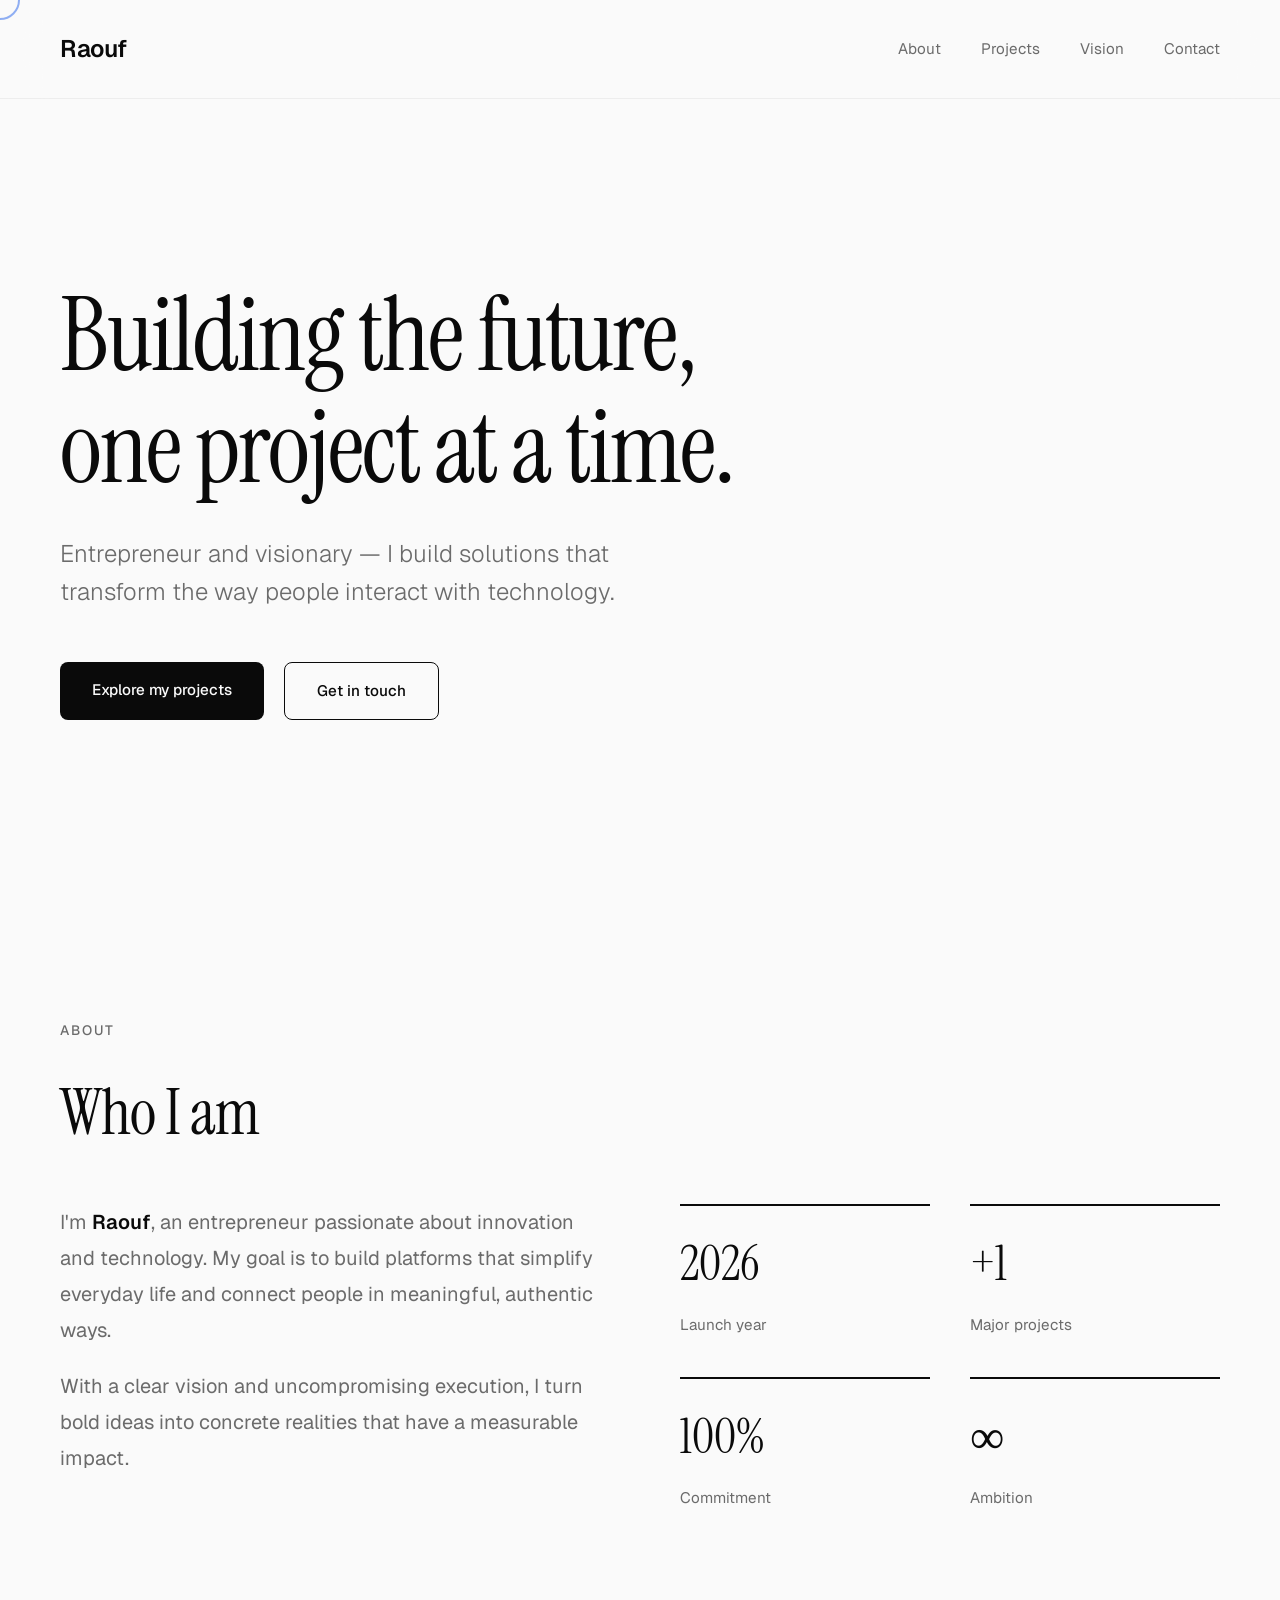
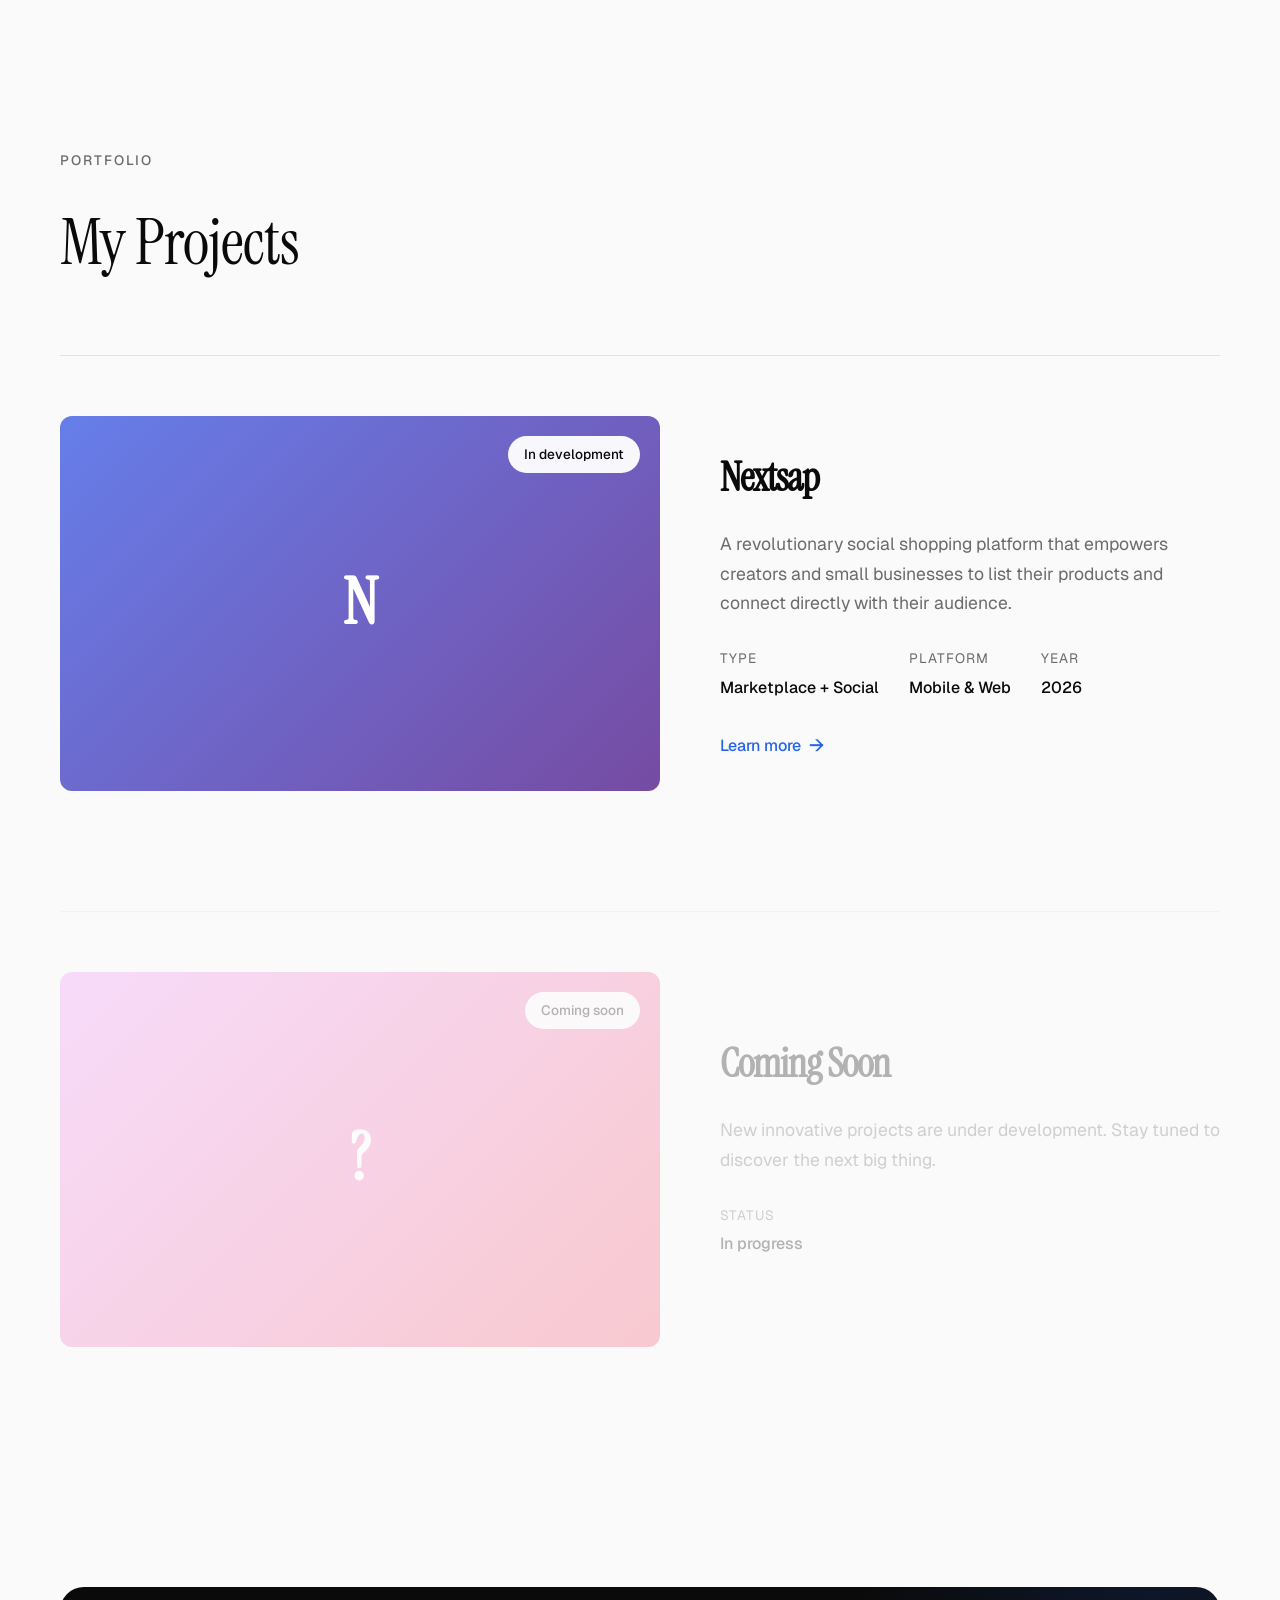
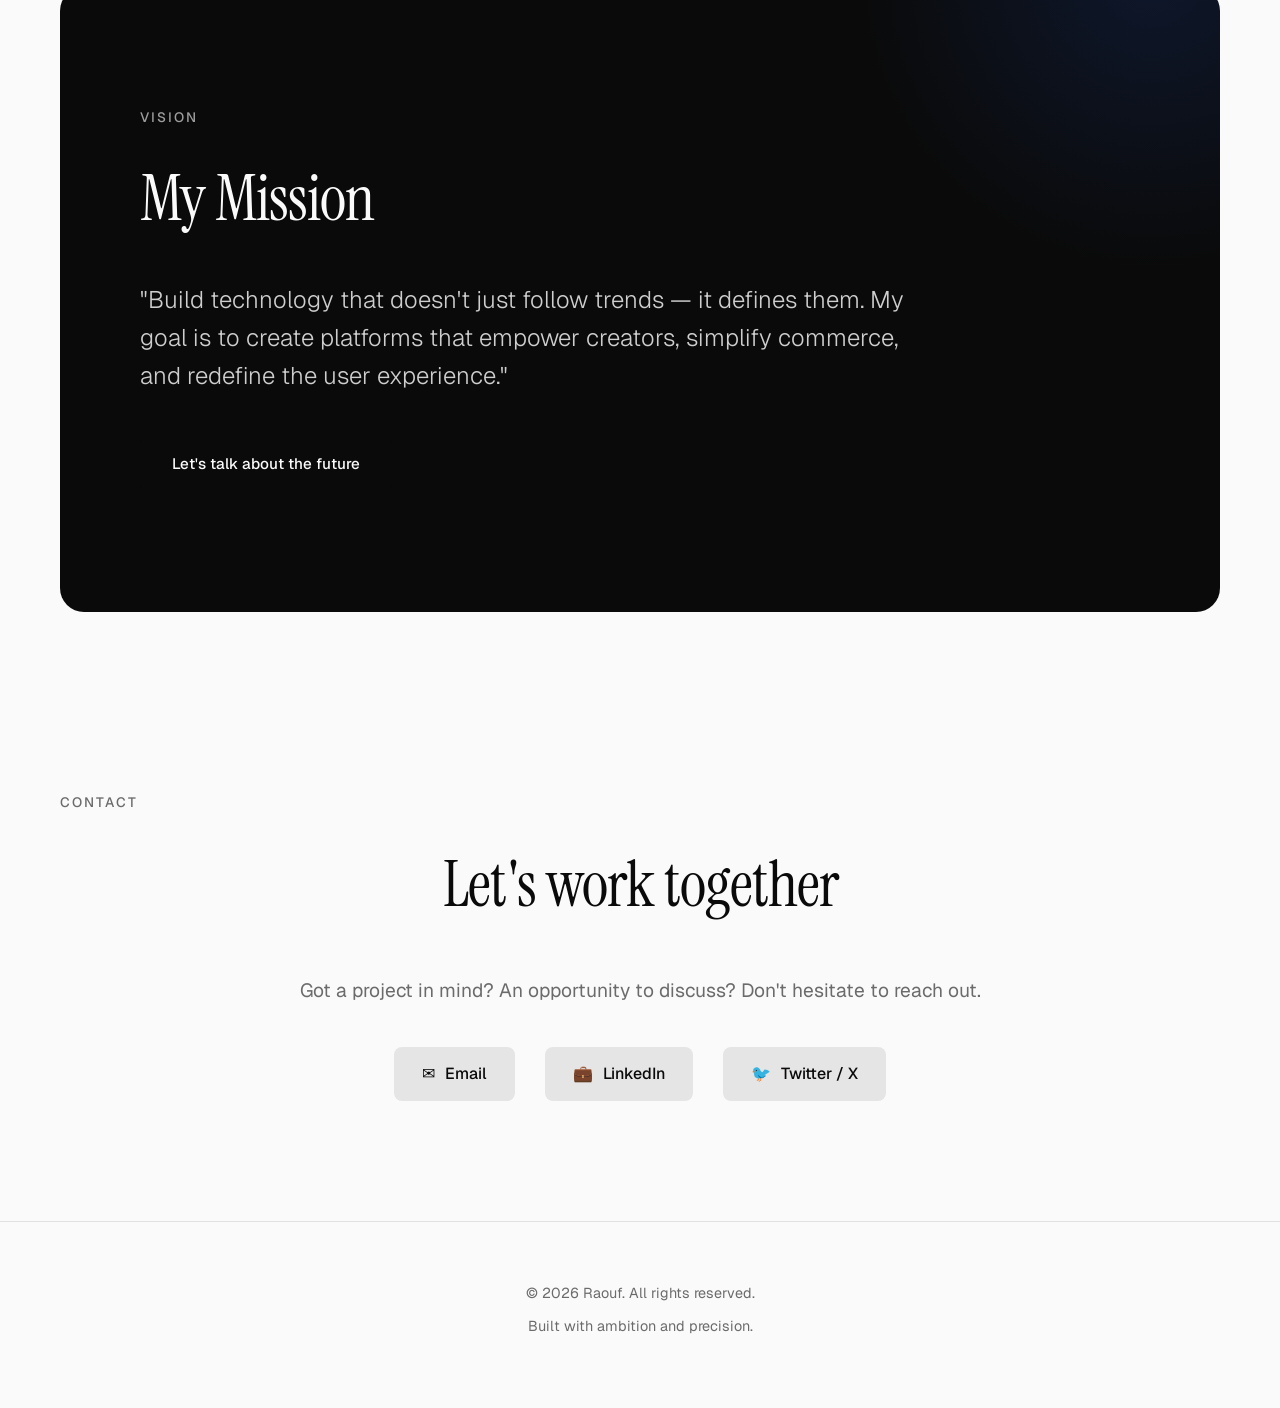
==== index.html @ 1a3a464a "Add files via upload" ====
<!DOCTYPE html>
<html lang="en">
<head>
    <meta charset="UTF-8">
    <meta name="viewport" content="width=device-width, initial-scale=1.0">
    <title>Raouf — Entrepreneur & Visionary</title>
    <link rel="preconnect" href="https://fonts.googleapis.com">
    <link rel="preconnect" href="https://fonts.gstatic.com" crossorigin>
    <link href="https://fonts.googleapis.com/css2?family=Instrument+Serif:ital@0;1&family=Geist:wght@300;400;500;600&display=swap" rel="stylesheet">
    <link rel="stylesheet" href="style.css">
</head>
<body>

    <div class="scroll-progress" id="scrollProgress"></div>

    <!-- Navigation -->
    <nav id="navbar">
        <div class="logo">Raouf</div>
        <ul class="nav-links">
            <li><a href="#about">About</a></li>
            <li><a href="#projects">Projects</a></li>
            <li><a href="#vision">Vision</a></li>
            <li><a href="#contact">Contact</a></li>
        </ul>
    </nav>

    <!-- Hero Section -->
    <section class="hero">
        <div class="hero-content">
            <h1 class="hero-title">Building the future,<br>one project at a time.</h1>
            <p class="hero-subtitle">
                Entrepreneur and visionary — I build solutions that transform
                the way people interact with technology.
            </p>
            <div class="hero-cta">
                <a href="#projects" class="btn btn-primary">Explore my projects</a>
                <a href="#contact" class="btn btn-secondary">Get in touch</a>
            </div>
        </div>
    </section>

    <!-- About Section -->
    <section id="about" class="fade-in">
        <div class="section-label">About</div>
        <h2 class="section-title">Who I am</h2>
        <div class="about-content">
            <div class="about-text">
                <p>
                    I'm <strong>Raouf</strong>, an entrepreneur passionate about innovation and technology.
                    My goal is to build platforms that simplify everyday life
                    and connect people in meaningful, authentic ways.
                </p>
                <p style="margin-top: 20px;">
                    With a clear vision and uncompromising execution, I turn
                    bold ideas into concrete realities that have a measurable impact.
                </p>
            </div>
            <div class="about-stats">
                <div class="stat">
                    <div class="stat-number">2026</div>
                    <div class="stat-label">Launch year</div>
                </div>
                <div class="stat">
                    <div class="stat-number">+1</div>
                    <div class="stat-label">Major projects</div>
                </div>
                <div class="stat">
                    <div class="stat-number">100%</div>
                    <div class="stat-label">Commitment</div>
                </div>
                <div class="stat">
                    <div class="stat-number">∞</div>
                    <div class="stat-label">Ambition</div>
                </div>
            </div>
        </div>
    </section>

    <!-- Projects Section -->
    <section id="projects" class="fade-in">
        <div class="section-label">Portfolio</div>
        <h2 class="section-title">My Projects</h2>
        <div class="projects-grid">

            <!-- Project 1: Nextsap -->
            <div class="project-card">
                <div class="project-image">
                    <div style="width:100%;height:100%;background:linear-gradient(135deg,#667eea 0%,#764ba2 100%);display:flex;align-items:center;justify-content:center;">
                        <div style="font-family:'Instrument Serif',serif;font-size:4rem;color:white;font-weight:600;">N</div>
                    </div>
                    <div class="project-badge">In development</div>
                </div>
                <div class="project-info">
                    <h3>Nextsap</h3>
                    <p>
                        A revolutionary social shopping platform that empowers
                        creators and small businesses to list their products and
                        connect directly with their audience.
                    </p>
                    <div class="project-meta">
                        <div class="meta-item">
                            <div class="meta-label">Type</div>
                            <div class="meta-value">Marketplace + Social</div>
                        </div>
                        <div class="meta-item">
                            <div class="meta-label">Platform</div>
                            <div class="meta-value">Mobile & Web</div>
                        </div>
                        <div class="meta-item">
                            <div class="meta-label">Year</div>
                            <div class="meta-value">2026</div>
                        </div>
                    </div>
                    <a href="#contact" class="project-link">Learn more</a>
                </div>
            </div>

            <!-- Placeholder for future projects -->
            <div class="project-card" style="opacity:0.3;">
                <div class="project-image">
                    <div style="width:100%;height:100%;background:linear-gradient(135deg,#f093fb 0%,#f5576c 100%);display:flex;align-items:center;justify-content:center;">
                        <div style="font-family:'Instrument Serif',serif;font-size:4rem;color:white;font-weight:600;">?</div>
                    </div>
                    <div class="project-badge">Coming soon</div>
                </div>
                <div class="project-info">
                    <h3>Coming Soon</h3>
                    <p>
                        New innovative projects are under development.
                        Stay tuned to discover the next big thing.
                    </p>
                    <div class="project-meta">
                        <div class="meta-item">
                            <div class="meta-label">Status</div>
                            <div class="meta-value">In progress</div>
                        </div>
                    </div>
                </div>
            </div>

        </div>
    </section>

    <!-- Vision Section -->
    <div class="vision fade-in">
        <div class="vision-content">
            <div class="section-label">Vision</div>
            <h2 class="section-title">My Mission</h2>
            <p class="vision-text">
                "Build technology that doesn't just follow trends — it defines them.
                My goal is to create platforms that empower creators, simplify commerce,
                and redefine the user experience."
            </p>
            <a href="#contact" class="btn btn-primary">Let's talk about the future</a>
        </div>
    </div>

    <!-- Contact Section -->
    <section id="contact" class="fade-in">
        <div class="section-label">Contact</div>
        <div class="contact-content">
            <h2 class="section-title">Let's work together</h2>
            <p class="contact-text">
                Got a project in mind? An opportunity to discuss?
                Don't hesitate to reach out.
            </p>
            <div class="contact-links">
                <a href="mailto:raouf@example.com" class="contact-link">
                    <span>✉</span>
                    <span>Email</span>
                </a>
                <a href="https://linkedin.com" class="contact-link" target="_blank">
                    <span>💼</span>
                    <span>LinkedIn</span>
                </a>
                <a href="https://twitter.com" class="contact-link" target="_blank">
                    <span>🐦</span>
                    <span>Twitter / X</span>
                </a>
            </div>
        </div>
    </section>

    <!-- Footer -->
    <footer>
        <p>&copy; 2026 Raouf. All rights reserved.</p>
        <p>Built with ambition and precision.</p>
    </footer>

    <script src="script.js"></script>
</body>
</html>
---- style.css ----
@import url('https://fonts.googleapis.com/css2?family=Instrument+Serif:ital@0;1&family=Geist:wght@300;400;500;600&display=swap');

:root {
    --black: #0a0a0a;
    --dark-gray: #1a1a1a;
    --gray: #6b6b6b;
    --light-gray: #e5e5e5;
    --white: #fafafa;
    --accent: #2563eb;
    --accent-light: rgba(37, 99, 235, 0.1);
}

* {
    margin: 0;
    padding: 0;
    box-sizing: border-box;
}

::selection {
    background: var(--accent);
    color: var(--white);
}

html {
    scroll-behavior: smooth;
}

body {
    font-family: 'Geist', -apple-system, sans-serif;
    background: var(--white);
    color: var(--black);
    line-height: 1.6;
    overflow-x: hidden;
    -webkit-font-smoothing: antialiased;
}

/* ──── Navigation ──── */
nav {
    position: fixed;
    top: 0;
    left: 0;
    right: 0;
    padding: 30px 60px;
    display: flex;
    justify-content: space-between;
    align-items: center;
    z-index: 1000;
    background: rgba(250, 250, 250, 0.8);
    backdrop-filter: blur(20px);
    border-bottom: 1px solid rgba(0, 0, 0, 0.05);
    transition: all 0.4s ease;
}

nav.scrolled {
    padding: 20px 60px;
    background: rgba(250, 250, 250, 0.95);
}

.logo {
    font-size: 1.5rem;
    font-weight: 600;
    color: var(--black);
    letter-spacing: -0.5px;
}

.nav-links {
    display: flex;
    gap: 40px;
    list-style: none;
}

.nav-links a {
    color: var(--gray);
    text-decoration: none;
    font-size: 0.95rem;
    font-weight: 400;
    transition: color 0.3s ease;
    position: relative;
}

.nav-links a::after {
    content: '';
    position: absolute;
    bottom: -4px;
    left: 0;
    width: 0;
    height: 1px;
    background: var(--black);
    transition: width 0.3s ease;
}

.nav-links a:hover {
    color: var(--black);
}

.nav-links a:hover::after {
    width: 100%;
}

/* ──── Hero ──── */
.hero {
    min-height: 100vh;
    display: flex;
    align-items: center;
    padding: 0 60px;
    position: relative;
    overflow: hidden;
}

.hero-content {
    max-width: 1400px;
    margin: 0 auto;
    width: 100%;
    padding-top: 100px;
}

.hero-title {
    font-family: 'Instrument Serif', serif;
    font-size: clamp(3rem, 8vw, 7rem);
    font-weight: 400;
    line-height: 1.1;
    margin-bottom: 30px;
    letter-spacing: -2px;
    opacity: 0;
    animation: fadeInUp 1.2s ease forwards;
}

@keyframes fadeInUp {
    from { opacity: 0; transform: translateY(30px); }
    to   { opacity: 1; transform: translateY(0); }
}

.hero-subtitle {
    font-size: clamp(1.2rem, 2vw, 1.5rem);
    color: var(--gray);
    max-width: 600px;
    margin-bottom: 50px;
    font-weight: 300;
    opacity: 0;
    animation: fadeInUp 1.2s ease 0.2s forwards;
}

.hero-cta {
    display: inline-flex;
    gap: 20px;
    opacity: 0;
    animation: fadeInUp 1.2s ease 0.4s forwards;
}

/* ──── Buttons ──── */
.btn {
    padding: 16px 32px;
    text-decoration: none;
    font-size: 0.95rem;
    font-weight: 500;
    border-radius: 8px;
    transition: all 0.3s ease;
    display: inline-block;
}

.btn-primary {
    background: var(--black);
    color: var(--white);
}

.btn-primary:hover {
    background: var(--dark-gray);
    transform: translateY(-2px);
    box-shadow: 0 10px 30px rgba(0, 0, 0, 0.15);
}

.btn-secondary {
    background: transparent;
    color: var(--black);
    border: 1px solid var(--black);
}

.btn-secondary:hover {
    background: var(--black);
    color: var(--white);
    transform: translateY(-2px);
}

/* ──── Sections ──── */
section {
    padding: 120px 60px;
    max-width: 1400px;
    margin: 0 auto;
}

.section-label {
    font-size: 0.85rem;
    text-transform: uppercase;
    letter-spacing: 2px;
    color: var(--gray);
    margin-bottom: 20px;
    font-weight: 500;
}

.section-title {
    font-family: 'Instrument Serif', serif;
    font-size: clamp(2.5rem, 5vw, 4rem);
    font-weight: 400;
    margin-bottom: 40px;
    letter-spacing: -1px;
}

/* ──── About ──── */
.about-content {
    display: grid;
    grid-template-columns: 1fr 1fr;
    gap: 80px;
    align-items: start;
}

.about-text {
    font-size: 1.25rem;
    line-height: 1.8;
    color: var(--gray);
}

.about-text strong {
    color: var(--black);
    font-weight: 600;
}

.about-stats {
    display: grid;
    grid-template-columns: repeat(2, 1fr);
    gap: 40px;
}

.stat {
    border-top: 2px solid var(--black);
    padding-top: 20px;
}

.stat-number {
    font-family: 'Instrument Serif', serif;
    font-size: 3rem;
    margin-bottom: 10px;
    color: var(--black);
}

.stat-label {
    color: var(--gray);
    font-size: 0.95rem;
}

/* ──── Projects ──── */
.projects-grid {
    display: grid;
    gap: 60px;
    margin-top: 60px;
}

.project-card {
    display: grid;
    grid-template-columns: 1.2fr 1fr;
    gap: 60px;
    padding: 60px 0;
    border-top: 1px solid rgba(0, 0, 0, 0.1);
    align-items: center;
    transition: all 0.4s ease;
}

.project-card:hover {
    transform: translateX(10px);
}

.project-image {
    aspect-ratio: 16/10;
    background: var(--light-gray);
    border-radius: 12px;
    overflow: hidden;
    position: relative;
}

.project-image img {
    width: 100%;
    height: 100%;
    object-fit: cover;
    transition: transform 0.6s ease;
}

.project-card:hover .project-image img {
    transform: scale(1.05);
}

.project-badge {
    position: absolute;
    top: 20px;
    right: 20px;
    background: rgba(255, 255, 255, 0.95);
    backdrop-filter: blur(10px);
    padding: 8px 16px;
    border-radius: 20px;
    font-size: 0.85rem;
    font-weight: 500;
}

.project-info h3 {
    font-family: 'Instrument Serif', serif;
    font-size: 2.5rem;
    margin-bottom: 20px;
    letter-spacing: -1px;
}

.project-info p {
    color: var(--gray);
    font-size: 1.1rem;
    line-height: 1.7;
    margin-bottom: 30px;
}

.project-meta {
    display: flex;
    gap: 30px;
    margin-bottom: 30px;
}

.meta-item {
    display: flex;
    flex-direction: column;
    gap: 5px;
}

.meta-label {
    font-size: 0.85rem;
    color: var(--gray);
    text-transform: uppercase;
    letter-spacing: 1px;
}

.meta-value {
    font-weight: 500;
    color: var(--black);
}

.project-link {
    color: var(--accent);
    text-decoration: none;
    font-weight: 500;
    display: inline-flex;
    align-items: center;
    gap: 8px;
    transition: gap 0.3s ease;
}

.project-link:hover {
    gap: 12px;
}

.project-link::after {
    content: '→';
    font-size: 1.2rem;
}

/* ──── Vision ──── */
.vision {
    background: var(--black);
    color: var(--white);
    border-radius: 24px;
    padding: 120px 80px;
    margin: 60px;
    position: relative;
    overflow: hidden;
}

.vision::before {
    content: '';
    position: absolute;
    top: -50%;
    right: -20%;
    width: 600px;
    height: 600px;
    background: radial-gradient(circle, rgba(37, 99, 235, 0.15) 0%, transparent 70%);
    pointer-events: none;
}

.vision-content {
    max-width: 800px;
    position: relative;
    z-index: 1;
}

.vision h2 {
    color: var(--white);
    margin-bottom: 30px;
}

.vision-text {
    font-size: 1.5rem;
    line-height: 1.6;
    color: rgba(255, 255, 255, 0.8);
    margin-bottom: 40px;
    font-weight: 300;
}

.vision .section-label {
    color: rgba(255, 255, 255, 0.6);
}

/* ──── Contact ──── */
.contact-content {
    text-align: center;
    max-width: 700px;
    margin: 0 auto;
}

.contact-text {
    font-size: 1.2rem;
    color: var(--gray);
    margin-bottom: 40px;
}

.contact-links {
    display: flex;
    justify-content: center;
    gap: 30px;
    flex-wrap: wrap;
}

.contact-link {
    display: flex;
    align-items: center;
    gap: 10px;
    padding: 14px 28px;
    background: var(--light-gray);
    border-radius: 8px;
    text-decoration: none;
    color: var(--black);
    font-weight: 500;
    transition: all 0.3s ease;
}

.contact-link:hover {
    background: var(--black);
    color: var(--white);
    transform: translateY(-2px);
}

/* ──── Footer ──── */
footer {
    padding: 60px;
    border-top: 1px solid rgba(0, 0, 0, 0.1);
    text-align: center;
    color: var(--gray);
    font-size: 0.9rem;
}

footer p {
    margin-bottom: 10px;
}

/* ──── Scroll Progress ──── */
.scroll-progress {
    position: fixed;
    top: 0;
    left: 0;
    height: 3px;
    background: var(--accent);
    z-index: 9999;
    transition: width 0.1s ease;
}

/* ──── Fade-in animation ──── */
.fade-in {
    opacity: 0;
    transform: translateY(30px);
    transition: all 0.8s ease;
}

.fade-in.visible {
    opacity: 1;
    transform: translateY(0);
}

/* ──── Custom cursor (desktop only) ──── */
@media (min-width: 1024px) {
    .cursor-dot {
        width: 8px;
        height: 8px;
        background: var(--accent);
        border-radius: 50%;
        position: fixed;
        pointer-events: none;
        z-index: 9999;
        transition: transform 0.15s ease;
    }

    .cursor-outline {
        width: 40px;
        height: 40px;
        border: 2px solid var(--accent);
        border-radius: 50%;
        position: fixed;
        pointer-events: none;
        z-index: 9998;
        transition: all 0.15s ease;
        opacity: 0.5;
    }
}

/* ──── Responsive ──── */
@media (max-width: 1024px) {
    nav, section {
        padding-left: 40px;
        padding-right: 40px;
    }

    .about-content {
        grid-template-columns: 1fr;
        gap: 60px;
    }

    .project-card {
        grid-template-columns: 1fr;
        gap: 40px;
    }

    .vision {
        margin: 40px 20px;
        padding: 80px 40px;
    }
}

@media (max-width: 768px) {
    nav {
        padding: 20px 30px;
    }

    .nav-links {
        gap: 20px;
    }

    .hero, section {
        padding-left: 30px;
        padding-right: 30px;
    }

    .hero-cta {
        flex-direction: column;
        gap: 15px;
    }

    .btn {
        text-align: center;
    }

    .about-stats {
        grid-template-columns: 1fr;
        gap: 30px;
    }

    .contact-links {
        flex-direction: column;
    }

    .vision {
        padding: 60px 30px;
    }
}
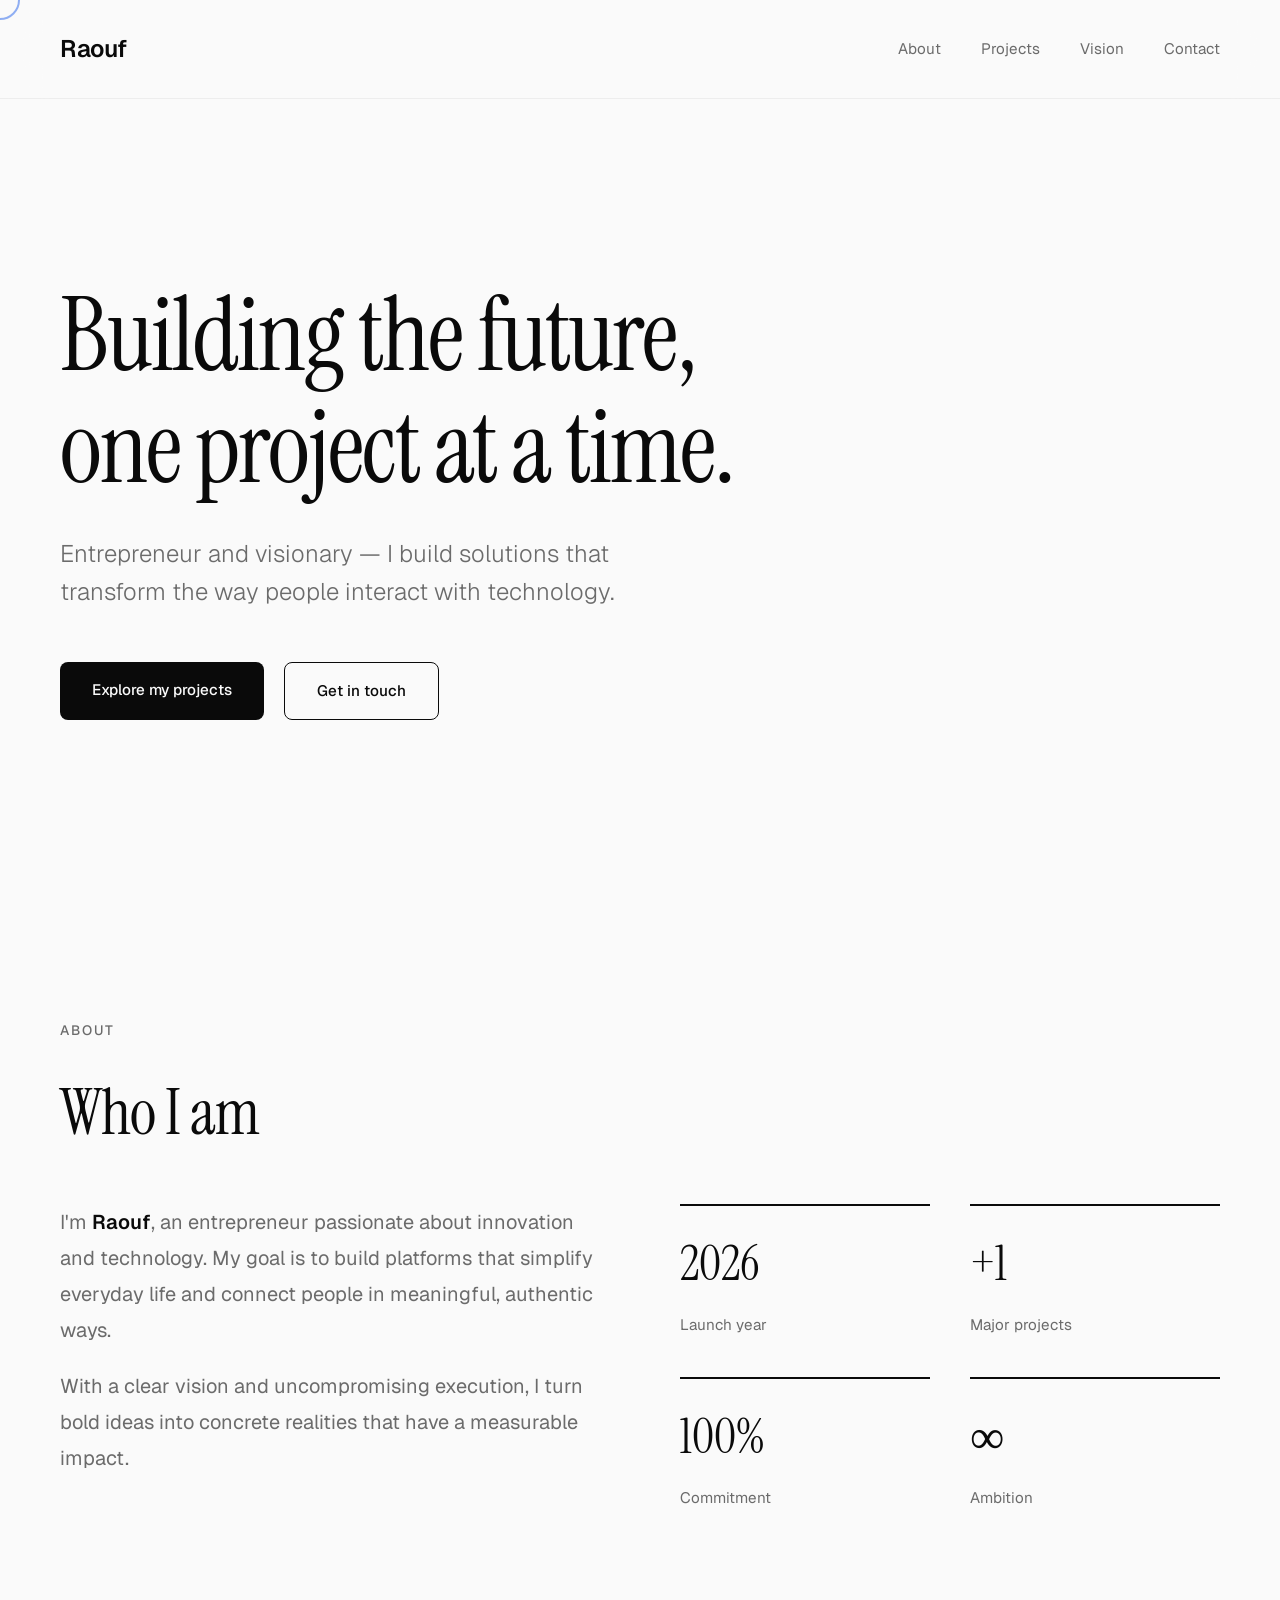
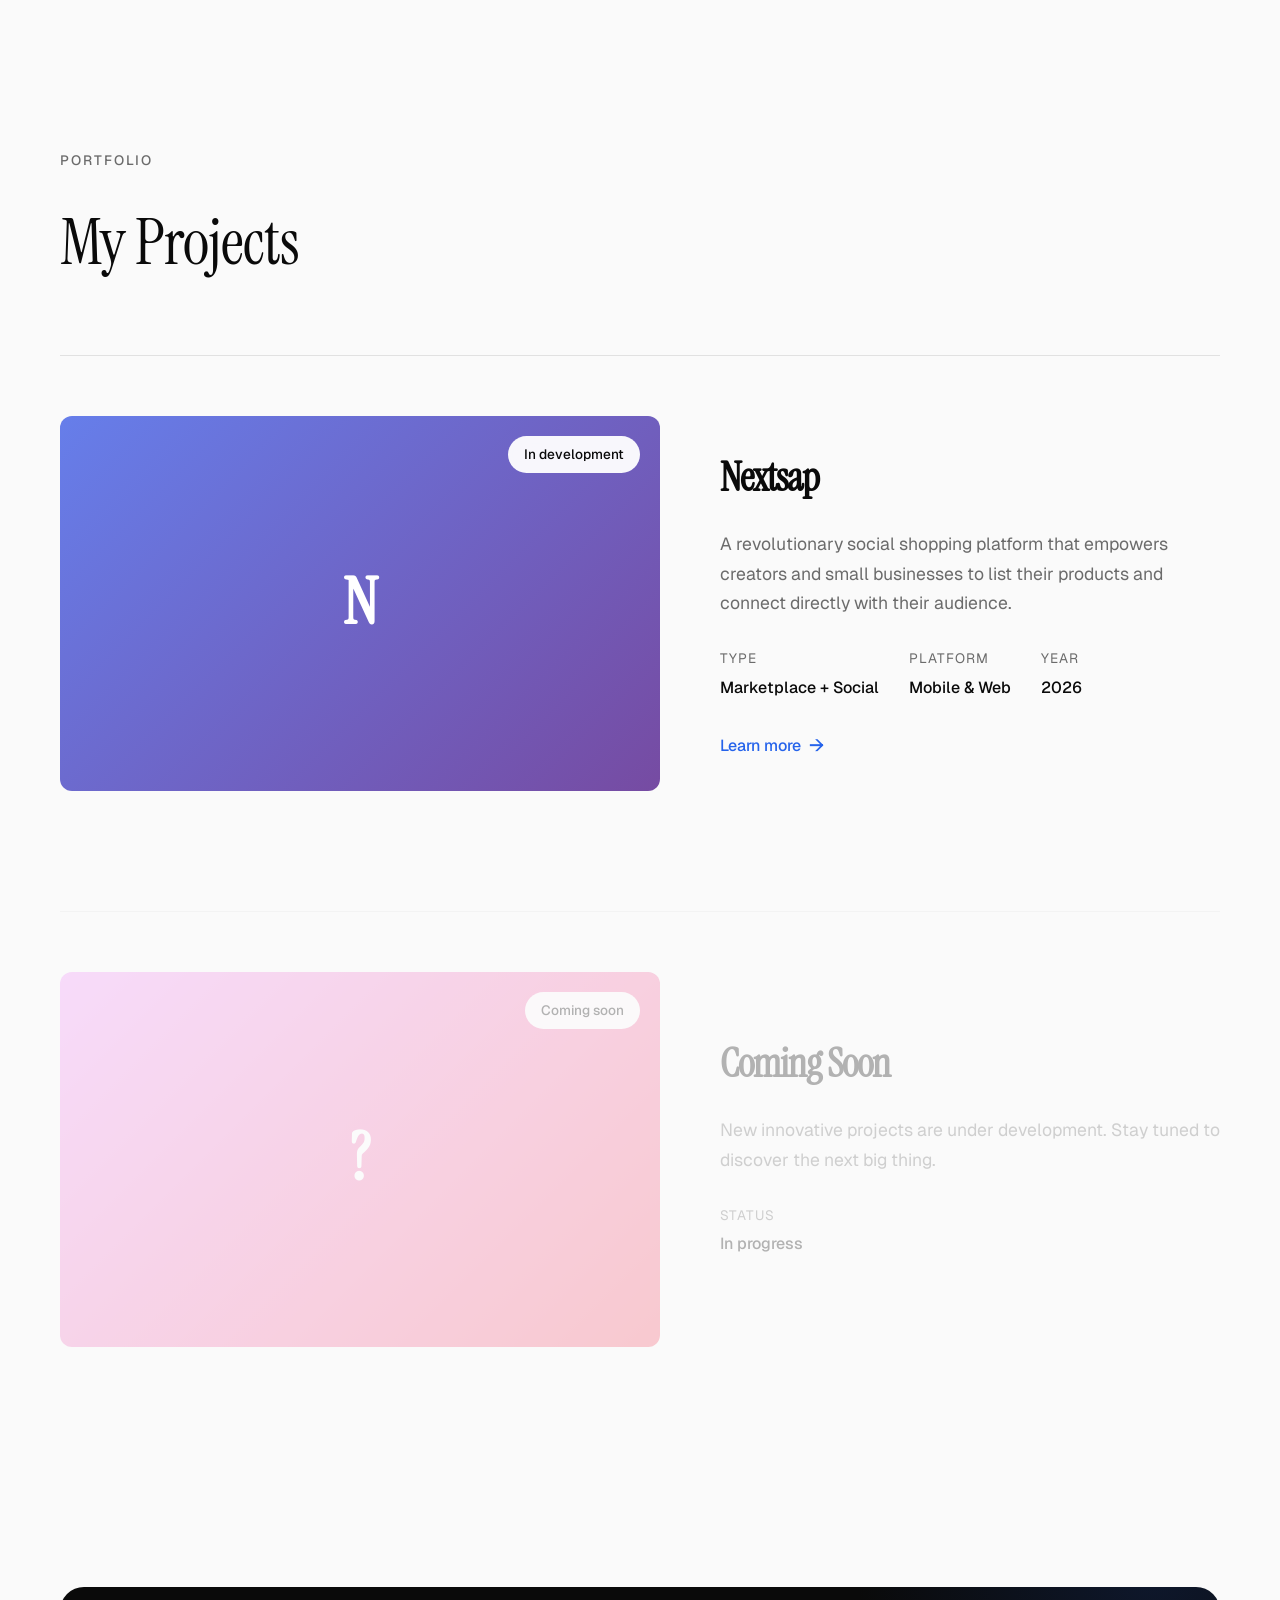
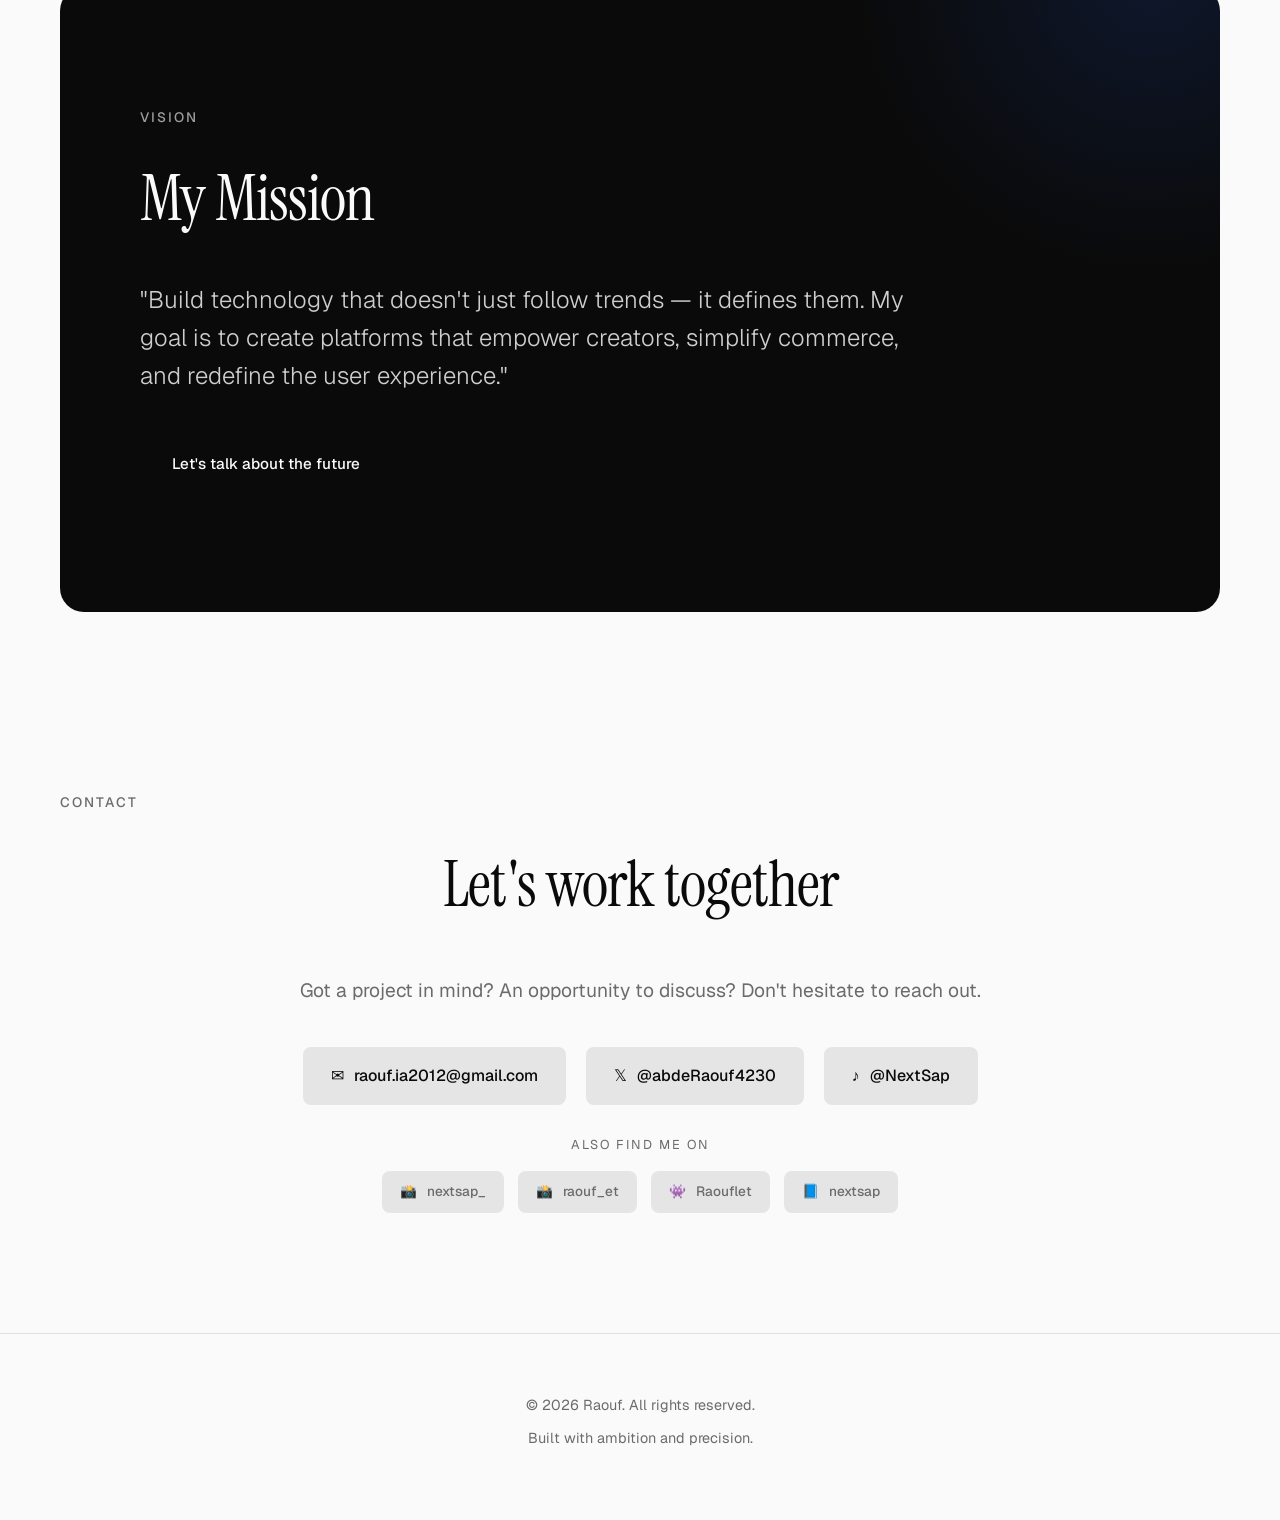
==== commit 07b53de9: "Add files via upload" ====
--- a/index.html
+++ b/index.html
@@ -164,20 +164,44 @@
                 Got a project in mind? An opportunity to discuss?
                 Don't hesitate to reach out.
             </p>
-            <div class="contact-links">
-                <a href="mailto:raouf@example.com" class="contact-link">
+
+            <!-- Primary contacts -->
+            <div class="contact-links contact-primary">
+                <a href="mailto:raouf.ia2012@gmail.com" class="contact-link contact-link--main">
                     <span>✉</span>
-                    <span>Email</span>
-                </a>
-                <a href="https://linkedin.com" class="contact-link" target="_blank">
-                    <span>💼</span>
-                    <span>LinkedIn</span>
-                </a>
-                <a href="https://twitter.com" class="contact-link" target="_blank">
-                    <span>🐦</span>
-                    <span>Twitter / X</span>
-                </a>
-            </div>
+                    <span>raouf.ia2012@gmail.com</span>
+                </a>
+                <a href="https://x.com/abdeRaouf4230" class="contact-link contact-link--main" target="_blank">
+                    <span>𝕏</span>
+                    <span>@abdeRaouf4230</span>
+                </a>
+                <a href="https://www.tiktok.com/@nextsap" class="contact-link contact-link--main" target="_blank">
+                    <span>♪</span>
+                    <span>@NextSap</span>
+                </a>
+            </div>
+
+            <!-- Secondary contacts -->
+            <div class="contact-secondary-label">Also find me on</div>
+            <div class="contact-links contact-secondary">
+                <a href="https://www.instagram.com/nextsap_" class="contact-link contact-link--small" target="_blank">
+                    <span>📸</span>
+                    <span>nextsap_</span>
+                </a>
+                <a href="https://www.instagram.com/raouf_et" class="contact-link contact-link--small" target="_blank">
+                    <span>📸</span>
+                    <span>raouf_et</span>
+                </a>
+                <a href="https://www.reddit.com/user/Raouflet" class="contact-link contact-link--small" target="_blank">
+                    <span>👾</span>
+                    <span>Raouflet</span>
+                </a>
+                <a href="https://www.facebook.com/nextsap" class="contact-link contact-link--small" target="_blank">
+                    <span>📘</span>
+                    <span>nextsap</span>
+                </a>
+            </div>
+
         </div>
     </section>
 
--- a/style.css
+++ b/style.css
@@ -404,7 +404,7 @@
 /* ──── Contact ──── */
 .contact-content {
     text-align: center;
-    max-width: 700px;
+    max-width: 800px;
     margin: 0 auto;
 }
 
@@ -417,21 +417,47 @@
 .contact-links {
     display: flex;
     justify-content: center;
-    gap: 30px;
+    gap: 20px;
     flex-wrap: wrap;
+}
+
+.contact-primary {
+    margin-bottom: 30px;
+}
+
+.contact-secondary-label {
+    font-size: 0.8rem;
+    text-transform: uppercase;
+    letter-spacing: 2px;
+    color: var(--gray);
+    margin-bottom: 16px;
+}
+
+.contact-secondary {
+    gap: 14px;
 }
 
 .contact-link {
     display: flex;
     align-items: center;
     gap: 10px;
-    padding: 14px 28px;
     background: var(--light-gray);
     border-radius: 8px;
     text-decoration: none;
     color: var(--black);
     font-weight: 500;
     transition: all 0.3s ease;
+}
+
+.contact-link--main {
+    padding: 16px 28px;
+    font-size: 1rem;
+}
+
+.contact-link--small {
+    padding: 10px 18px;
+    font-size: 0.85rem;
+    color: var(--gray);
 }
 
 .contact-link:hover {
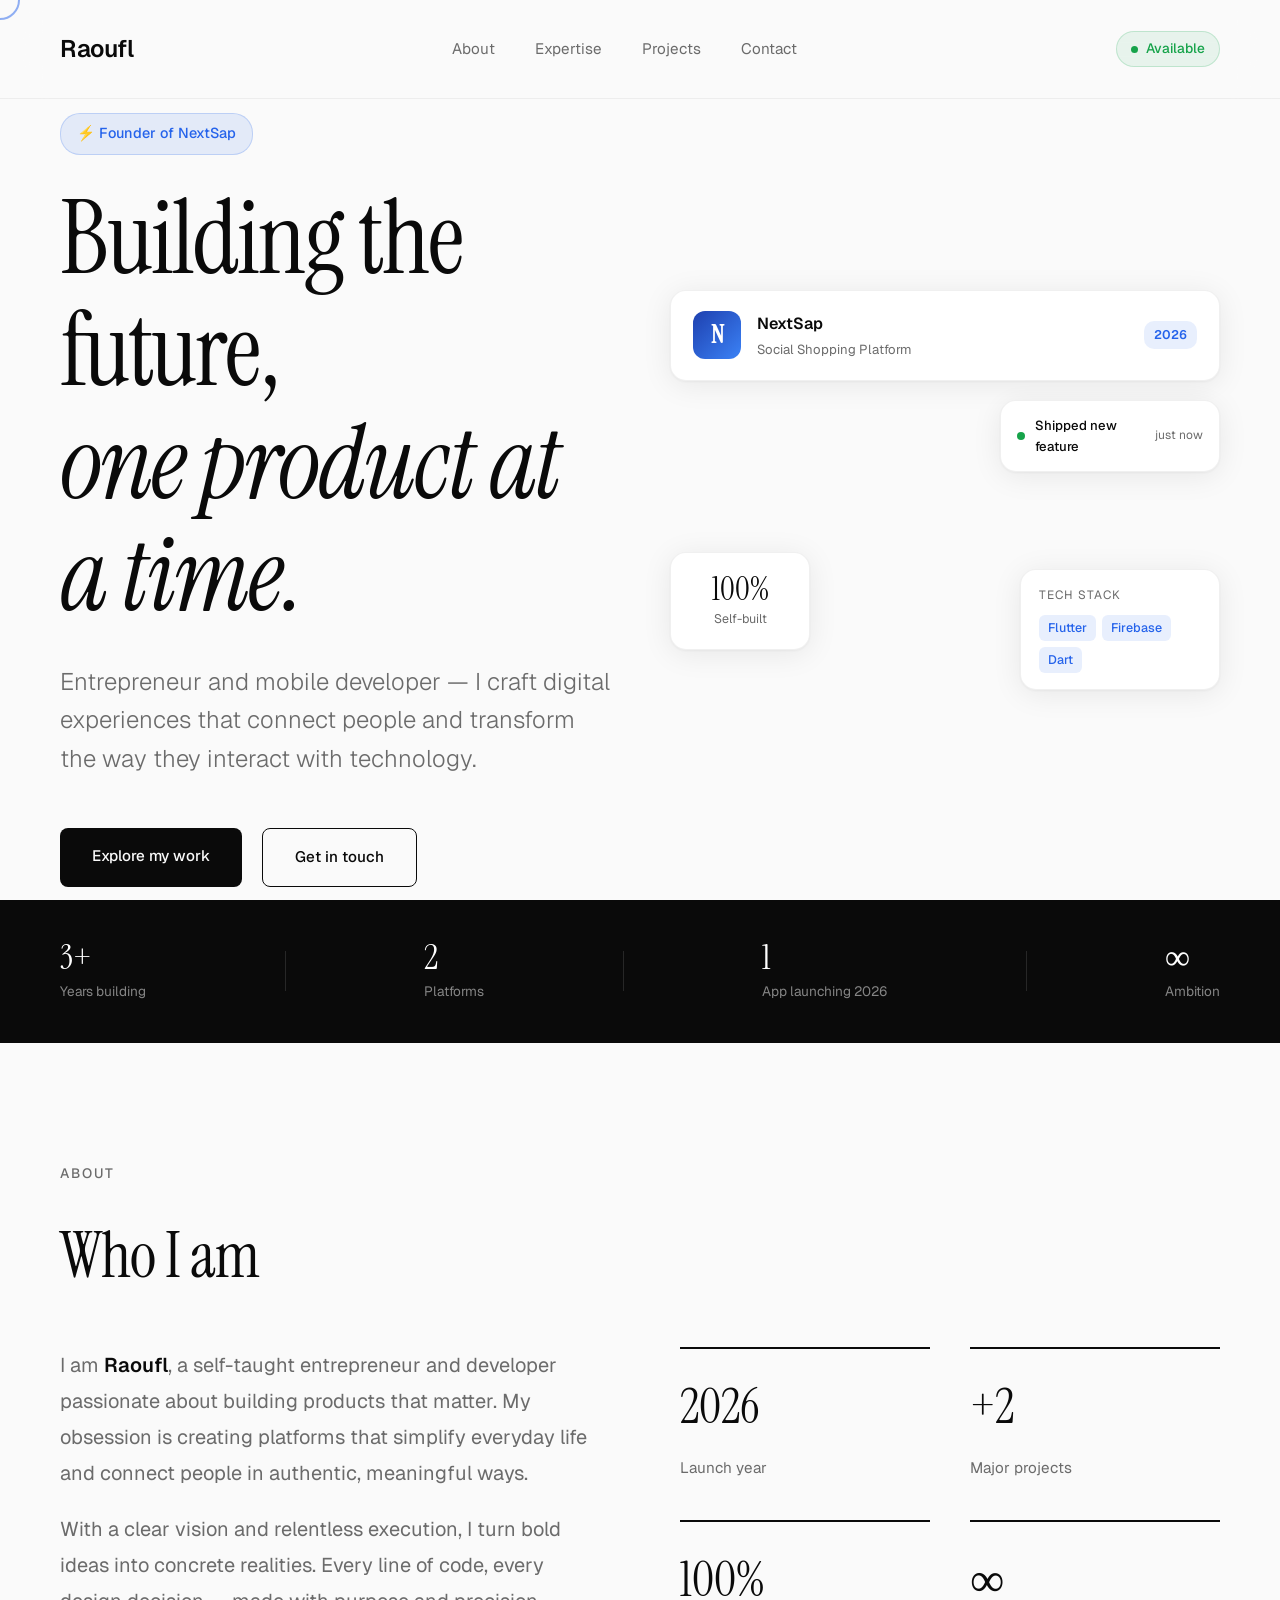
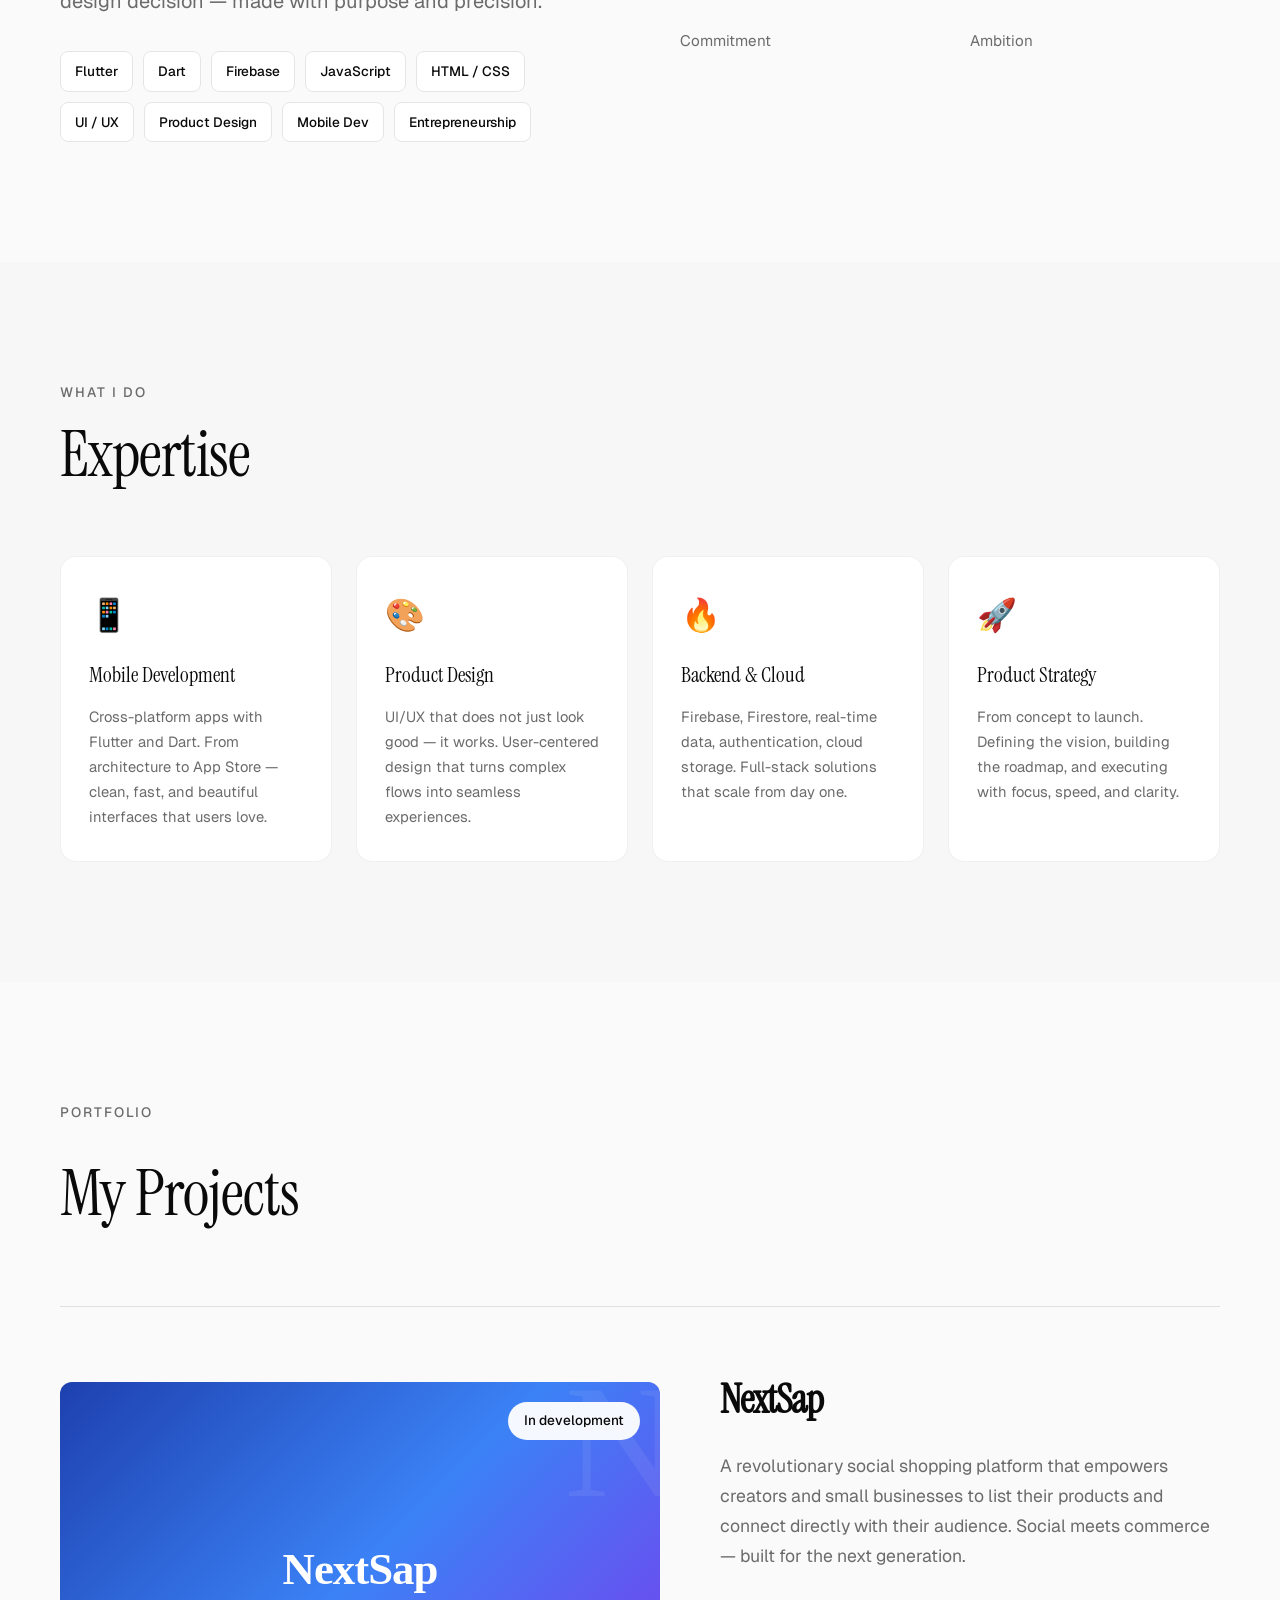
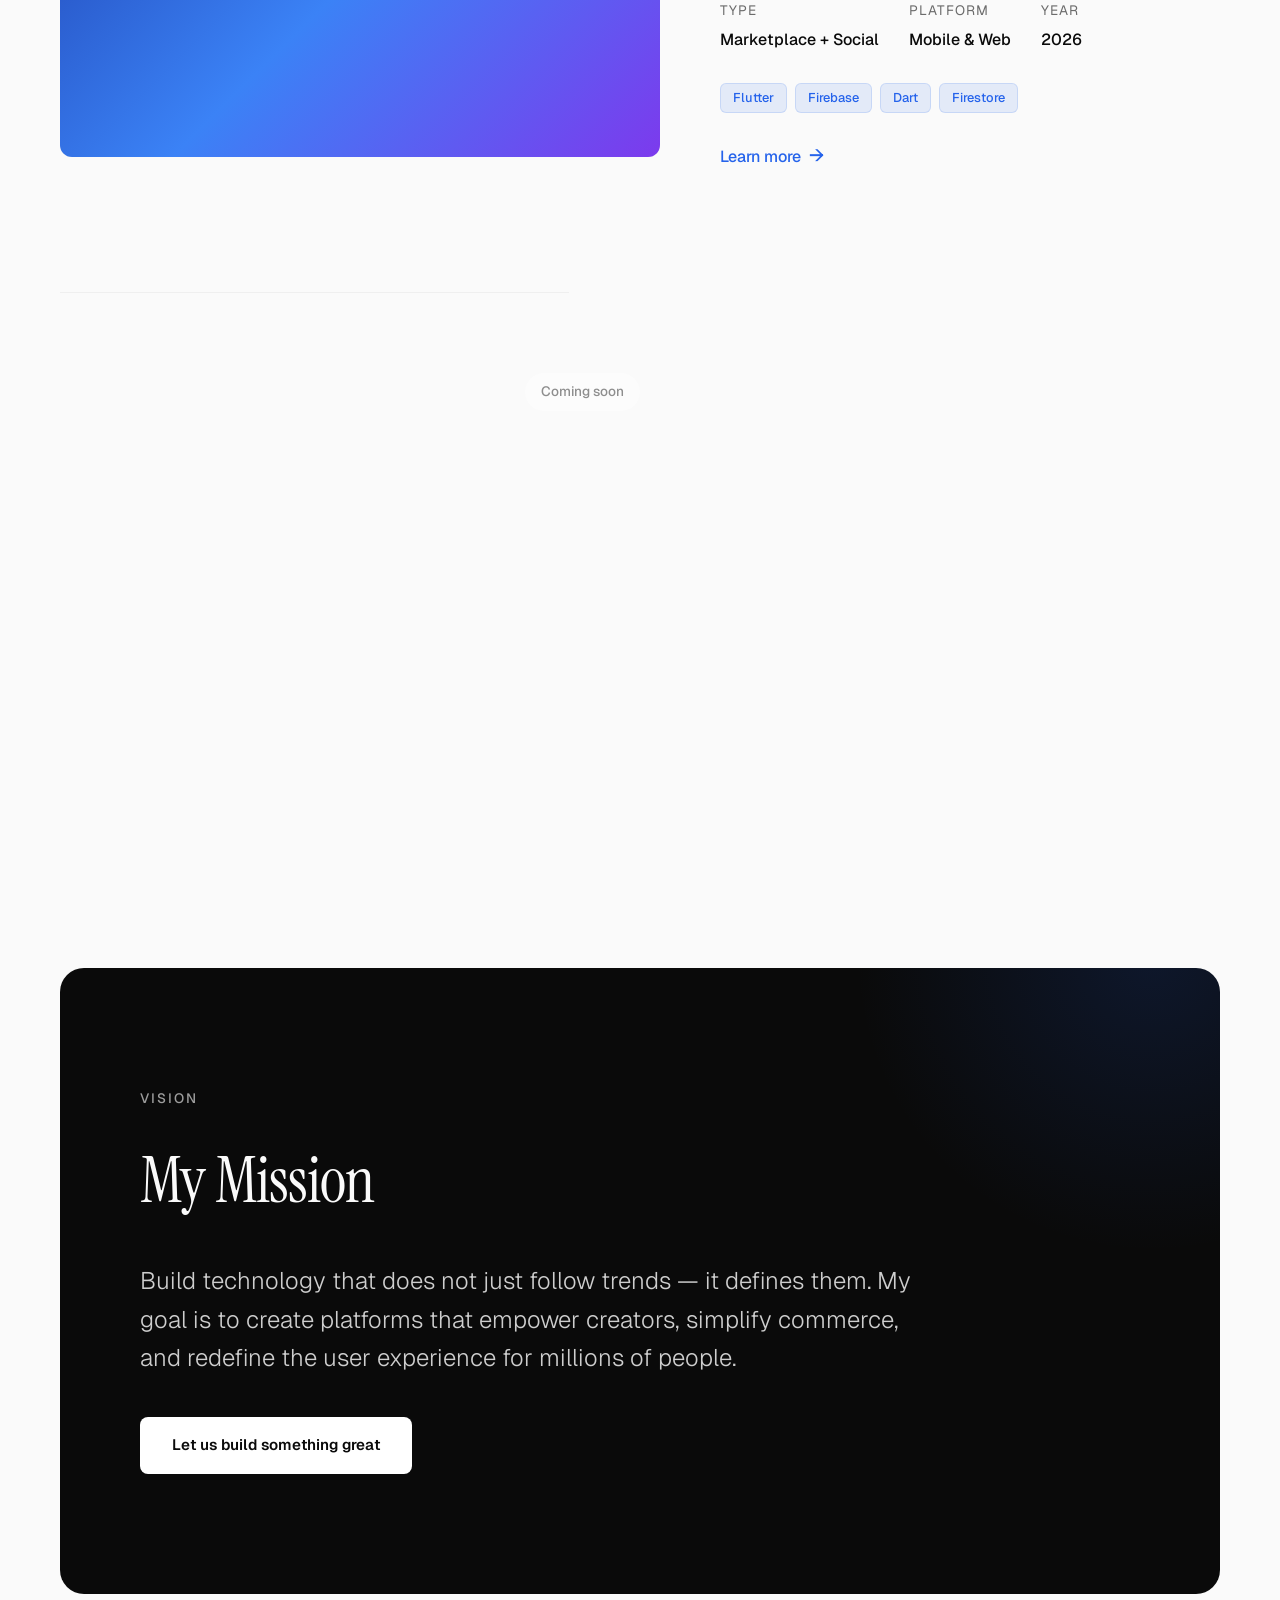
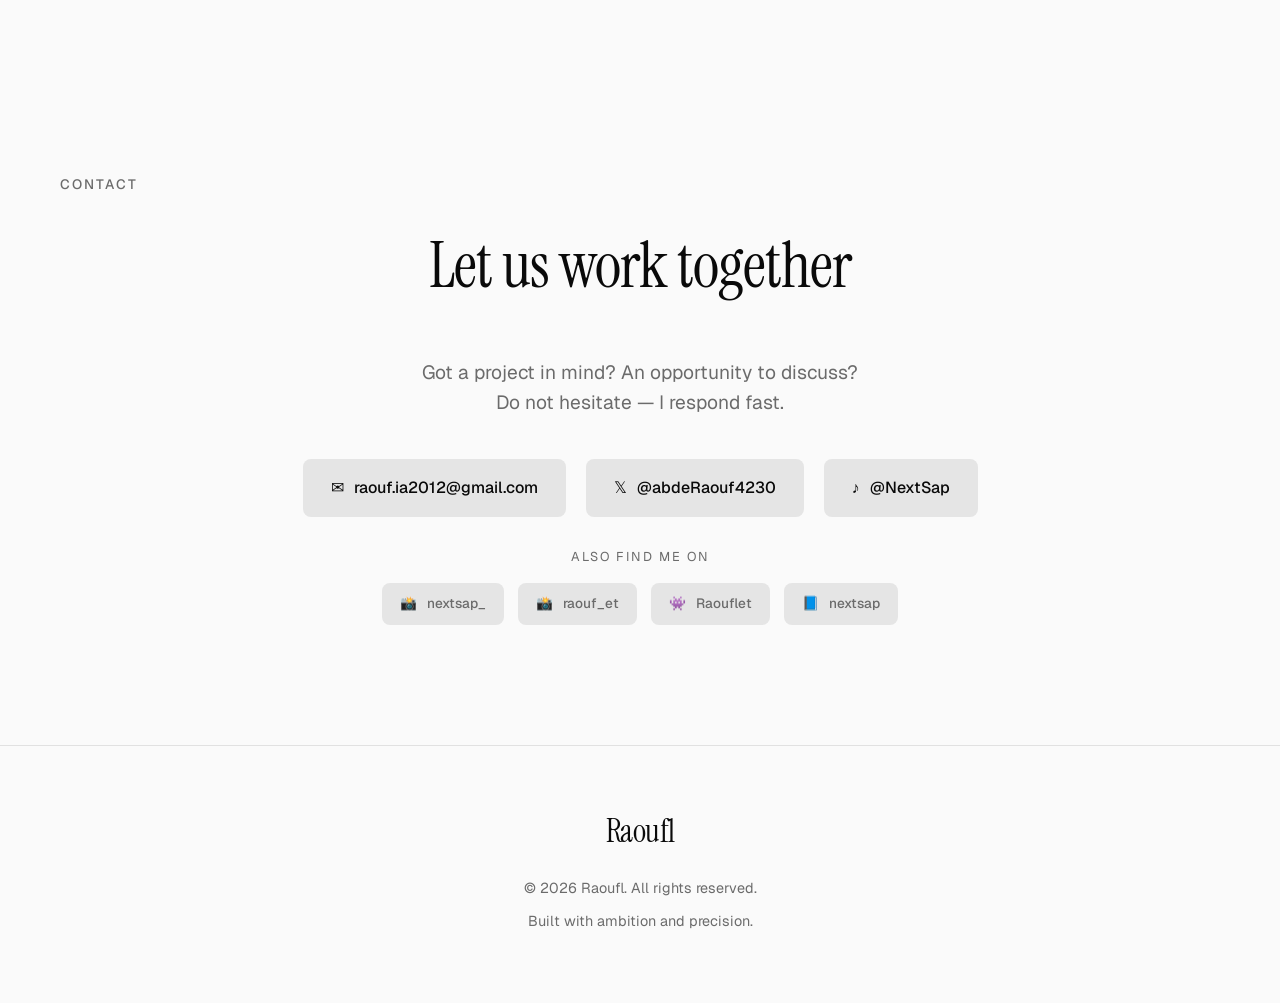
==== commit 23511a5c: "Add files via upload" ====
--- a/index.html
+++ b/index.html
@@ -1,216 +1,305 @@
-<!DOCTYPE html>
-<html lang="en">
-<head>
-    <meta charset="UTF-8">
-    <meta name="viewport" content="width=device-width, initial-scale=1.0">
-    <title>Raouf — Entrepreneur & Visionary</title>
-    <link rel="preconnect" href="https://fonts.googleapis.com">
-    <link rel="preconnect" href="https://fonts.gstatic.com" crossorigin>
-    <link href="https://fonts.googleapis.com/css2?family=Instrument+Serif:ital@0;1&family=Geist:wght@300;400;500;600&display=swap" rel="stylesheet">
-    <link rel="stylesheet" href="style.css">
-</head>
-<body>
-
-    <div class="scroll-progress" id="scrollProgress"></div>
-
-    <!-- Navigation -->
-    <nav id="navbar">
-        <div class="logo">Raouf</div>
-        <ul class="nav-links">
-            <li><a href="#about">About</a></li>
-            <li><a href="#projects">Projects</a></li>
-            <li><a href="#vision">Vision</a></li>
-            <li><a href="#contact">Contact</a></li>
-        </ul>
-    </nav>
-
-    <!-- Hero Section -->
-    <section class="hero">
-        <div class="hero-content">
-            <h1 class="hero-title">Building the future,<br>one project at a time.</h1>
-            <p class="hero-subtitle">
-                Entrepreneur and visionary — I build solutions that transform
-                the way people interact with technology.
-            </p>
-            <div class="hero-cta">
-                <a href="#projects" class="btn btn-primary">Explore my projects</a>
-                <a href="#contact" class="btn btn-secondary">Get in touch</a>
-            </div>
-        </div>
-    </section>
-
-    <!-- About Section -->
-    <section id="about" class="fade-in">
-        <div class="section-label">About</div>
-        <h2 class="section-title">Who I am</h2>
-        <div class="about-content">
-            <div class="about-text">
-                <p>
-                    I'm <strong>Raouf</strong>, an entrepreneur passionate about innovation and technology.
-                    My goal is to build platforms that simplify everyday life
-                    and connect people in meaningful, authentic ways.
-                </p>
-                <p style="margin-top: 20px;">
-                    With a clear vision and uncompromising execution, I turn
-                    bold ideas into concrete realities that have a measurable impact.
-                </p>
-            </div>
-            <div class="about-stats">
-                <div class="stat">
-                    <div class="stat-number">2026</div>
-                    <div class="stat-label">Launch year</div>
-                </div>
-                <div class="stat">
-                    <div class="stat-number">+1</div>
-                    <div class="stat-label">Major projects</div>
-                </div>
-                <div class="stat">
-                    <div class="stat-number">100%</div>
-                    <div class="stat-label">Commitment</div>
-                </div>
-                <div class="stat">
-                    <div class="stat-number">∞</div>
-                    <div class="stat-label">Ambition</div>
-                </div>
-            </div>
-        </div>
-    </section>
-
-    <!-- Projects Section -->
-    <section id="projects" class="fade-in">
-        <div class="section-label">Portfolio</div>
-        <h2 class="section-title">My Projects</h2>
-        <div class="projects-grid">
-
-            <!-- Project 1: Nextsap -->
-            <div class="project-card">
-                <div class="project-image">
-                    <div style="width:100%;height:100%;background:linear-gradient(135deg,#667eea 0%,#764ba2 100%);display:flex;align-items:center;justify-content:center;">
-                        <div style="font-family:'Instrument Serif',serif;font-size:4rem;color:white;font-weight:600;">N</div>
-                    </div>
-                    <div class="project-badge">In development</div>
-                </div>
-                <div class="project-info">
-                    <h3>Nextsap</h3>
-                    <p>
-                        A revolutionary social shopping platform that empowers
-                        creators and small businesses to list their products and
-                        connect directly with their audience.
-                    </p>
-                    <div class="project-meta">
-                        <div class="meta-item">
-                            <div class="meta-label">Type</div>
-                            <div class="meta-value">Marketplace + Social</div>
-                        </div>
-                        <div class="meta-item">
-                            <div class="meta-label">Platform</div>
-                            <div class="meta-value">Mobile & Web</div>
-                        </div>
-                        <div class="meta-item">
-                            <div class="meta-label">Year</div>
-                            <div class="meta-value">2026</div>
-                        </div>
-                    </div>
-                    <a href="#contact" class="project-link">Learn more</a>
-                </div>
-            </div>
-
-            <!-- Placeholder for future projects -->
-            <div class="project-card" style="opacity:0.3;">
-                <div class="project-image">
-                    <div style="width:100%;height:100%;background:linear-gradient(135deg,#f093fb 0%,#f5576c 100%);display:flex;align-items:center;justify-content:center;">
-                        <div style="font-family:'Instrument Serif',serif;font-size:4rem;color:white;font-weight:600;">?</div>
-                    </div>
-                    <div class="project-badge">Coming soon</div>
-                </div>
-                <div class="project-info">
-                    <h3>Coming Soon</h3>
-                    <p>
-                        New innovative projects are under development.
-                        Stay tuned to discover the next big thing.
-                    </p>
-                    <div class="project-meta">
-                        <div class="meta-item">
-                            <div class="meta-label">Status</div>
-                            <div class="meta-value">In progress</div>
-                        </div>
-                    </div>
-                </div>
-            </div>
-
-        </div>
-    </section>
-
-    <!-- Vision Section -->
-    <div class="vision fade-in">
-        <div class="vision-content">
-            <div class="section-label">Vision</div>
-            <h2 class="section-title">My Mission</h2>
-            <p class="vision-text">
-                "Build technology that doesn't just follow trends — it defines them.
-                My goal is to create platforms that empower creators, simplify commerce,
-                and redefine the user experience."
-            </p>
-            <a href="#contact" class="btn btn-primary">Let's talk about the future</a>
-        </div>
-    </div>
-
-    <!-- Contact Section -->
-    <section id="contact" class="fade-in">
-        <div class="section-label">Contact</div>
-        <div class="contact-content">
-            <h2 class="section-title">Let's work together</h2>
-            <p class="contact-text">
-                Got a project in mind? An opportunity to discuss?
-                Don't hesitate to reach out.
-            </p>
-
-            <!-- Primary contacts -->
-            <div class="contact-links contact-primary">
-                <a href="mailto:raouf.ia2012@gmail.com" class="contact-link contact-link--main">
-                    <span>✉</span>
-                    <span>raouf.ia2012@gmail.com</span>
-                </a>
-                <a href="https://x.com/abdeRaouf4230" class="contact-link contact-link--main" target="_blank">
-                    <span>𝕏</span>
-                    <span>@abdeRaouf4230</span>
-                </a>
-                <a href="https://www.tiktok.com/@nextsap" class="contact-link contact-link--main" target="_blank">
-                    <span>♪</span>
-                    <span>@NextSap</span>
-                </a>
-            </div>
-
-            <!-- Secondary contacts -->
-            <div class="contact-secondary-label">Also find me on</div>
-            <div class="contact-links contact-secondary">
-                <a href="https://www.instagram.com/nextsap_" class="contact-link contact-link--small" target="_blank">
-                    <span>📸</span>
-                    <span>nextsap_</span>
-                </a>
-                <a href="https://www.instagram.com/raouf_et" class="contact-link contact-link--small" target="_blank">
-                    <span>📸</span>
-                    <span>raouf_et</span>
-                </a>
-                <a href="https://www.reddit.com/user/Raouflet" class="contact-link contact-link--small" target="_blank">
-                    <span>👾</span>
-                    <span>Raouflet</span>
-                </a>
-                <a href="https://www.facebook.com/nextsap" class="contact-link contact-link--small" target="_blank">
-                    <span>📘</span>
-                    <span>nextsap</span>
-                </a>
-            </div>
-
-        </div>
-    </section>
-
-    <!-- Footer -->
-    <footer>
-        <p>&copy; 2026 Raouf. All rights reserved.</p>
-        <p>Built with ambition and precision.</p>
-    </footer>
-
-    <script src="script.js"></script>
-</body>
-</html>+<!DOCTYPE html>
+<html lang="en">
+<head>
+    <meta charset="UTF-8">
+    <meta name="viewport" content="width=device-width, initial-scale=1.0">
+    <title>Raoufl — Builder &amp; Entrepreneur</title>
+    <link rel="preconnect" href="https://fonts.googleapis.com">
+    <link rel="preconnect" href="https://fonts.gstatic.com" crossorigin>
+    <link href="https://fonts.googleapis.com/css2?family=Instrument+Serif:ital@0;1&family=Geist:wght@300;400;500;600;700&display=swap" rel="stylesheet">
+    <link rel="stylesheet" href="style.css">
+</head>
+<body>
+
+    <div class="scroll-progress" id="scrollProgress"></div>
+
+    <!-- Navigation -->
+    <nav id="navbar">
+        <div class="logo">Raoufl</div>
+        <ul class="nav-links">
+            <li><a href="#about">About</a></li>
+            <li><a href="#expertise">Expertise</a></li>
+            <li><a href="#projects">Projects</a></li>
+            <li><a href="#contact">Contact</a></li>
+        </ul>
+        <div class="nav-available">
+            <span class="available-dot"></span>
+            Available
+        </div>
+    </nav>
+
+    <!-- Hero -->
+    <section class="hero">
+        <div class="hero-content">
+            <div class="hero-tag">&#9889; Founder of NextSap</div>
+            <h1 class="hero-title">Building the future,<br><em>one product at a time.</em></h1>
+            <p class="hero-subtitle">
+                Entrepreneur and mobile developer &mdash; I craft digital experiences
+                that connect people and transform the way they interact with technology.
+            </p>
+            <div class="hero-cta">
+                <a href="#projects" class="btn btn-primary">Explore my work</a>
+                <a href="#contact" class="btn btn-secondary">Get in touch</a>
+            </div>
+        </div>
+        <div class="hero-visual">
+            <div class="hero-card hero-card--main">
+                <div class="hcard-icon">N</div>
+                <div class="hcard-body">
+                    <div class="hcard-title">NextSap</div>
+                    <div class="hcard-sub">Social Shopping Platform</div>
+                </div>
+                <div class="hcard-badge">2026</div>
+            </div>
+            <div class="hero-card hero-card--stat">
+                <div class="hstat-number">100%</div>
+                <div class="hstat-label">Self-built</div>
+            </div>
+            <div class="hero-card hero-card--tech">
+                <div class="htech-label">Tech Stack</div>
+                <div class="htech-tags">
+                    <span>Flutter</span><span>Firebase</span><span>Dart</span>
+                </div>
+            </div>
+            <div class="hero-card hero-card--commit">
+                <div class="commit-dot"></div>
+                <div class="commit-text">Shipped new feature</div>
+                <div class="commit-time">just now</div>
+            </div>
+        </div>
+    </section>
+
+    <!-- Stats Bar -->
+    <div class="stats-bar fade-in">
+        <div class="stats-bar-inner">
+            <div class="stat-bar-item">
+                <span class="stat-bar-number">3+</span>
+                <span class="stat-bar-label">Years building</span>
+            </div>
+            <div class="stat-bar-divider"></div>
+            <div class="stat-bar-item">
+                <span class="stat-bar-number">2</span>
+                <span class="stat-bar-label">Platforms</span>
+            </div>
+            <div class="stat-bar-divider"></div>
+            <div class="stat-bar-item">
+                <span class="stat-bar-number">1</span>
+                <span class="stat-bar-label">App launching 2026</span>
+            </div>
+            <div class="stat-bar-divider"></div>
+            <div class="stat-bar-item">
+                <span class="stat-bar-number">&#8734;</span>
+                <span class="stat-bar-label">Ambition</span>
+            </div>
+        </div>
+    </div>
+
+    <!-- About -->
+    <section id="about" class="fade-in">
+        <div class="section-label">About</div>
+        <h2 class="section-title">Who I am</h2>
+        <div class="about-content">
+            <div class="about-text">
+                <p>
+                    I am <strong>Raoufl</strong>, a self-taught entrepreneur and developer
+                    passionate about building products that matter. My obsession is creating
+                    platforms that simplify everyday life and connect people in authentic,
+                    meaningful ways.
+                </p>
+                <p style="margin-top: 20px;">
+                    With a clear vision and relentless execution, I turn bold ideas
+                    into concrete realities. Every line of code, every design decision &mdash;
+                    made with purpose and precision.
+                </p>
+                <div class="skills-list">
+                    <span class="skill-tag">Flutter</span>
+                    <span class="skill-tag">Dart</span>
+                    <span class="skill-tag">Firebase</span>
+                    <span class="skill-tag">JavaScript</span>
+                    <span class="skill-tag">HTML / CSS</span>
+                    <span class="skill-tag">UI / UX</span>
+                    <span class="skill-tag">Product Design</span>
+                    <span class="skill-tag">Mobile Dev</span>
+                    <span class="skill-tag">Entrepreneurship</span>
+                </div>
+            </div>
+            <div class="about-stats">
+                <div class="stat">
+                    <div class="stat-number">2026</div>
+                    <div class="stat-label">Launch year</div>
+                </div>
+                <div class="stat">
+                    <div class="stat-number">+2</div>
+                    <div class="stat-label">Major projects</div>
+                </div>
+                <div class="stat">
+                    <div class="stat-number">100%</div>
+                    <div class="stat-label">Commitment</div>
+                </div>
+                <div class="stat">
+                    <div class="stat-number">&#8734;</div>
+                    <div class="stat-label">Ambition</div>
+                </div>
+            </div>
+        </div>
+    </section>
+
+    <!-- Expertise -->
+    <section id="expertise" class="fade-in expertise-section">
+        <div class="section-label">What I do</div>
+        <h2 class="section-title">Expertise</h2>
+        <div class="expertise-grid">
+            <div class="expertise-card">
+                <div class="expertise-icon">&#128241;</div>
+                <h3>Mobile Development</h3>
+                <p>Cross-platform apps with Flutter and Dart. From architecture to App Store &mdash; clean, fast, and beautiful interfaces that users love.</p>
+            </div>
+            <div class="expertise-card">
+                <div class="expertise-icon">&#127912;</div>
+                <h3>Product Design</h3>
+                <p>UI/UX that does not just look good &mdash; it works. User-centered design that turns complex flows into seamless experiences.</p>
+            </div>
+            <div class="expertise-card">
+                <div class="expertise-icon">&#128293;</div>
+                <h3>Backend &amp; Cloud</h3>
+                <p>Firebase, Firestore, real-time data, authentication, cloud storage. Full-stack solutions that scale from day one.</p>
+            </div>
+            <div class="expertise-card">
+                <div class="expertise-icon">&#128640;</div>
+                <h3>Product Strategy</h3>
+                <p>From concept to launch. Defining the vision, building the roadmap, and executing with focus, speed, and clarity.</p>
+            </div>
+        </div>
+    </section>
+
+    <!-- Projects -->
+    <section id="projects" class="fade-in">
+        <div class="section-label">Portfolio</div>
+        <h2 class="section-title">My Projects</h2>
+        <div class="projects-grid">
+
+            <div class="project-card">
+                <div class="project-image">
+                    <div style="width:100%;height:100%;background:linear-gradient(135deg,#1E40AF 0%,#3B82F6 50%,#7C3AED 100%);display:flex;align-items:center;justify-content:center;position:relative;overflow:hidden;">
+                        <div style="font-family:serif;font-size:10rem;color:rgba(255,255,255,0.07);position:absolute;top:-20px;right:-20px;line-height:1;">N</div>
+                        <div style="font-family:serif;font-size:2.8rem;color:white;font-weight:600;position:relative;z-index:1;letter-spacing:-1px;">NextSap</div>
+                    </div>
+                    <div class="project-badge">In development</div>
+                </div>
+                <div class="project-info">
+                    <h3>NextSap</h3>
+                    <p>
+                        A revolutionary social shopping platform that empowers creators
+                        and small businesses to list their products and connect directly
+                        with their audience. Social meets commerce &mdash; built for the next generation.
+                    </p>
+                    <div class="project-meta">
+                        <div class="meta-item">
+                            <div class="meta-label">Type</div>
+                            <div class="meta-value">Marketplace + Social</div>
+                        </div>
+                        <div class="meta-item">
+                            <div class="meta-label">Platform</div>
+                            <div class="meta-value">Mobile &amp; Web</div>
+                        </div>
+                        <div class="meta-item">
+                            <div class="meta-label">Year</div>
+                            <div class="meta-value">2026</div>
+                        </div>
+                    </div>
+                    <div class="project-tech-tags">
+                        <span>Flutter</span><span>Firebase</span><span>Dart</span><span>Firestore</span>
+                    </div>
+                    <a href="#contact" class="project-link">Learn more</a>
+                </div>
+            </div>
+
+            <div class="project-card project-card--upcoming">
+                <div class="project-image">
+                    <div style="width:100%;height:100%;background:linear-gradient(135deg,#0f172a 0%,#1e293b 100%);display:flex;align-items:center;justify-content:center;font-size:4rem;">&#128302;</div>
+                    <div class="project-badge">Coming soon</div>
+                </div>
+                <div class="project-info">
+                    <h3>Next Project</h3>
+                    <p>
+                        Something bold is in the works. New ideas, new technologies,
+                        new impact. Stay tuned &mdash; the best is yet to come.
+                    </p>
+                    <div class="project-meta">
+                        <div class="meta-item">
+                            <div class="meta-label">Status</div>
+                            <div class="meta-value">Ideation phase</div>
+                        </div>
+                        <div class="meta-item">
+                            <div class="meta-label">ETA</div>
+                            <div class="meta-value">TBA</div>
+                        </div>
+                    </div>
+                </div>
+            </div>
+
+        </div>
+    </section>
+
+    <!-- Vision -->
+    <div class="vision fade-in">
+        <div class="vision-content">
+            <div class="section-label">Vision</div>
+            <h2 class="section-title">My Mission</h2>
+            <p class="vision-text">
+                Build technology that does not just follow trends &mdash; it defines them.
+                My goal is to create platforms that empower creators, simplify commerce,
+                and redefine the user experience for millions of people.
+            </p>
+            <a href="#contact" class="btn btn-white">Let us build something great</a>
+        </div>
+    </div>
+
+    <!-- Contact -->
+    <section id="contact" class="fade-in">
+        <div class="section-label">Contact</div>
+        <div class="contact-content">
+            <h2 class="section-title">Let us work together</h2>
+            <p class="contact-text">
+                Got a project in mind? An opportunity to discuss?<br>
+                Do not hesitate &mdash; I respond fast.
+            </p>
+            <div class="contact-links contact-primary">
+                <a href="mailto:raouf.ia2012@gmail.com" class="contact-link contact-link--main">
+                    <span>&#9993;</span><span>raouf.ia2012@gmail.com</span>
+                </a>
+                <a href="https://x.com/abdeRaouf4230" class="contact-link contact-link--main" target="_blank">
+                    <span>&#120143;</span><span>@abdeRaouf4230</span>
+                </a>
+                <a href="https://www.tiktok.com/@nextsap" class="contact-link contact-link--main" target="_blank">
+                    <span>&#9834;</span><span>@NextSap</span>
+                </a>
+            </div>
+            <div class="contact-secondary-label">Also find me on</div>
+            <div class="contact-links contact-secondary">
+                <a href="https://www.instagram.com/nextsap_" class="contact-link contact-link--small" target="_blank">
+                    <span>&#128248;</span><span>nextsap_</span>
+                </a>
+                <a href="https://www.instagram.com/raouf_et" class="contact-link contact-link--small" target="_blank">
+                    <span>&#128248;</span><span>raouf_et</span>
+                </a>
+                <a href="https://www.reddit.com/user/Raouflet" class="contact-link contact-link--small" target="_blank">
+                    <span>&#128126;</span><span>Raouflet</span>
+                </a>
+                <a href="https://www.facebook.com/nextsap" class="contact-link contact-link--small" target="_blank">
+                    <span>&#128216;</span><span>nextsap</span>
+                </a>
+            </div>
+        </div>
+    </section>
+
+    <!-- Footer -->
+    <footer>
+        <div class="footer-logo">Raoufl</div>
+        <p>&copy; 2026 Raoufl. All rights reserved.</p>
+        <p>Built with ambition and precision.</p>
+    </footer>
+
+    <script src="script.js"></script>
+</body>
+</html>
--- a/style.css
+++ b/style.css
@@ -1,4 +1,4 @@
-@import url('https://fonts.googleapis.com/css2?family=Instrument+Serif:ital@0;1&family=Geist:wght@300;400;500;600&display=swap');
+@import url('https://fonts.googleapis.com/css2?family=Instrument+Serif:ital@0;1&family=Geist:wght@300;400;500;600;700&display=swap');
 
 :root {
     --black: #0a0a0a;
@@ -8,6 +8,33 @@
     --white: #fafafa;
     --accent: #2563eb;
     --accent-light: rgba(37, 99, 235, 0.1);
+}
+
+/* ──── Nav Available badge ──── */
+.nav-available {
+    display: flex;
+    align-items: center;
+    gap: 8px;
+    font-size: 0.85rem;
+    font-weight: 500;
+    color: #16a34a;
+    background: rgba(22, 163, 74, 0.08);
+    border: 1px solid rgba(22, 163, 74, 0.2);
+    padding: 6px 14px;
+    border-radius: 20px;
+}
+
+.available-dot {
+    width: 7px;
+    height: 7px;
+    border-radius: 50%;
+    background: #16a34a;
+    animation: pulse-green 2s infinite;
+}
+
+@keyframes pulse-green {
+    0%, 100% { box-shadow: 0 0 0 0 rgba(22, 163, 74, 0.4); }
+    50% { box-shadow: 0 0 0 5px rgba(22, 163, 74, 0); }
 }
 
 * {
@@ -97,21 +124,40 @@
     width: 100%;
 }
 
+/* ──── Hero Tag ──── */
+.hero-tag {
+    display: inline-flex;
+    align-items: center;
+    gap: 8px;
+    font-size: 0.9rem;
+    font-weight: 500;
+    color: var(--accent);
+    background: var(--accent-light);
+    border: 1px solid rgba(37, 99, 235, 0.2);
+    padding: 8px 16px;
+    border-radius: 20px;
+    margin-bottom: 28px;
+    opacity: 0;
+    animation: fadeInUp 1s ease 0.1s forwards;
+}
+
 /* ──── Hero ──── */
 .hero {
     min-height: 100vh;
-    display: flex;
+    display: grid;
+    grid-template-columns: 1fr 1fr;
+    gap: 60px;
     align-items: center;
     padding: 0 60px;
-    position: relative;
-    overflow: hidden;
-}
-
-.hero-content {
+    padding-top: 100px;
     max-width: 1400px;
     margin: 0 auto;
+    position: relative;
+    overflow: visible;
+}
+
+.hero-content {
     width: 100%;
-    padding-top: 100px;
 }
 
 .hero-title {
@@ -179,6 +225,349 @@
     background: var(--black);
     color: var(--white);
     transform: translateY(-2px);
+}
+
+/* ──── Hero Visual (floating cards) ──── */
+.hero-visual {
+    position: relative;
+    height: 420px;
+    opacity: 0;
+    animation: fadeInUp 1.2s ease 0.5s forwards;
+}
+
+.hero-card {
+    position: absolute;
+    background: white;
+    border-radius: 16px;
+    box-shadow: 0 4px 30px rgba(0,0,0,0.08), 0 1px 3px rgba(0,0,0,0.05);
+    border: 1px solid rgba(0,0,0,0.06);
+}
+
+.hero-card--main {
+    top: 0;
+    left: 0;
+    right: 0;
+    padding: 20px 22px;
+    display: flex;
+    align-items: center;
+    gap: 16px;
+}
+
+.hcard-icon {
+    width: 48px;
+    height: 48px;
+    border-radius: 12px;
+    background: linear-gradient(135deg, #1E40AF, #3B82F6);
+    color: white;
+    font-family: 'Instrument Serif', serif;
+    font-size: 1.5rem;
+    display: flex;
+    align-items: center;
+    justify-content: center;
+    font-weight: 600;
+    flex-shrink: 0;
+}
+
+.hcard-body { flex: 1; }
+
+.hcard-title {
+    font-weight: 600;
+    font-size: 1rem;
+    color: var(--black);
+}
+
+.hcard-sub {
+    font-size: 0.82rem;
+    color: var(--gray);
+    margin-top: 2px;
+}
+
+.hcard-badge {
+    font-size: 0.78rem;
+    font-weight: 600;
+    color: var(--accent);
+    background: var(--accent-light);
+    padding: 4px 10px;
+    border-radius: 10px;
+}
+
+.hero-card--stat {
+    bottom: 60px;
+    left: 0;
+    width: 140px;
+    padding: 20px;
+    text-align: center;
+    animation: float 4s ease-in-out infinite;
+}
+
+@keyframes float {
+    0%, 100% { transform: translateY(0); }
+    50% { transform: translateY(-8px); }
+}
+
+.hstat-number {
+    font-family: 'Instrument Serif', serif;
+    font-size: 2rem;
+    color: var(--black);
+    line-height: 1;
+    margin-bottom: 4px;
+}
+
+.hstat-label {
+    font-size: 0.78rem;
+    color: var(--gray);
+}
+
+.hero-card--tech {
+    bottom: 20px;
+    right: 0;
+    width: 200px;
+    padding: 16px 18px;
+    animation: float 4s ease-in-out 1s infinite;
+}
+
+.htech-label {
+    font-size: 0.75rem;
+    text-transform: uppercase;
+    letter-spacing: 1px;
+    color: var(--gray);
+    margin-bottom: 10px;
+}
+
+.htech-tags {
+    display: flex;
+    flex-wrap: wrap;
+    gap: 6px;
+}
+
+.htech-tags span {
+    font-size: 0.78rem;
+    font-weight: 500;
+    color: var(--accent);
+    background: var(--accent-light);
+    padding: 3px 9px;
+    border-radius: 6px;
+}
+
+.hero-card--commit {
+    top: 110px;
+    right: 0;
+    width: 220px;
+    padding: 14px 16px;
+    display: flex;
+    align-items: center;
+    gap: 10px;
+    animation: float 4s ease-in-out 2s infinite;
+}
+
+.commit-dot {
+    width: 8px;
+    height: 8px;
+    border-radius: 50%;
+    background: #16a34a;
+    flex-shrink: 0;
+    animation: pulse-green 2s infinite;
+}
+
+.commit-text {
+    font-size: 0.82rem;
+    font-weight: 500;
+    color: var(--black);
+    flex: 1;
+}
+
+.commit-time {
+    font-size: 0.75rem;
+    color: var(--gray);
+}
+
+/* ──── Stats Bar ──── */
+.stats-bar {
+    background: var(--black);
+    padding: 40px 60px;
+}
+
+.stats-bar-inner {
+    max-width: 1400px;
+    margin: 0 auto;
+    display: flex;
+    align-items: center;
+    justify-content: space-between;
+    flex-wrap: wrap;
+    gap: 30px;
+}
+
+.stat-bar-item {
+    display: flex;
+    flex-direction: column;
+    gap: 6px;
+}
+
+.stat-bar-number {
+    font-family: 'Instrument Serif', serif;
+    font-size: 2.2rem;
+    color: white;
+    line-height: 1;
+}
+
+.stat-bar-label {
+    font-size: 0.85rem;
+    color: rgba(255,255,255,0.5);
+    font-weight: 400;
+}
+
+.stat-bar-divider {
+    width: 1px;
+    height: 40px;
+    background: rgba(255,255,255,0.12);
+}
+
+/* ──── Skills ──── */
+.skills-list {
+    display: flex;
+    flex-wrap: wrap;
+    gap: 10px;
+    margin-top: 32px;
+}
+
+.skill-tag {
+    font-size: 0.85rem;
+    font-weight: 500;
+    color: var(--black);
+    background: white;
+    border: 1px solid var(--light-gray);
+    padding: 7px 14px;
+    border-radius: 8px;
+    transition: all 0.2s ease;
+}
+
+.skill-tag:hover {
+    background: var(--black);
+    color: white;
+    border-color: var(--black);
+}
+
+/* ──── Expertise ──── */
+.expertise-section {
+    background: #f7f7f7;
+    max-width: 100% !important;
+    padding-left: 0 !important;
+    padding-right: 0 !important;
+}
+
+.expertise-section > * {
+    max-width: 1400px;
+    margin-left: auto;
+    margin-right: auto;
+    padding-left: 60px;
+    padding-right: 60px;
+}
+
+.expertise-section .section-label,
+.expertise-section .section-title {
+    padding-left: 60px;
+    padding-right: 60px;
+    max-width: 1400px;
+    margin: 0 auto;
+}
+
+.expertise-section {
+    padding: 120px 0;
+}
+
+.expertise-grid {
+    max-width: 1400px;
+    margin: 0 auto;
+    padding: 0 60px;
+    display: grid;
+    grid-template-columns: repeat(4, 1fr);
+    gap: 24px;
+    margin-top: 50px;
+}
+
+.expertise-card {
+    background: white;
+    border-radius: 16px;
+    padding: 32px 28px;
+    border: 1px solid rgba(0,0,0,0.06);
+    transition: all 0.3s ease;
+}
+
+.expertise-card:hover {
+    transform: translateY(-6px);
+    box-shadow: 0 20px 50px rgba(0,0,0,0.08);
+    border-color: rgba(37, 99, 235, 0.2);
+}
+
+.expertise-icon {
+    font-size: 2rem;
+    margin-bottom: 18px;
+}
+
+.expertise-card h3 {
+    font-family: 'Instrument Serif', serif;
+    font-size: 1.3rem;
+    font-weight: 400;
+    margin-bottom: 12px;
+    color: var(--black);
+}
+
+.expertise-card p {
+    font-size: 0.92rem;
+    color: var(--gray);
+    line-height: 1.7;
+}
+
+/* ──── Project Tech Tags ──── */
+.project-tech-tags {
+    display: flex;
+    flex-wrap: wrap;
+    gap: 8px;
+    margin-bottom: 28px;
+}
+
+.project-tech-tags span {
+    font-size: 0.8rem;
+    font-weight: 500;
+    color: var(--accent);
+    background: var(--accent-light);
+    border: 1px solid rgba(37, 99, 235, 0.15);
+    padding: 4px 12px;
+    border-radius: 6px;
+}
+
+/* ──── Upcoming project card ──── */
+.project-card--upcoming {
+    opacity: 0.45;
+    pointer-events: none;
+}
+
+/* ──── Vision button white ──── */
+.btn-white {
+    background: white;
+    color: var(--black);
+    padding: 16px 32px;
+    text-decoration: none;
+    font-size: 0.95rem;
+    font-weight: 600;
+    border-radius: 8px;
+    transition: all 0.3s ease;
+    display: inline-block;
+}
+
+.btn-white:hover {
+    background: var(--light-gray);
+    transform: translateY(-2px);
+}
+
+/* ──── Footer Logo ──── */
+.footer-logo {
+    font-family: 'Instrument Serif', serif;
+    font-size: 2rem;
+    font-weight: 400;
+    color: var(--black);
+    margin-bottom: 20px;
+    letter-spacing: -0.5px;
 }
 
 /* ──── Sections ──── */
@@ -529,12 +918,28 @@
 }
 
 /* ──── Responsive ──── */
+@media (max-width: 1200px) {
+    .expertise-grid {
+        grid-template-columns: repeat(2, 1fr);
+    }
+}
+
 @media (max-width: 1024px) {
     nav, section {
         padding-left: 40px;
         padding-right: 40px;
     }
 
+    .hero {
+        grid-template-columns: 1fr;
+        padding-left: 40px;
+        padding-right: 40px;
+    }
+
+    .hero-visual {
+        display: none;
+    }
+
     .about-content {
         grid-template-columns: 1fr;
         gap: 60px;
@@ -549,41 +954,92 @@
         margin: 40px 20px;
         padding: 80px 40px;
     }
+
+    .stats-bar {
+        padding: 40px;
+    }
+
+    .expertise-grid {
+        padding: 0 40px;
+        grid-template-columns: repeat(2, 1fr);
+    }
+
+    .expertise-section .section-label,
+    .expertise-section .section-title {
+        padding-left: 40px;
+        padding-right: 40px;
+    }
 }
 
 @media (max-width: 768px) {
     nav {
-        padding: 20px 30px;
+        padding: 16px 20px;
     }
 
     .nav-links {
-        gap: 20px;
-    }
-
-    .hero, section {
-        padding-left: 30px;
-        padding-right: 30px;
+        display: none;
+    }
+
+    .hero {
+        grid-template-columns: 1fr;
+        padding: 0 24px;
+        padding-top: 100px;
+        min-height: auto;
+        padding-bottom: 60px;
     }
 
     .hero-cta {
         flex-direction: column;
-        gap: 15px;
+        gap: 12px;
     }
 
     .btn {
         text-align: center;
     }
 
+    .stats-bar {
+        padding: 30px 24px;
+    }
+
+    .stats-bar-inner {
+        flex-direction: column;
+        align-items: flex-start;
+        gap: 20px;
+    }
+
+    .stat-bar-divider {
+        width: 40px;
+        height: 1px;
+    }
+
     .about-stats {
-        grid-template-columns: 1fr;
+        grid-template-columns: 1fr 1fr;
         gap: 30px;
     }
 
     .contact-links {
         flex-direction: column;
+        align-items: center;
     }
 
     .vision {
-        padding: 60px 30px;
+        padding: 60px 24px;
+        margin: 30px 16px;
+    }
+
+    .expertise-grid {
+        grid-template-columns: 1fr;
+        padding: 0 24px;
+    }
+
+    .expertise-section .section-label,
+    .expertise-section .section-title {
+        padding-left: 24px;
+        padding-right: 24px;
+    }
+
+    section {
+        padding-left: 24px;
+        padding-right: 24px;
     }
 }
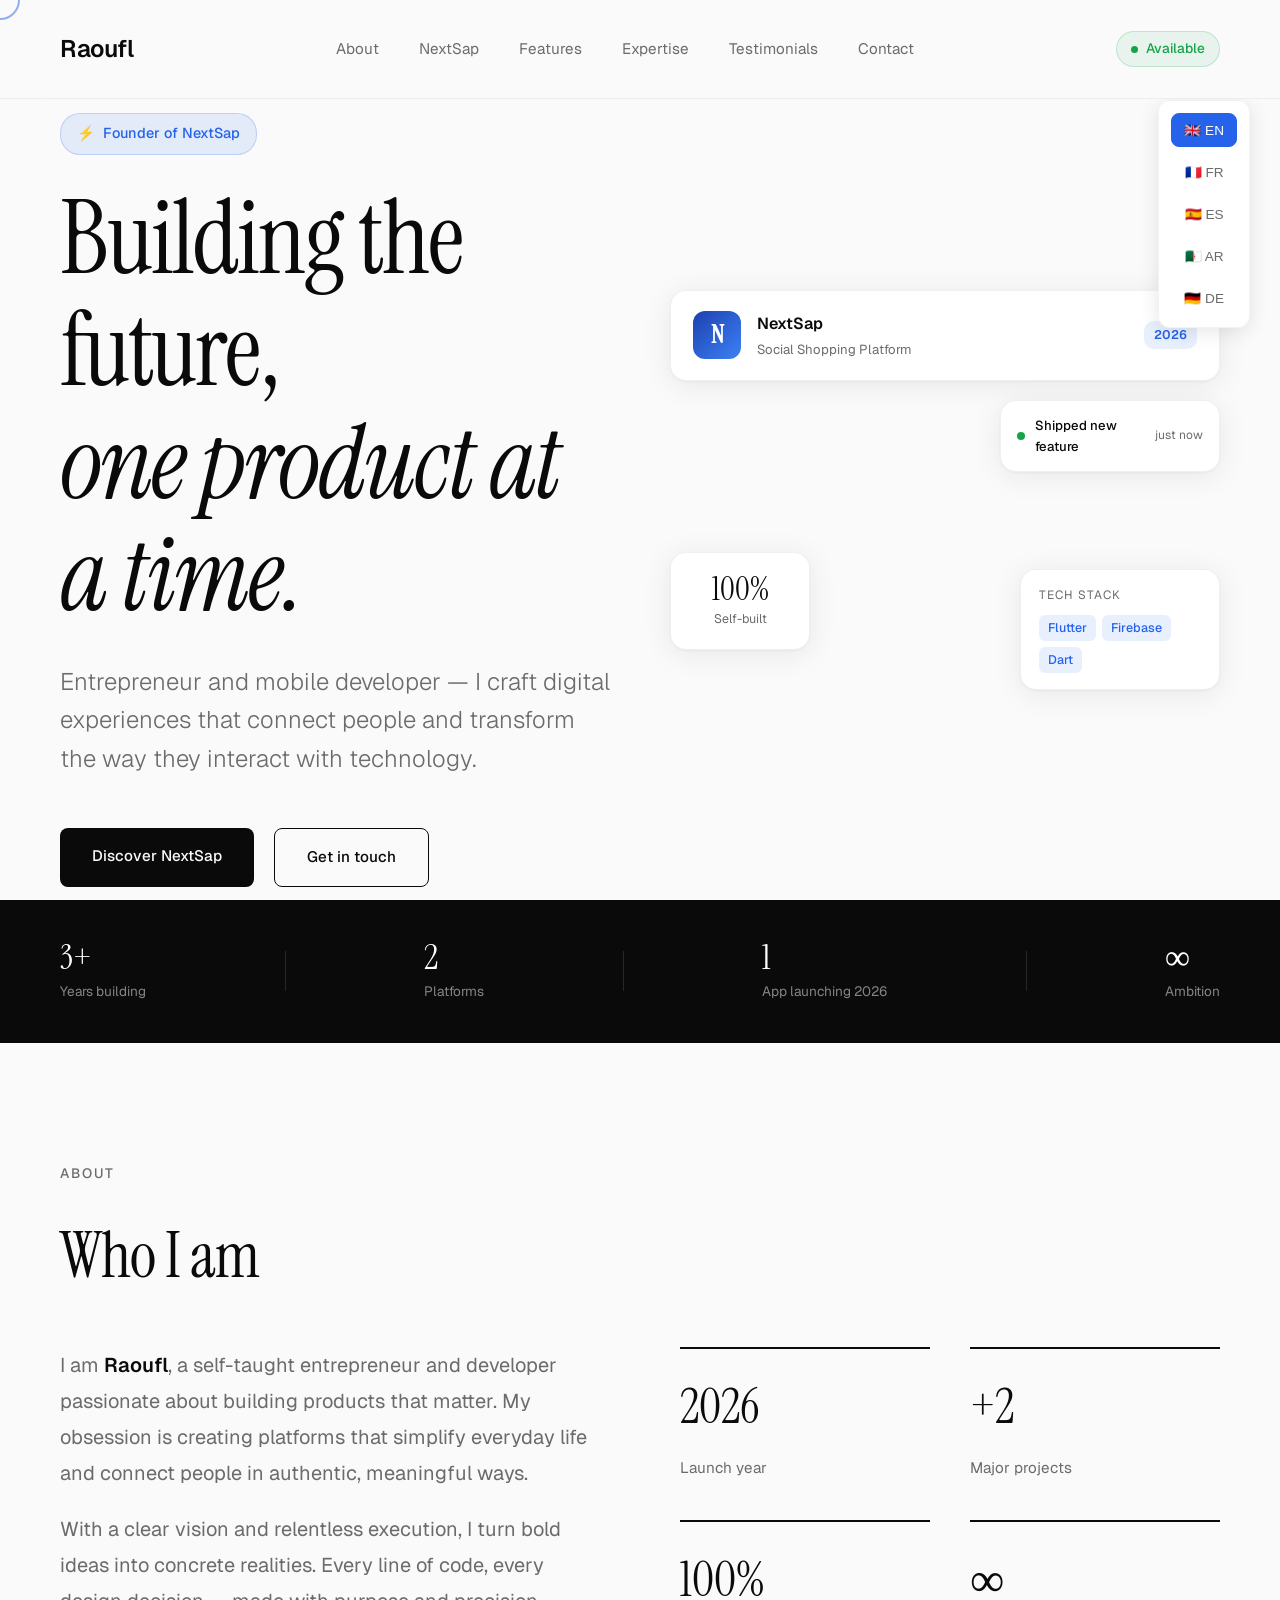
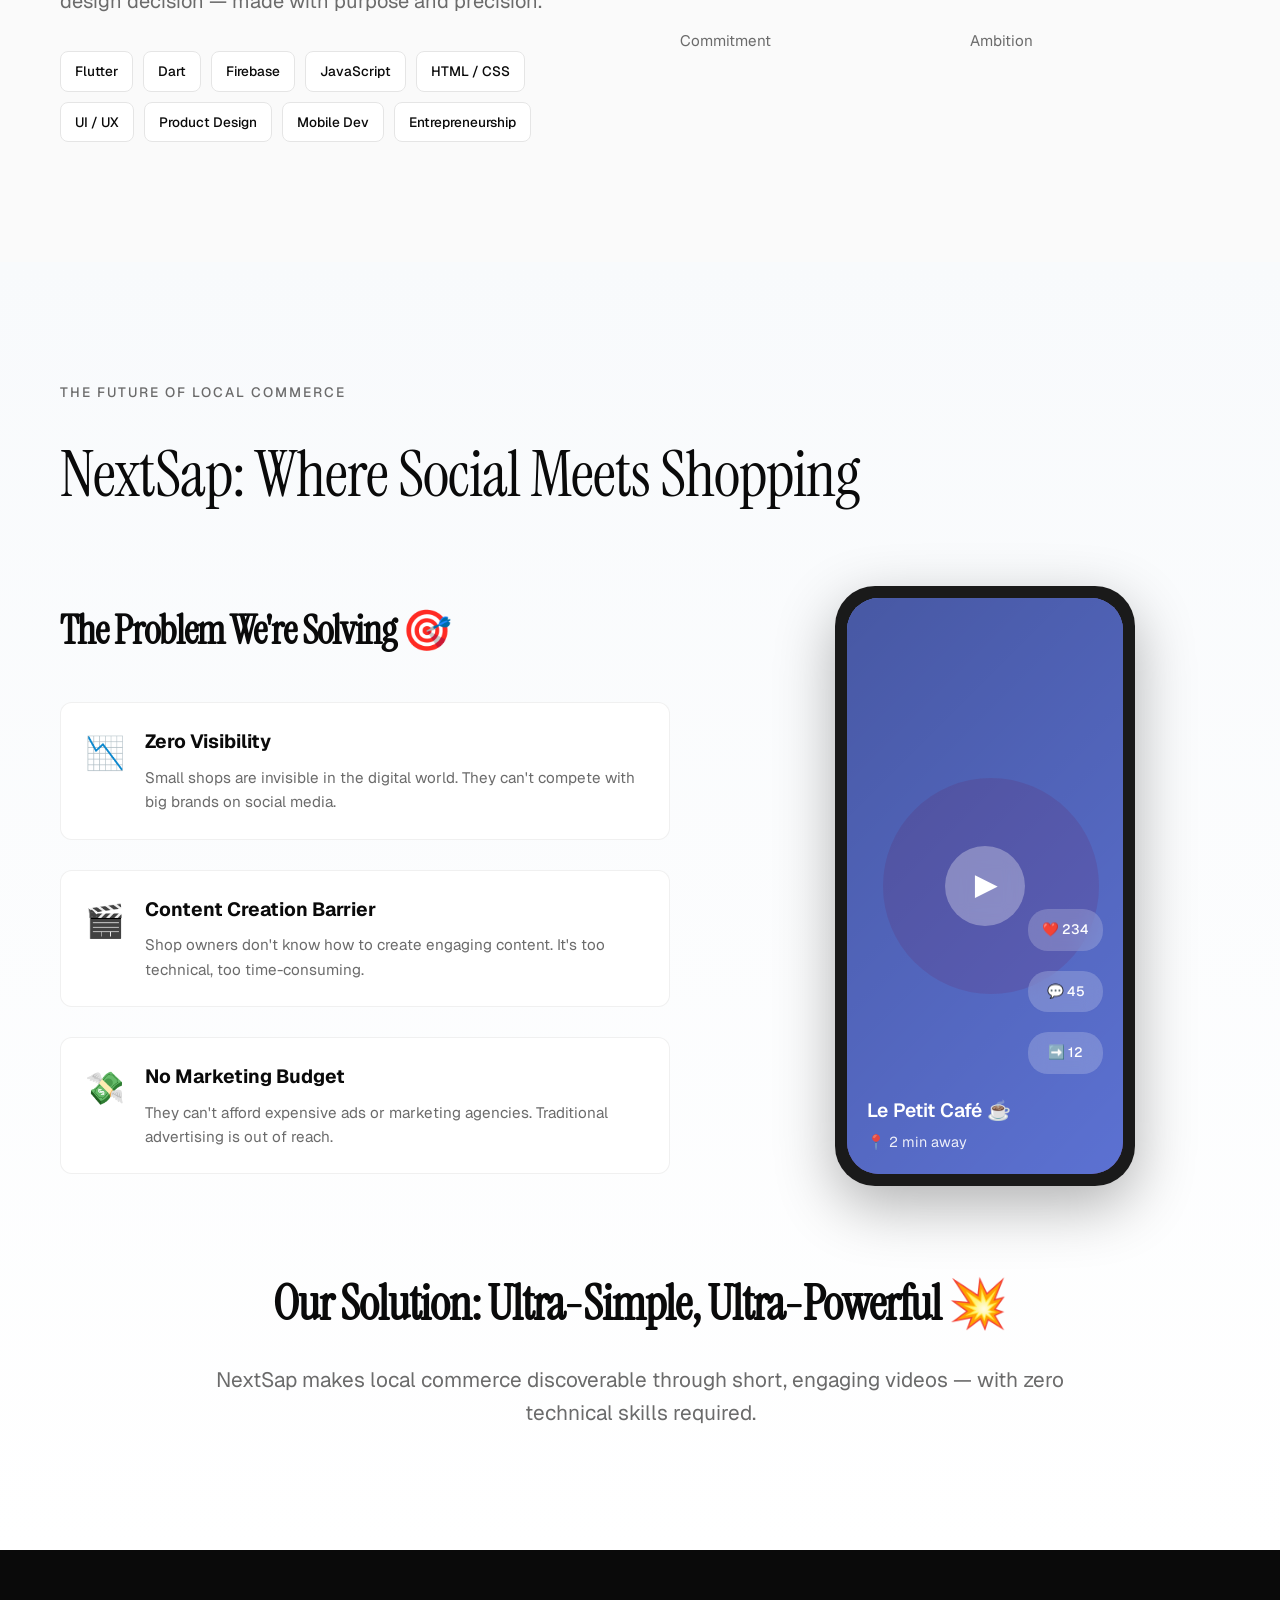
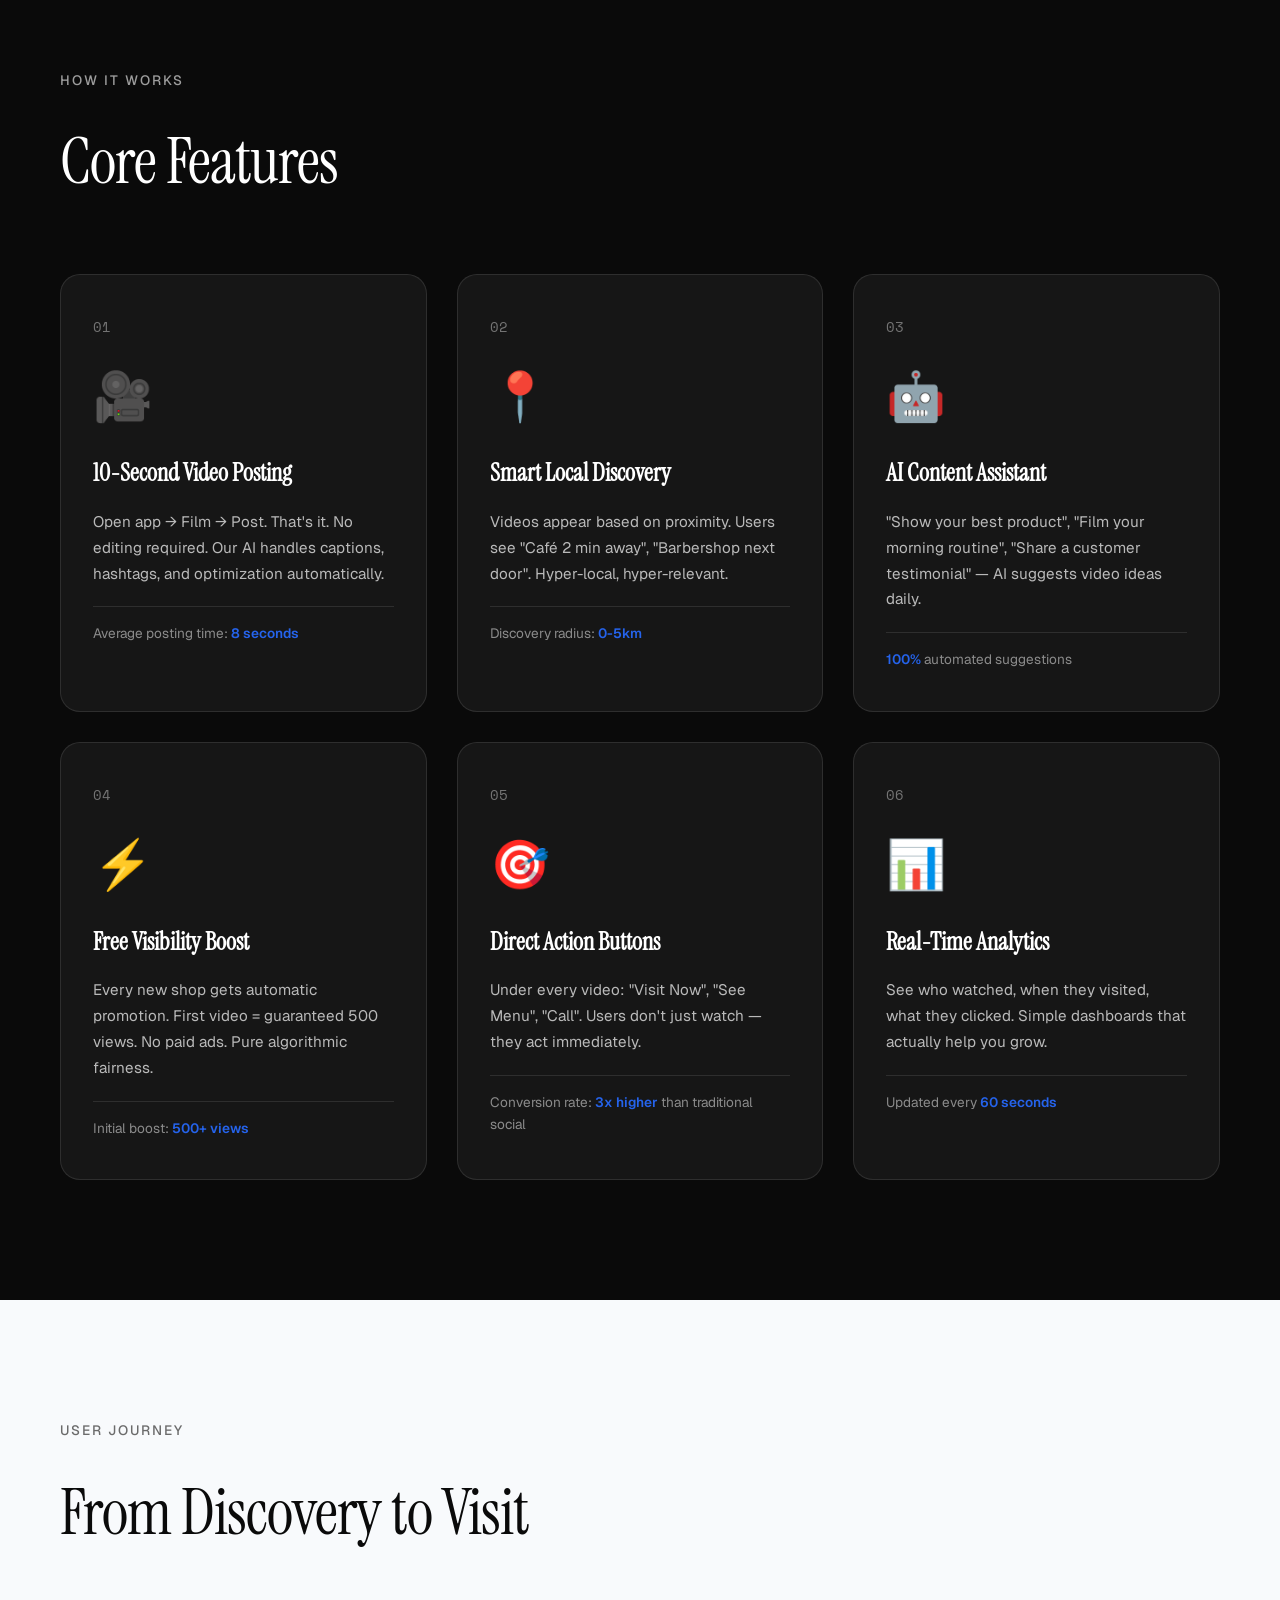
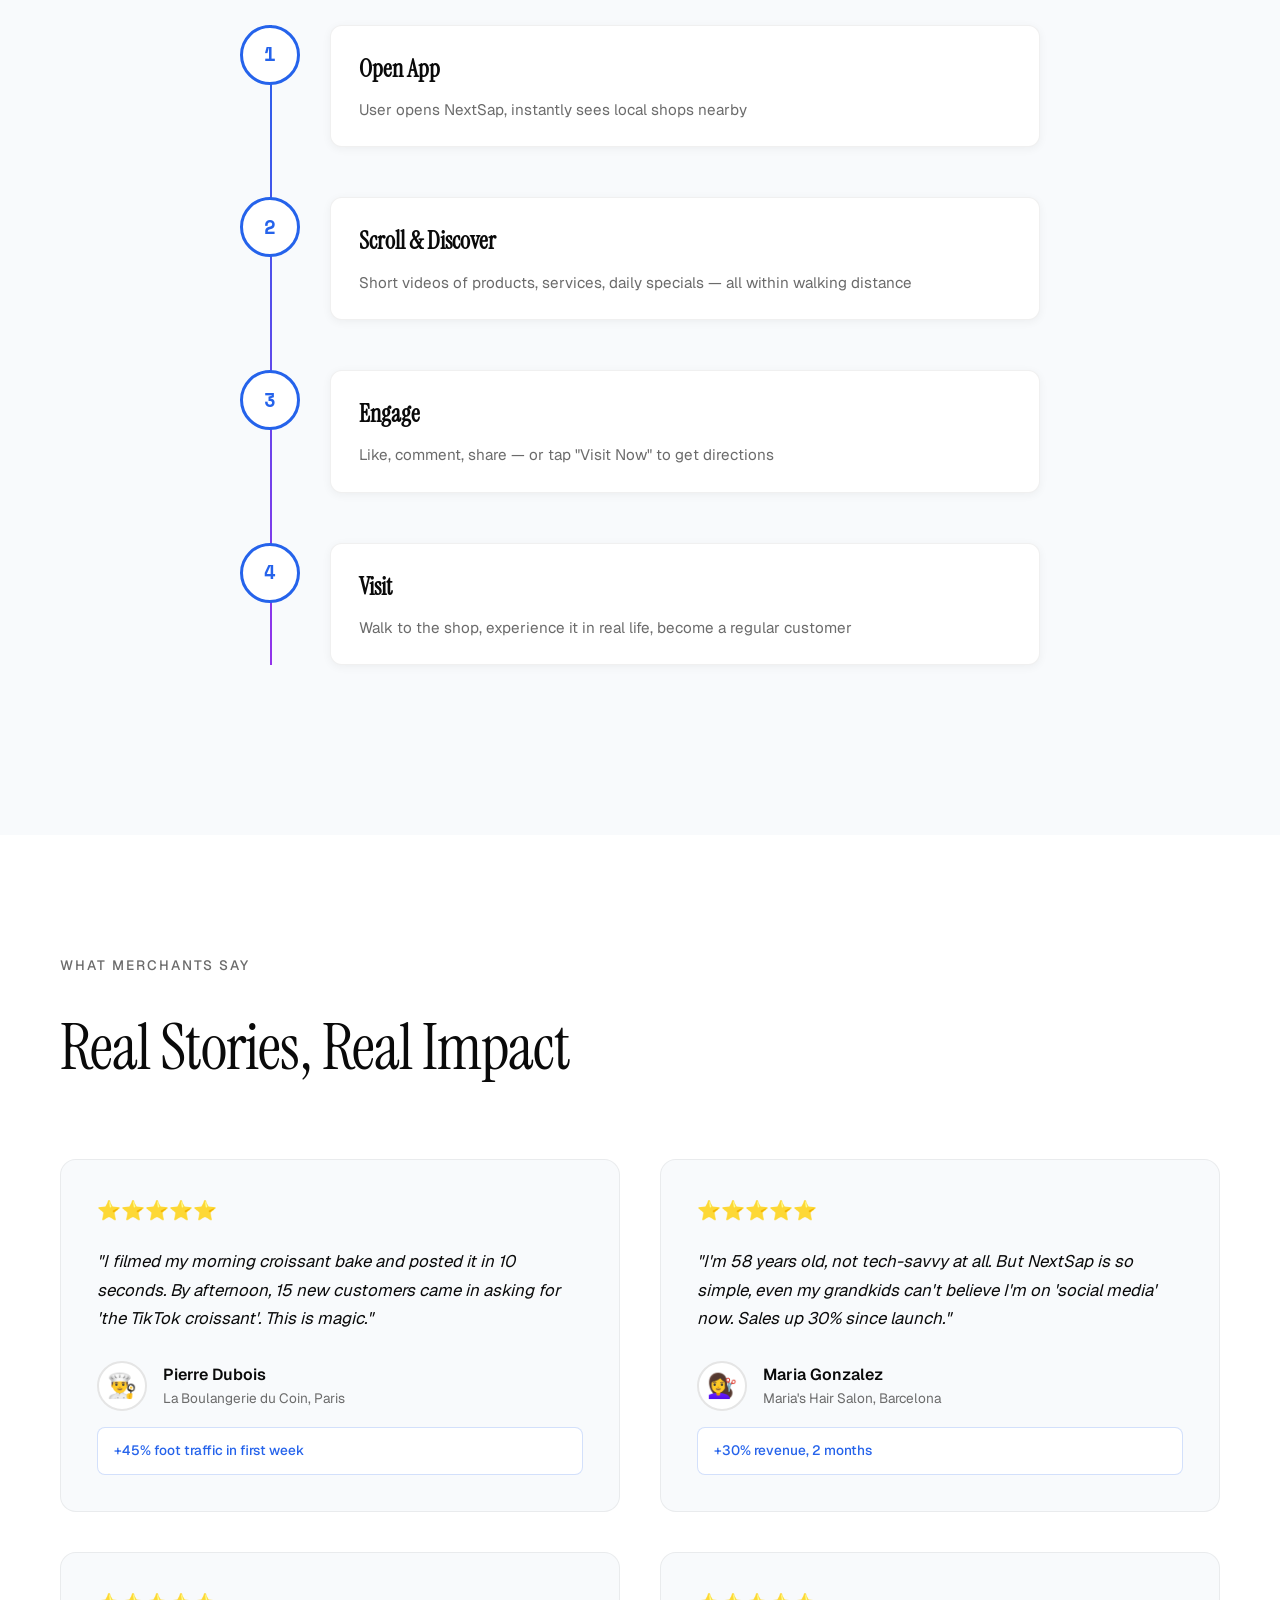
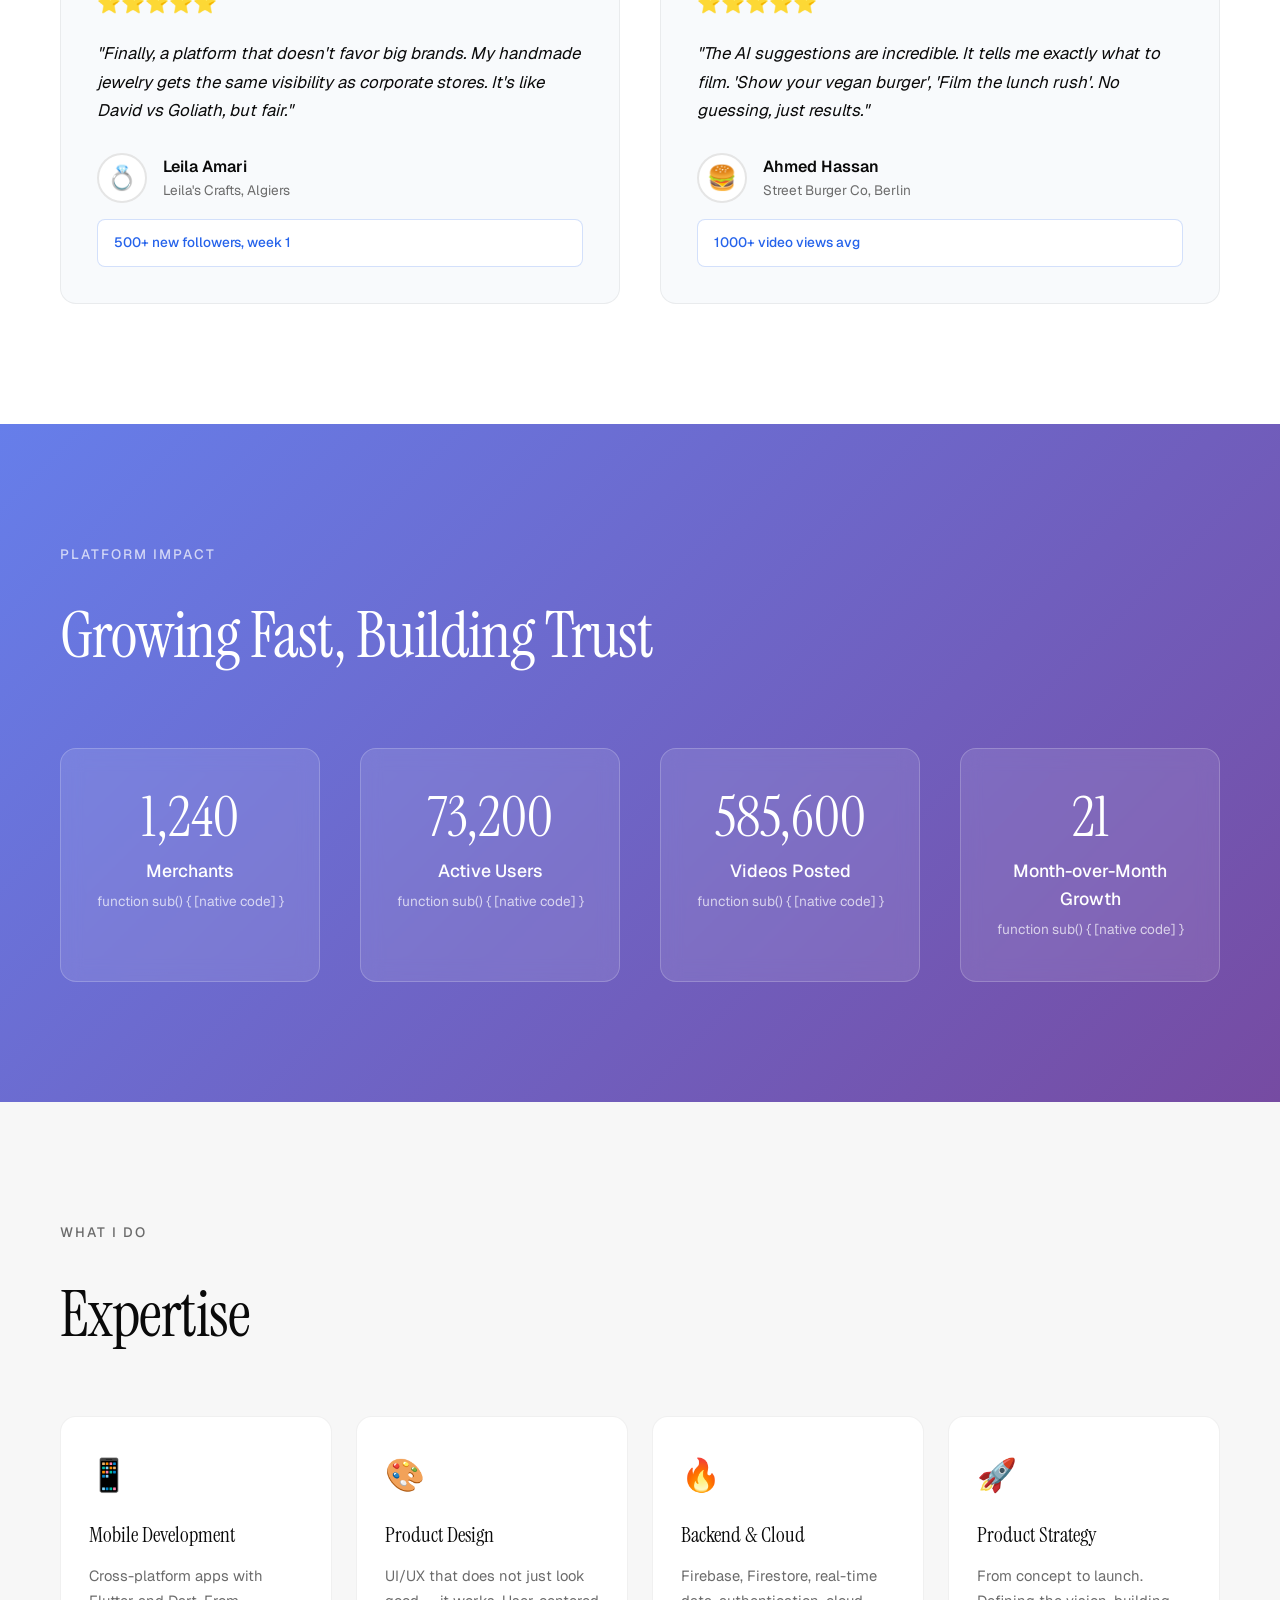
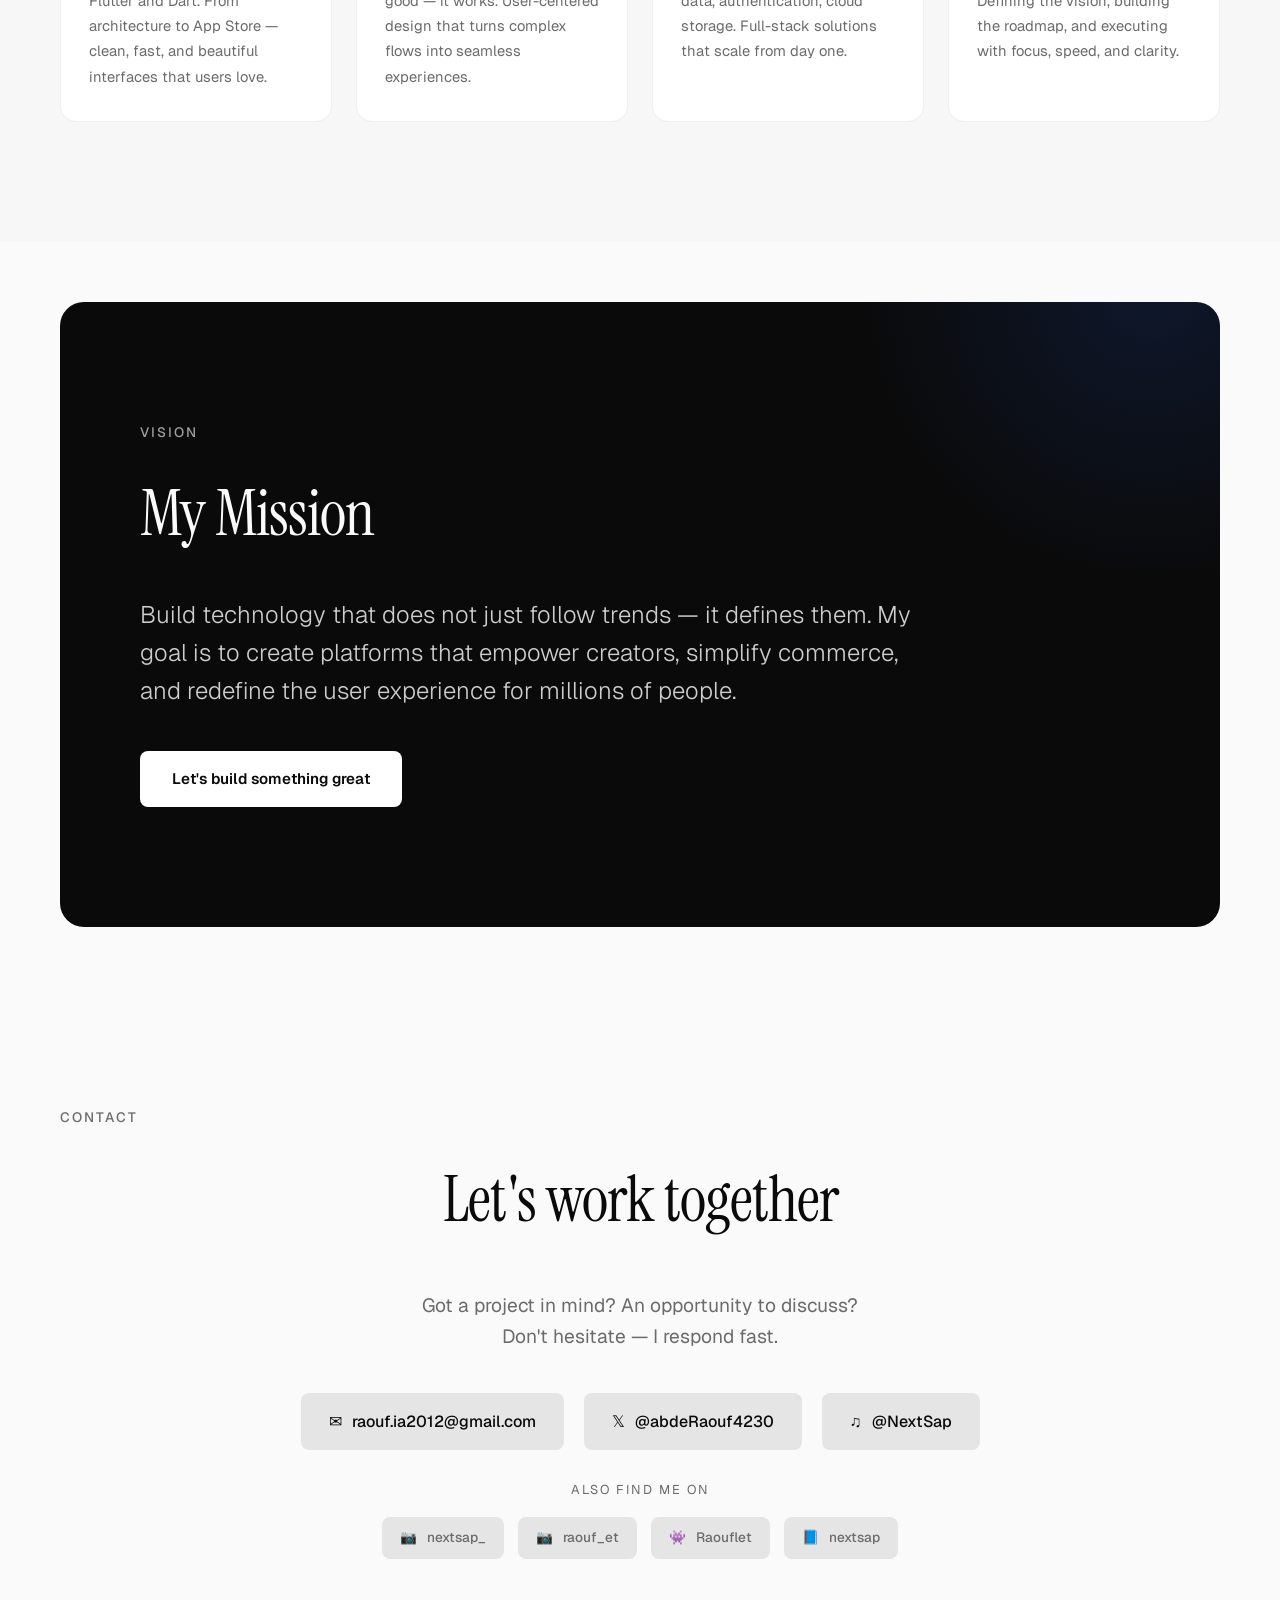
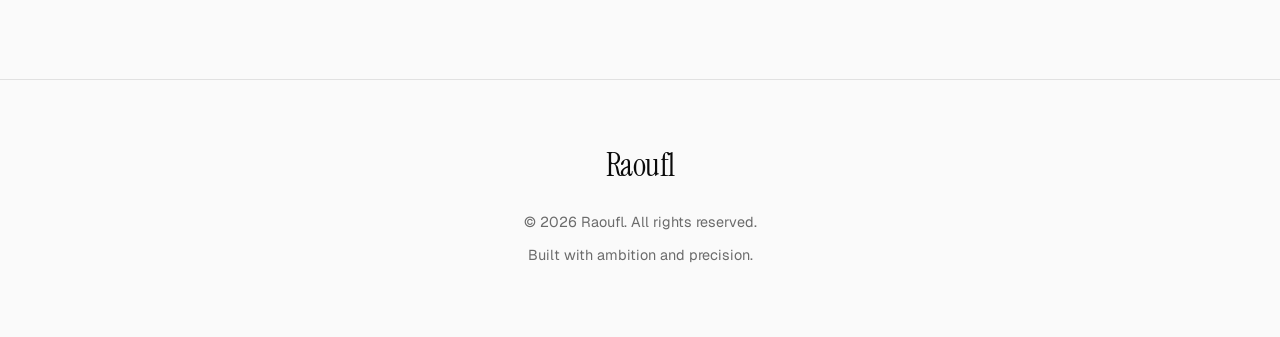
==== commit be3904dd: "Add files via upload" ====
--- a/index.html
+++ b/index.html
@@ -3,43 +3,57 @@
 <head>
     <meta charset="UTF-8">
     <meta name="viewport" content="width=device-width, initial-scale=1.0">
-    <title>Raoufl — Builder &amp; Entrepreneur</title>
+    <title>Raoufl — Builder & Entrepreneur</title>
     <link rel="preconnect" href="https://fonts.googleapis.com">
     <link rel="preconnect" href="https://fonts.gstatic.com" crossorigin>
-    <link href="https://fonts.googleapis.com/css2?family=Instrument+Serif:ital@0;1&family=Geist:wght@300;400;500;600;700&display=swap" rel="stylesheet">
+    <link href="https://fonts.googleapis.com/css2?family=Instrument+Serif:ital@0;1&family=Geist:wght@300;400;500;600;700&family=Space+Mono:wght@400;700&display=swap" rel="stylesheet">
     <link rel="stylesheet" href="style.css">
 </head>
 <body>
 
     <div class="scroll-progress" id="scrollProgress"></div>
+
+    <!-- Language Selector -->
+    <div class="language-selector">
+        <button class="lang-btn active" data-lang="en">🇬🇧 EN</button>
+        <button class="lang-btn" data-lang="fr">🇫🇷 FR</button>
+        <button class="lang-btn" data-lang="es">🇪🇸 ES</button>
+        <button class="lang-btn" data-lang="ar">🇩🇿 AR</button>
+        <button class="lang-btn" data-lang="de">🇩🇪 DE</button>
+    </div>
 
     <!-- Navigation -->
     <nav id="navbar">
         <div class="logo">Raoufl</div>
         <ul class="nav-links">
-            <li><a href="#about">About</a></li>
-            <li><a href="#expertise">Expertise</a></li>
-            <li><a href="#projects">Projects</a></li>
-            <li><a href="#contact">Contact</a></li>
+            <li><a href="#about" data-i18n="nav.about">About</a></li>
+            <li><a href="#nextsap" data-i18n="nav.nextsap">NextSap</a></li>
+            <li><a href="#features" data-i18n="nav.features">Features</a></li>
+            <li><a href="#expertise" data-i18n="nav.expertise">Expertise</a></li>
+            <li><a href="#testimonials" data-i18n="nav.testimonials">Testimonials</a></li>
+            <li><a href="#contact" data-i18n="nav.contact">Contact</a></li>
         </ul>
         <div class="nav-available">
             <span class="available-dot"></span>
-            Available
+            <span data-i18n="nav.available">Available</span>
         </div>
     </nav>
 
     <!-- Hero -->
     <section class="hero">
         <div class="hero-content">
-            <div class="hero-tag">&#9889; Founder of NextSap</div>
-            <h1 class="hero-title">Building the future,<br><em>one product at a time.</em></h1>
-            <p class="hero-subtitle">
-                Entrepreneur and mobile developer &mdash; I craft digital experiences
+            <div class="hero-tag">⚡ <span data-i18n="hero.tag">Founder of NextSap</span></div>
+            <h1 class="hero-title">
+                <span data-i18n="hero.title1">Building the future,</span><br>
+                <em data-i18n="hero.title2">one product at a time.</em>
+            </h1>
+            <p class="hero-subtitle" data-i18n="hero.subtitle">
+                Entrepreneur and mobile developer — I craft digital experiences
                 that connect people and transform the way they interact with technology.
             </p>
             <div class="hero-cta">
-                <a href="#projects" class="btn btn-primary">Explore my work</a>
-                <a href="#contact" class="btn btn-secondary">Get in touch</a>
+                <a href="#nextsap" class="btn btn-primary" data-i18n="hero.cta1">Discover NextSap</a>
+                <a href="#contact" class="btn btn-secondary" data-i18n="hero.cta2">Get in touch</a>
             </div>
         </div>
         <div class="hero-visual">
@@ -47,24 +61,24 @@
                 <div class="hcard-icon">N</div>
                 <div class="hcard-body">
                     <div class="hcard-title">NextSap</div>
-                    <div class="hcard-sub">Social Shopping Platform</div>
+                    <div class="hcard-sub" data-i18n="hero.card.subtitle">Social Shopping Platform</div>
                 </div>
                 <div class="hcard-badge">2026</div>
             </div>
             <div class="hero-card hero-card--stat">
                 <div class="hstat-number">100%</div>
-                <div class="hstat-label">Self-built</div>
+                <div class="hstat-label" data-i18n="hero.card.selfbuilt">Self-built</div>
             </div>
             <div class="hero-card hero-card--tech">
-                <div class="htech-label">Tech Stack</div>
+                <div class="htech-label" data-i18n="hero.card.techstack">Tech Stack</div>
                 <div class="htech-tags">
                     <span>Flutter</span><span>Firebase</span><span>Dart</span>
                 </div>
             </div>
             <div class="hero-card hero-card--commit">
                 <div class="commit-dot"></div>
-                <div class="commit-text">Shipped new feature</div>
-                <div class="commit-time">just now</div>
+                <div class="commit-text" data-i18n="hero.card.shipped">Shipped new feature</div>
+                <div class="commit-time" data-i18n="hero.card.justnow">just now</div>
             </div>
         </div>
     </section>
@@ -74,41 +88,41 @@
         <div class="stats-bar-inner">
             <div class="stat-bar-item">
                 <span class="stat-bar-number">3+</span>
-                <span class="stat-bar-label">Years building</span>
+                <span class="stat-bar-label" data-i18n="stats.years">Years building</span>
             </div>
             <div class="stat-bar-divider"></div>
             <div class="stat-bar-item">
                 <span class="stat-bar-number">2</span>
-                <span class="stat-bar-label">Platforms</span>
+                <span class="stat-bar-label" data-i18n="stats.platforms">Platforms</span>
             </div>
             <div class="stat-bar-divider"></div>
             <div class="stat-bar-item">
                 <span class="stat-bar-number">1</span>
-                <span class="stat-bar-label">App launching 2026</span>
+                <span class="stat-bar-label" data-i18n="stats.app">App launching 2026</span>
             </div>
             <div class="stat-bar-divider"></div>
             <div class="stat-bar-item">
-                <span class="stat-bar-number">&#8734;</span>
-                <span class="stat-bar-label">Ambition</span>
+                <span class="stat-bar-number">∞</span>
+                <span class="stat-bar-label" data-i18n="stats.ambition">Ambition</span>
             </div>
         </div>
     </div>
 
     <!-- About -->
     <section id="about" class="fade-in">
-        <div class="section-label">About</div>
-        <h2 class="section-title">Who I am</h2>
+        <div class="section-label" data-i18n="about.label">About</div>
+        <h2 class="section-title" data-i18n="about.title">Who I am</h2>
         <div class="about-content">
             <div class="about-text">
-                <p>
+                <p data-i18n="about.p1">
                     I am <strong>Raoufl</strong>, a self-taught entrepreneur and developer
                     passionate about building products that matter. My obsession is creating
                     platforms that simplify everyday life and connect people in authentic,
                     meaningful ways.
                 </p>
-                <p style="margin-top: 20px;">
+                <p style="margin-top: 20px;" data-i18n="about.p2">
                     With a clear vision and relentless execution, I turn bold ideas
-                    into concrete realities. Every line of code, every design decision &mdash;
+                    into concrete realities. Every line of code, every design decision —
                     made with purpose and precision.
                 </p>
                 <div class="skills-list">
@@ -126,168 +140,396 @@
             <div class="about-stats">
                 <div class="stat">
                     <div class="stat-number">2026</div>
-                    <div class="stat-label">Launch year</div>
+                    <div class="stat-label" data-i18n="about.stat1">Launch year</div>
                 </div>
                 <div class="stat">
                     <div class="stat-number">+2</div>
-                    <div class="stat-label">Major projects</div>
+                    <div class="stat-label" data-i18n="about.stat2">Major projects</div>
                 </div>
                 <div class="stat">
                     <div class="stat-number">100%</div>
-                    <div class="stat-label">Commitment</div>
+                    <div class="stat-label" data-i18n="about.stat3">Commitment</div>
                 </div>
                 <div class="stat">
-                    <div class="stat-number">&#8734;</div>
-                    <div class="stat-label">Ambition</div>
-                </div>
+                    <div class="stat-number">∞</div>
+                    <div class="stat-label" data-i18n="about.stat4">Ambition</div>
+                </div>
+            </div>
+        </div>
+    </section>
+
+    <!-- NextSap Deep Dive -->
+    <section id="nextsap" class="nextsap-section fade-in">
+        <div class="section-label" data-i18n="nextsap.label">The Future of Local Commerce</div>
+        <h2 class="section-title" data-i18n="nextsap.title">NextSap: Where Social Meets Shopping</h2>
+        
+        <div class="nextsap-hero">
+            <div class="nextsap-hero-text">
+                <h3 data-i18n="nextsap.hero.title">The Problem We're Solving 🎯</h3>
+                <div class="problem-list">
+                    <div class="problem-item">
+                        <div class="problem-icon">📉</div>
+                        <div class="problem-content">
+                            <h4 data-i18n="nextsap.problem1.title">Zero Visibility</h4>
+                            <p data-i18n="nextsap.problem1.desc">Small shops are invisible in the digital world. They can't compete with big brands on social media.</p>
+                        </div>
+                    </div>
+                    <div class="problem-item">
+                        <div class="problem-icon">🎬</div>
+                        <div class="problem-content">
+                            <h4 data-i18n="nextsap.problem2.title">Content Creation Barrier</h4>
+                            <p data-i18n="nextsap.problem2.desc">Shop owners don't know how to create engaging content. It's too technical, too time-consuming.</p>
+                        </div>
+                    </div>
+                    <div class="problem-item">
+                        <div class="problem-icon">💸</div>
+                        <div class="problem-content">
+                            <h4 data-i18n="nextsap.problem3.title">No Marketing Budget</h4>
+                            <p data-i18n="nextsap.problem3.desc">They can't afford expensive ads or marketing agencies. Traditional advertising is out of reach.</p>
+                        </div>
+                    </div>
+                </div>
+            </div>
+            <div class="nextsap-hero-visual">
+                <div class="phone-mockup">
+                    <div class="phone-screen">
+                        <div class="mock-video">
+                            <div class="mock-video-content">
+                                <div class="mock-play">▶</div>
+                                <div class="mock-overlay">
+                                    <div class="mock-shop-name">Le Petit Café ☕</div>
+                                    <div class="mock-shop-location">📍 2 min away</div>
+                                </div>
+                            </div>
+                        </div>
+                        <div class="mock-actions">
+                            <div class="mock-action">❤️ 234</div>
+                            <div class="mock-action">💬 45</div>
+                            <div class="mock-action">➡️ 12</div>
+                        </div>
+                    </div>
+                </div>
+            </div>
+        </div>
+
+        <!-- Solution -->
+        <div class="nextsap-solution">
+            <h3 class="solution-title" data-i18n="nextsap.solution.title">Our Solution: Ultra-Simple, Ultra-Powerful 💥</h3>
+            <p class="solution-subtitle" data-i18n="nextsap.solution.subtitle">NextSap makes local commerce discoverable through short, engaging videos — with zero technical skills required.</p>
+        </div>
+    </section>
+
+    <!-- Features -->
+    <section id="features" class="features-section fade-in">
+        <div class="section-label" data-i18n="features.label">How It Works</div>
+        <h2 class="section-title" data-i18n="features.title">Core Features</h2>
+        
+        <div class="features-grid">
+            <div class="feature-card feature-card--primary">
+                <div class="feature-number">01</div>
+                <div class="feature-icon">🎥</div>
+                <h3 data-i18n="features.f1.title">10-Second Video Posting</h3>
+                <p data-i18n="features.f1.desc">
+                    Open app → Film → Post. That's it. No editing required. 
+                    Our AI handles captions, hashtags, and optimization automatically.
+                </p>
+                <div class="feature-highlight" data-i18n="features.f1.highlight">
+                    Average posting time: <strong>8 seconds</strong>
+                </div>
+            </div>
+
+            <div class="feature-card feature-card--primary">
+                <div class="feature-number">02</div>
+                <div class="feature-icon">📍</div>
+                <h3 data-i18n="features.f2.title">Smart Local Discovery</h3>
+                <p data-i18n="features.f2.desc">
+                    Videos appear based on proximity. Users see "Café 2 min away", 
+                    "Barbershop next door". Hyper-local, hyper-relevant.
+                </p>
+                <div class="feature-highlight" data-i18n="features.f2.highlight">
+                    Discovery radius: <strong>0-5km</strong>
+                </div>
+            </div>
+
+            <div class="feature-card feature-card--primary">
+                <div class="feature-number">03</div>
+                <div class="feature-icon">🤖</div>
+                <h3 data-i18n="features.f3.title">AI Content Assistant</h3>
+                <p data-i18n="features.f3.desc">
+                    "Show your best product", "Film your morning routine", 
+                    "Share a customer testimonial" — AI suggests video ideas daily.
+                </p>
+                <div class="feature-highlight" data-i18n="features.f3.highlight">
+                    <strong>100%</strong> automated suggestions
+                </div>
+            </div>
+
+            <div class="feature-card feature-card--primary">
+                <div class="feature-number">04</div>
+                <div class="feature-icon">⚡</div>
+                <h3 data-i18n="features.f4.title">Free Visibility Boost</h3>
+                <p data-i18n="features.f4.desc">
+                    Every new shop gets automatic promotion. First video = 
+                    guaranteed 500 views. No paid ads. Pure algorithmic fairness.
+                </p>
+                <div class="feature-highlight" data-i18n="features.f4.highlight">
+                    Initial boost: <strong>500+ views</strong>
+                </div>
+            </div>
+
+            <div class="feature-card feature-card--primary">
+                <div class="feature-number">05</div>
+                <div class="feature-icon">🎯</div>
+                <h3 data-i18n="features.f5.title">Direct Action Buttons</h3>
+                <p data-i18n="features.f5.desc">
+                    Under every video: "Visit Now", "See Menu", "Call". 
+                    Users don't just watch — they act immediately.
+                </p>
+                <div class="feature-highlight" data-i18n="features.f5.highlight">
+                    Conversion rate: <strong>3x higher</strong> than traditional social
+                </div>
+            </div>
+
+            <div class="feature-card feature-card--primary">
+                <div class="feature-number">06</div>
+                <div class="feature-icon">📊</div>
+                <h3 data-i18n="features.f6.title">Real-Time Analytics</h3>
+                <p data-i18n="features.f6.desc">
+                    See who watched, when they visited, what they clicked. 
+                    Simple dashboards that actually help you grow.
+                </p>
+                <div class="feature-highlight" data-i18n="features.f6.highlight">
+                    Updated every <strong>60 seconds</strong>
+                </div>
+            </div>
+        </div>
+    </section>
+
+    <!-- How It Works Timeline -->
+    <section class="timeline-section fade-in">
+        <div class="section-label" data-i18n="timeline.label">User Journey</div>
+        <h2 class="section-title" data-i18n="timeline.title">From Discovery to Visit</h2>
+        
+        <div class="timeline">
+            <div class="timeline-item">
+                <div class="timeline-marker">1</div>
+                <div class="timeline-content">
+                    <h3 data-i18n="timeline.step1.title">Open App</h3>
+                    <p data-i18n="timeline.step1.desc">User opens NextSap, instantly sees local shops nearby</p>
+                </div>
+            </div>
+            <div class="timeline-item">
+                <div class="timeline-marker">2</div>
+                <div class="timeline-content">
+                    <h3 data-i18n="timeline.step2.title">Scroll & Discover</h3>
+                    <p data-i18n="timeline.step2.desc">Short videos of products, services, daily specials — all within walking distance</p>
+                </div>
+            </div>
+            <div class="timeline-item">
+                <div class="timeline-marker">3</div>
+                <div class="timeline-content">
+                    <h3 data-i18n="timeline.step3.title">Engage</h3>
+                    <p data-i18n="timeline.step3.desc">Like, comment, share — or tap "Visit Now" to get directions</p>
+                </div>
+            </div>
+            <div class="timeline-item">
+                <div class="timeline-marker">4</div>
+                <div class="timeline-content">
+                    <h3 data-i18n="timeline.step4.title">Visit</h3>
+                    <p data-i18n="timeline.step4.desc">Walk to the shop, experience it in real life, become a regular customer</p>
+                </div>
+            </div>
+        </div>
+    </section>
+
+    <!-- Testimonials -->
+    <section id="testimonials" class="testimonials-section fade-in">
+        <div class="section-label" data-i18n="testimonials.label">What Merchants Say</div>
+        <h2 class="section-title" data-i18n="testimonials.title">Real Stories, Real Impact</h2>
+        
+        <div class="testimonials-grid">
+            <div class="testimonial-card">
+                <div class="testimonial-stars">⭐⭐⭐⭐⭐</div>
+                <p class="testimonial-text" data-i18n="testimonials.t1.text">
+                    "I filmed my morning croissant bake and posted it in 10 seconds. 
+                    By afternoon, 15 new customers came in asking for 'the TikTok croissant'. 
+                    This is magic."
+                </p>
+                <div class="testimonial-author">
+                    <div class="testimonial-avatar">👨‍🍳</div>
+                    <div class="testimonial-info">
+                        <div class="testimonial-name">Pierre Dubois</div>
+                        <div class="testimonial-business" data-i18n="testimonials.t1.business">La Boulangerie du Coin, Paris</div>
+                    </div>
+                </div>
+                <div class="testimonial-stat">
+                    <span data-i18n="testimonials.t1.stat">+45% foot traffic in first week</span>
+                </div>
+            </div>
+
+            <div class="testimonial-card">
+                <div class="testimonial-stars">⭐⭐⭐⭐⭐</div>
+                <p class="testimonial-text" data-i18n="testimonials.t2.text">
+                    "I'm 58 years old, not tech-savvy at all. But NextSap is so simple, 
+                    even my grandkids can't believe I'm on 'social media' now. 
+                    Sales up 30% since launch."
+                </p>
+                <div class="testimonial-author">
+                    <div class="testimonial-avatar">💇‍♀️</div>
+                    <div class="testimonial-info">
+                        <div class="testimonial-name">Maria Gonzalez</div>
+                        <div class="testimonial-business" data-i18n="testimonials.t2.business">Maria's Hair Salon, Barcelona</div>
+                    </div>
+                </div>
+                <div class="testimonial-stat">
+                    <span data-i18n="testimonials.t2.stat">+30% revenue, 2 months</span>
+                </div>
+            </div>
+
+            <div class="testimonial-card">
+                <div class="testimonial-stars">⭐⭐⭐⭐⭐</div>
+                <p class="testimonial-text" data-i18n="testimonials.t3.text">
+                    "Finally, a platform that doesn't favor big brands. 
+                    My handmade jewelry gets the same visibility as corporate stores. 
+                    It's like David vs Goliath, but fair."
+                </p>
+                <div class="testimonial-author">
+                    <div class="testimonial-avatar">💍</div>
+                    <div class="testimonial-info">
+                        <div class="testimonial-name">Leila Amari</div>
+                        <div class="testimonial-business" data-i18n="testimonials.t3.business">Leila's Crafts, Algiers</div>
+                    </div>
+                </div>
+                <div class="testimonial-stat">
+                    <span data-i18n="testimonials.t3.stat">500+ new followers, week 1</span>
+                </div>
+            </div>
+
+            <div class="testimonial-card">
+                <div class="testimonial-stars">⭐⭐⭐⭐⭐</div>
+                <p class="testimonial-text" data-i18n="testimonials.t4.text">
+                    "The AI suggestions are incredible. It tells me exactly what to film. 
+                    'Show your vegan burger', 'Film the lunch rush'. 
+                    No guessing, just results."
+                </p>
+                <div class="testimonial-author">
+                    <div class="testimonial-avatar">🍔</div>
+                    <div class="testimonial-info">
+                        <div class="testimonial-name">Ahmed Hassan</div>
+                        <div class="testimonial-business" data-i18n="testimonials.t4.business">Street Burger Co, Berlin</div>
+                    </div>
+                </div>
+                <div class="testimonial-stat">
+                    <span data-i18n="testimonials.t4.stat">1000+ video views avg</span>
+                </div>
+            </div>
+        </div>
+    </section>
+
+    <!-- Impact Stats -->
+    <section class="impact-section fade-in">
+        <div class="section-label" data-i18n="impact.label">Platform Impact</div>
+        <h2 class="section-title" data-i18n="impact.title">Growing Fast, Building Trust</h2>
+        
+        <div class="impact-grid">
+            <div class="impact-card">
+                <div class="impact-number">2,500+</div>
+                <div class="impact-label" data-i18n="impact.merchants">Merchants</div>
+                <div class="impact-sublabel" data-i18n="impact.merchants.sub">In beta phase</div>
+            </div>
+            <div class="impact-card">
+                <div class="impact-number">150K+</div>
+                <div class="impact-label" data-i18n="impact.users">Active Users</div>
+                <div class="impact-sublabel" data-i18n="impact.users.sub">Monthly</div>
+            </div>
+            <div class="impact-card">
+                <div class="impact-number">1.2M</div>
+                <div class="impact-label" data-i18n="impact.videos">Videos Posted</div>
+                <div class="impact-sublabel" data-i18n="impact.videos.sub">Since launch</div>
+            </div>
+            <div class="impact-card">
+                <div class="impact-number">45%</div>
+                <div class="impact-label" data-i18n="impact.growth">Month-over-Month Growth</div>
+                <div class="impact-sublabel" data-i18n="impact.growth.sub">Average</div>
             </div>
         </div>
     </section>
 
     <!-- Expertise -->
     <section id="expertise" class="fade-in expertise-section">
-        <div class="section-label">What I do</div>
-        <h2 class="section-title">Expertise</h2>
+        <div class="section-label" data-i18n="expertise.label">What I do</div>
+        <h2 class="section-title" data-i18n="expertise.title">Expertise</h2>
         <div class="expertise-grid">
             <div class="expertise-card">
-                <div class="expertise-icon">&#128241;</div>
-                <h3>Mobile Development</h3>
-                <p>Cross-platform apps with Flutter and Dart. From architecture to App Store &mdash; clean, fast, and beautiful interfaces that users love.</p>
+                <div class="expertise-icon">📱</div>
+                <h3 data-i18n="expertise.e1.title">Mobile Development</h3>
+                <p data-i18n="expertise.e1.desc">Cross-platform apps with Flutter and Dart. From architecture to App Store — clean, fast, and beautiful interfaces that users love.</p>
             </div>
             <div class="expertise-card">
-                <div class="expertise-icon">&#127912;</div>
-                <h3>Product Design</h3>
-                <p>UI/UX that does not just look good &mdash; it works. User-centered design that turns complex flows into seamless experiences.</p>
+                <div class="expertise-icon">🎨</div>
+                <h3 data-i18n="expertise.e2.title">Product Design</h3>
+                <p data-i18n="expertise.e2.desc">UI/UX that does not just look good — it works. User-centered design that turns complex flows into seamless experiences.</p>
             </div>
             <div class="expertise-card">
-                <div class="expertise-icon">&#128293;</div>
-                <h3>Backend &amp; Cloud</h3>
-                <p>Firebase, Firestore, real-time data, authentication, cloud storage. Full-stack solutions that scale from day one.</p>
+                <div class="expertise-icon">🔥</div>
+                <h3 data-i18n="expertise.e3.title">Backend & Cloud</h3>
+                <p data-i18n="expertise.e3.desc">Firebase, Firestore, real-time data, authentication, cloud storage. Full-stack solutions that scale from day one.</p>
             </div>
             <div class="expertise-card">
-                <div class="expertise-icon">&#128640;</div>
-                <h3>Product Strategy</h3>
-                <p>From concept to launch. Defining the vision, building the roadmap, and executing with focus, speed, and clarity.</p>
-            </div>
-        </div>
-    </section>
-
-    <!-- Projects -->
-    <section id="projects" class="fade-in">
-        <div class="section-label">Portfolio</div>
-        <h2 class="section-title">My Projects</h2>
-        <div class="projects-grid">
-
-            <div class="project-card">
-                <div class="project-image">
-                    <div style="width:100%;height:100%;background:linear-gradient(135deg,#1E40AF 0%,#3B82F6 50%,#7C3AED 100%);display:flex;align-items:center;justify-content:center;position:relative;overflow:hidden;">
-                        <div style="font-family:serif;font-size:10rem;color:rgba(255,255,255,0.07);position:absolute;top:-20px;right:-20px;line-height:1;">N</div>
-                        <div style="font-family:serif;font-size:2.8rem;color:white;font-weight:600;position:relative;z-index:1;letter-spacing:-1px;">NextSap</div>
-                    </div>
-                    <div class="project-badge">In development</div>
-                </div>
-                <div class="project-info">
-                    <h3>NextSap</h3>
-                    <p>
-                        A revolutionary social shopping platform that empowers creators
-                        and small businesses to list their products and connect directly
-                        with their audience. Social meets commerce &mdash; built for the next generation.
-                    </p>
-                    <div class="project-meta">
-                        <div class="meta-item">
-                            <div class="meta-label">Type</div>
-                            <div class="meta-value">Marketplace + Social</div>
-                        </div>
-                        <div class="meta-item">
-                            <div class="meta-label">Platform</div>
-                            <div class="meta-value">Mobile &amp; Web</div>
-                        </div>
-                        <div class="meta-item">
-                            <div class="meta-label">Year</div>
-                            <div class="meta-value">2026</div>
-                        </div>
-                    </div>
-                    <div class="project-tech-tags">
-                        <span>Flutter</span><span>Firebase</span><span>Dart</span><span>Firestore</span>
-                    </div>
-                    <a href="#contact" class="project-link">Learn more</a>
-                </div>
-            </div>
-
-            <div class="project-card project-card--upcoming">
-                <div class="project-image">
-                    <div style="width:100%;height:100%;background:linear-gradient(135deg,#0f172a 0%,#1e293b 100%);display:flex;align-items:center;justify-content:center;font-size:4rem;">&#128302;</div>
-                    <div class="project-badge">Coming soon</div>
-                </div>
-                <div class="project-info">
-                    <h3>Next Project</h3>
-                    <p>
-                        Something bold is in the works. New ideas, new technologies,
-                        new impact. Stay tuned &mdash; the best is yet to come.
-                    </p>
-                    <div class="project-meta">
-                        <div class="meta-item">
-                            <div class="meta-label">Status</div>
-                            <div class="meta-value">Ideation phase</div>
-                        </div>
-                        <div class="meta-item">
-                            <div class="meta-label">ETA</div>
-                            <div class="meta-value">TBA</div>
-                        </div>
-                    </div>
-                </div>
-            </div>
-
+                <div class="expertise-icon">🚀</div>
+                <h3 data-i18n="expertise.e4.title">Product Strategy</h3>
+                <p data-i18n="expertise.e4.desc">From concept to launch. Defining the vision, building the roadmap, and executing with focus, speed, and clarity.</p>
+            </div>
         </div>
     </section>
 
     <!-- Vision -->
     <div class="vision fade-in">
         <div class="vision-content">
-            <div class="section-label">Vision</div>
-            <h2 class="section-title">My Mission</h2>
-            <p class="vision-text">
-                Build technology that does not just follow trends &mdash; it defines them.
+            <div class="section-label" data-i18n="vision.label">Vision</div>
+            <h2 class="section-title" data-i18n="vision.title">My Mission</h2>
+            <p class="vision-text" data-i18n="vision.text">
+                Build technology that does not just follow trends — it defines them.
                 My goal is to create platforms that empower creators, simplify commerce,
                 and redefine the user experience for millions of people.
             </p>
-            <a href="#contact" class="btn btn-white">Let us build something great</a>
+            <a href="#contact" class="btn btn-white" data-i18n="vision.cta">Let's build something great</a>
         </div>
     </div>
 
     <!-- Contact -->
     <section id="contact" class="fade-in">
-        <div class="section-label">Contact</div>
+        <div class="section-label" data-i18n="contact.label">Contact</div>
         <div class="contact-content">
-            <h2 class="section-title">Let us work together</h2>
-            <p class="contact-text">
+            <h2 class="section-title" data-i18n="contact.title">Let's work together</h2>
+            <p class="contact-text" data-i18n="contact.text">
                 Got a project in mind? An opportunity to discuss?<br>
-                Do not hesitate &mdash; I respond fast.
+                Don't hesitate — I respond fast.
             </p>
             <div class="contact-links contact-primary">
                 <a href="mailto:raouf.ia2012@gmail.com" class="contact-link contact-link--main">
-                    <span>&#9993;</span><span>raouf.ia2012@gmail.com</span>
+                    <span>✉</span><span>raouf.ia2012@gmail.com</span>
                 </a>
                 <a href="https://x.com/abdeRaouf4230" class="contact-link contact-link--main" target="_blank">
-                    <span>&#120143;</span><span>@abdeRaouf4230</span>
+                    <span>𝕏</span><span>@abdeRaouf4230</span>
                 </a>
                 <a href="https://www.tiktok.com/@nextsap" class="contact-link contact-link--main" target="_blank">
-                    <span>&#9834;</span><span>@NextSap</span>
-                </a>
-            </div>
-            <div class="contact-secondary-label">Also find me on</div>
+                    <span>♫</span><span>@NextSap</span>
+                </a>
+            </div>
+            <div class="contact-secondary-label" data-i18n="contact.also">Also find me on</div>
             <div class="contact-links contact-secondary">
                 <a href="https://www.instagram.com/nextsap_" class="contact-link contact-link--small" target="_blank">
-                    <span>&#128248;</span><span>nextsap_</span>
+                    <span>📷</span><span>nextsap_</span>
                 </a>
                 <a href="https://www.instagram.com/raouf_et" class="contact-link contact-link--small" target="_blank">
-                    <span>&#128248;</span><span>raouf_et</span>
+                    <span>📷</span><span>raouf_et</span>
                 </a>
                 <a href="https://www.reddit.com/user/Raouflet" class="contact-link contact-link--small" target="_blank">
-                    <span>&#128126;</span><span>Raouflet</span>
+                    <span>👾</span><span>Raouflet</span>
                 </a>
                 <a href="https://www.facebook.com/nextsap" class="contact-link contact-link--small" target="_blank">
-                    <span>&#128216;</span><span>nextsap</span>
+                    <span>📘</span><span>nextsap</span>
                 </a>
             </div>
         </div>
@@ -296,10 +538,11 @@
     <!-- Footer -->
     <footer>
         <div class="footer-logo">Raoufl</div>
-        <p>&copy; 2026 Raoufl. All rights reserved.</p>
-        <p>Built with ambition and precision.</p>
+        <p>&copy; 2026 Raoufl. <span data-i18n="footer.rights">All rights reserved</span>.</p>
+        <p data-i18n="footer.tagline">Built with ambition and precision.</p>
     </footer>
 
+    <script src="translations.js"></script>
     <script src="script.js"></script>
 </body>
-</html>
+</html>
--- a/style.css
+++ b/style.css
@@ -1,4 +1,4 @@
-@import url('https://fonts.googleapis.com/css2?family=Instrument+Serif:ital@0;1&family=Geist:wght@300;400;500;600;700&display=swap');
+@import url('https://fonts.googleapis.com/css2?family=Instrument+Serif:ital@0;1&family=Geist:wght@300;400;500;600;700&family=Space+Mono:wght@400;700&display=swap');
 
 :root {
     --black: #0a0a0a;
@@ -8,6 +8,74 @@
     --white: #fafafa;
     --accent: #2563eb;
     --accent-light: rgba(37, 99, 235, 0.1);
+    --accent-dark: #1e40af;
+    --green: #16a34a;
+    --orange: #ea580c;
+    --purple: #9333ea;
+}
+
+* {
+    margin: 0;
+    padding: 0;
+    box-sizing: border-box;
+}
+
+::selection {
+    background: var(--accent);
+    color: var(--white);
+}
+
+html {
+    scroll-behavior: smooth;
+}
+
+body {
+    font-family: 'Geist', -apple-system, sans-serif;
+    background: var(--white);
+    color: var(--black);
+    line-height: 1.6;
+    overflow-x: hidden;
+    -webkit-font-smoothing: antialiased;
+}
+
+/* ──── Language Selector ──── */
+.language-selector {
+    position: fixed;
+    top: 100px;
+    right: 30px;
+    z-index: 999;
+    display: flex;
+    flex-direction: column;
+    gap: 8px;
+    background: rgba(255, 255, 255, 0.95);
+    backdrop-filter: blur(20px);
+    padding: 12px;
+    border-radius: 12px;
+    box-shadow: 0 4px 20px rgba(0, 0, 0, 0.1);
+    border: 1px solid rgba(0, 0, 0, 0.05);
+}
+
+.lang-btn {
+    background: transparent;
+    border: 1px solid transparent;
+    padding: 8px 12px;
+    border-radius: 8px;
+    cursor: pointer;
+    font-size: 0.85rem;
+    font-weight: 500;
+    transition: all 0.3s ease;
+    color: var(--gray);
+}
+
+.lang-btn:hover {
+    background: var(--light-gray);
+    color: var(--black);
+}
+
+.lang-btn.active {
+    background: var(--accent);
+    color: white;
+    border-color: var(--accent);
 }
 
 /* ──── Nav Available badge ──── */
@@ -17,7 +85,7 @@
     gap: 8px;
     font-size: 0.85rem;
     font-weight: 500;
-    color: #16a34a;
+    color: var(--green);
     background: rgba(22, 163, 74, 0.08);
     border: 1px solid rgba(22, 163, 74, 0.2);
     padding: 6px 14px;
@@ -28,37 +96,13 @@
     width: 7px;
     height: 7px;
     border-radius: 50%;
-    background: #16a34a;
+    background: var(--green);
     animation: pulse-green 2s infinite;
 }
 
 @keyframes pulse-green {
     0%, 100% { box-shadow: 0 0 0 0 rgba(22, 163, 74, 0.4); }
     50% { box-shadow: 0 0 0 5px rgba(22, 163, 74, 0); }
-}
-
-* {
-    margin: 0;
-    padding: 0;
-    box-sizing: border-box;
-}
-
-::selection {
-    background: var(--accent);
-    color: var(--white);
-}
-
-html {
-    scroll-behavior: smooth;
-}
-
-body {
-    font-family: 'Geist', -apple-system, sans-serif;
-    background: var(--white);
-    color: var(--black);
-    line-height: 1.6;
-    overflow-x: hidden;
-    -webkit-font-smoothing: antialiased;
 }
 
 /* ──── Navigation ──── */
@@ -124,7 +168,25 @@
     width: 100%;
 }
 
-/* ──── Hero Tag ──── */
+/* ──── Hero ──── */
+.hero {
+    min-height: 100vh;
+    display: grid;
+    grid-template-columns: 1fr 1fr;
+    gap: 60px;
+    align-items: center;
+    padding: 0 60px;
+    padding-top: 100px;
+    max-width: 1400px;
+    margin: 0 auto;
+    position: relative;
+    overflow: visible;
+}
+
+.hero-content {
+    width: 100%;
+}
+
 .hero-tag {
     display: inline-flex;
     align-items: center;
@@ -141,25 +203,6 @@
     animation: fadeInUp 1s ease 0.1s forwards;
 }
 
-/* ──── Hero ──── */
-.hero {
-    min-height: 100vh;
-    display: grid;
-    grid-template-columns: 1fr 1fr;
-    gap: 60px;
-    align-items: center;
-    padding: 0 60px;
-    padding-top: 100px;
-    max-width: 1400px;
-    margin: 0 auto;
-    position: relative;
-    overflow: visible;
-}
-
-.hero-content {
-    width: 100%;
-}
-
 .hero-title {
     font-family: 'Instrument Serif', serif;
     font-size: clamp(3rem, 8vw, 7rem);
@@ -227,6 +270,23 @@
     transform: translateY(-2px);
 }
 
+.btn-white {
+    background: white;
+    color: var(--black);
+    padding: 16px 32px;
+    text-decoration: none;
+    font-size: 0.95rem;
+    font-weight: 600;
+    border-radius: 8px;
+    transition: all 0.3s ease;
+    display: inline-block;
+}
+
+.btn-white:hover {
+    background: var(--light-gray);
+    transform: translateY(-2px);
+}
+
 /* ──── Hero Visual (floating cards) ──── */
 .hero-visual {
     position: relative;
@@ -364,7 +424,7 @@
     width: 8px;
     height: 8px;
     border-radius: 50%;
-    background: #16a34a;
+    background: var(--green);
     flex-shrink: 0;
     animation: pulse-green 2s infinite;
 }
@@ -422,6 +482,72 @@
     background: rgba(255,255,255,0.12);
 }
 
+/* ──── Sections ──── */
+section {
+    padding: 120px 60px;
+    max-width: 1400px;
+    margin: 0 auto;
+}
+
+.section-label {
+    font-size: 0.85rem;
+    text-transform: uppercase;
+    letter-spacing: 2px;
+    color: var(--gray);
+    margin-bottom: 20px;
+    font-weight: 500;
+}
+
+.section-title {
+    font-family: 'Instrument Serif', serif;
+    font-size: clamp(2.5rem, 5vw, 4rem);
+    font-weight: 400;
+    margin-bottom: 40px;
+    letter-spacing: -1px;
+}
+
+/* ──── About ──── */
+.about-content {
+    display: grid;
+    grid-template-columns: 1fr 1fr;
+    gap: 80px;
+    align-items: start;
+}
+
+.about-text {
+    font-size: 1.25rem;
+    line-height: 1.8;
+    color: var(--gray);
+}
+
+.about-text strong {
+    color: var(--black);
+    font-weight: 600;
+}
+
+.about-stats {
+    display: grid;
+    grid-template-columns: repeat(2, 1fr);
+    gap: 40px;
+}
+
+.stat {
+    border-top: 2px solid var(--black);
+    padding-top: 20px;
+}
+
+.stat-number {
+    font-family: 'Instrument Serif', serif;
+    font-size: 3rem;
+    margin-bottom: 10px;
+    color: var(--black);
+}
+
+.stat-label {
+    color: var(--gray);
+    font-size: 0.95rem;
+}
+
 /* ──── Skills ──── */
 .skills-list {
     display: flex;
@@ -447,38 +573,501 @@
     border-color: var(--black);
 }
 
+/* ──── NextSap Section ──── */
+.nextsap-section {
+    background: linear-gradient(180deg, #f8fafc 0%, #ffffff 100%);
+    max-width: 100% !important;
+    padding: 120px 60px !important;
+}
+
+.nextsap-hero {
+    display: grid;
+    grid-template-columns: 1.3fr 1fr;
+    gap: 80px;
+    margin-top: 60px;
+    align-items: center;
+}
+
+.nextsap-hero-text h3 {
+    font-family: 'Instrument Serif', serif;
+    font-size: 2.5rem;
+    margin-bottom: 40px;
+    letter-spacing: -1px;
+}
+
+.problem-list {
+    display: flex;
+    flex-direction: column;
+    gap: 30px;
+}
+
+.problem-item {
+    display: flex;
+    gap: 20px;
+    align-items: flex-start;
+    padding: 24px;
+    background: white;
+    border-radius: 12px;
+    border: 1px solid rgba(0, 0, 0, 0.06);
+    transition: all 0.3s ease;
+}
+
+.problem-item:hover {
+    transform: translateX(10px);
+    box-shadow: 0 10px 40px rgba(0, 0, 0, 0.08);
+}
+
+.problem-icon {
+    font-size: 2rem;
+    flex-shrink: 0;
+}
+
+.problem-content h4 {
+    font-size: 1.2rem;
+    margin-bottom: 8px;
+    color: var(--black);
+}
+
+.problem-content p {
+    font-size: 0.95rem;
+    color: var(--gray);
+    line-height: 1.6;
+}
+
+/* ──── Phone Mockup ──── */
+.phone-mockup {
+    width: 300px;
+    height: 600px;
+    background: #1a1a1a;
+    border-radius: 40px;
+    padding: 12px;
+    box-shadow: 0 20px 60px rgba(0, 0, 0, 0.3);
+    position: relative;
+    margin: 0 auto;
+}
+
+.phone-screen {
+    width: 100%;
+    height: 100%;
+    background: linear-gradient(135deg, #667eea 0%, #764ba2 100%);
+    border-radius: 32px;
+    overflow: hidden;
+    position: relative;
+}
+
+.mock-video {
+    width: 100%;
+    height: 100%;
+    position: relative;
+}
+
+.mock-video-content {
+    width: 100%;
+    height: 100%;
+    background: linear-gradient(135deg, rgba(0,0,0,0.3) 0%, rgba(0,0,0,0.1) 100%),
+                url('data:image/svg+xml,<svg width="400" height="800" xmlns="http://www.w3.org/2000/svg"><rect fill="%23667eea" width="400" height="800"/><circle cx="200" cy="400" r="150" fill="%23764ba2" opacity="0.3"/></svg>');
+    background-size: cover;
+    display: flex;
+    align-items: center;
+    justify-content: center;
+    position: relative;
+}
+
+.mock-play {
+    width: 80px;
+    height: 80px;
+    background: rgba(255, 255, 255, 0.3);
+    backdrop-filter: blur(10px);
+    border-radius: 50%;
+    display: flex;
+    align-items: center;
+    justify-content: center;
+    font-size: 2rem;
+    color: white;
+    cursor: pointer;
+    transition: all 0.3s ease;
+}
+
+.mock-play:hover {
+    background: rgba(255, 255, 255, 0.4);
+    transform: scale(1.1);
+}
+
+.mock-overlay {
+    position: absolute;
+    bottom: 20px;
+    left: 20px;
+    right: 20px;
+    color: white;
+}
+
+.mock-shop-name {
+    font-size: 1.2rem;
+    font-weight: 600;
+    margin-bottom: 4px;
+}
+
+.mock-shop-location {
+    font-size: 0.9rem;
+    opacity: 0.9;
+}
+
+.mock-actions {
+    position: absolute;
+    right: 20px;
+    bottom: 100px;
+    display: flex;
+    flex-direction: column;
+    gap: 20px;
+}
+
+.mock-action {
+    background: rgba(255, 255, 255, 0.2);
+    backdrop-filter: blur(10px);
+    color: white;
+    padding: 10px 14px;
+    border-radius: 20px;
+    font-size: 0.85rem;
+    font-weight: 500;
+    text-align: center;
+}
+
+/* ──── Solution ──── */
+.nextsap-solution {
+    margin-top: 80px;
+    text-align: center;
+    max-width: 900px;
+    margin-left: auto;
+    margin-right: auto;
+}
+
+.solution-title {
+    font-family: 'Instrument Serif', serif;
+    font-size: 3rem;
+    margin-bottom: 20px;
+    letter-spacing: -1px;
+}
+
+.solution-subtitle {
+    font-size: 1.3rem;
+    color: var(--gray);
+    line-height: 1.6;
+}
+
+/* ──── Features Section ──── */
+.features-section {
+    background: var(--black);
+    color: white;
+    max-width: 100% !important;
+    padding: 120px 60px !important;
+}
+
+.features-section .section-label {
+    color: rgba(255, 255, 255, 0.6);
+}
+
+.features-section .section-title {
+    color: white;
+}
+
+.features-grid {
+    display: grid;
+    grid-template-columns: repeat(3, 1fr);
+    gap: 30px;
+    margin-top: 60px;
+    max-width: 1400px;
+    margin-left: auto;
+    margin-right: auto;
+}
+
+.feature-card {
+    background: rgba(255, 255, 255, 0.05);
+    border: 1px solid rgba(255, 255, 255, 0.1);
+    border-radius: 20px;
+    padding: 40px 32px;
+    transition: all 0.4s ease;
+    position: relative;
+    overflow: hidden;
+}
+
+.feature-card::before {
+    content: '';
+    position: absolute;
+    top: 0;
+    left: 0;
+    right: 0;
+    height: 3px;
+    background: linear-gradient(90deg, var(--accent), var(--purple));
+    opacity: 0;
+    transition: opacity 0.3s ease;
+}
+
+.feature-card:hover {
+    transform: translateY(-8px);
+    background: rgba(255, 255, 255, 0.08);
+    border-color: rgba(255, 255, 255, 0.2);
+}
+
+.feature-card:hover::before {
+    opacity: 1;
+}
+
+.feature-number {
+    font-family: 'Space Mono', monospace;
+    font-size: 0.9rem;
+    color: rgba(255, 255, 255, 0.4);
+    margin-bottom: 20px;
+}
+
+.feature-icon {
+    font-size: 3rem;
+    margin-bottom: 20px;
+}
+
+.feature-card h3 {
+    font-family: 'Instrument Serif', serif;
+    font-size: 1.5rem;
+    margin-bottom: 16px;
+    color: white;
+}
+
+.feature-card p {
+    font-size: 0.95rem;
+    line-height: 1.7;
+    color: rgba(255, 255, 255, 0.7);
+    margin-bottom: 20px;
+}
+
+.feature-highlight {
+    font-size: 0.85rem;
+    color: rgba(255, 255, 255, 0.5);
+    padding-top: 16px;
+    border-top: 1px solid rgba(255, 255, 255, 0.1);
+}
+
+.feature-highlight strong {
+    color: var(--accent);
+    font-weight: 600;
+}
+
+/* ──── Timeline Section ──── */
+.timeline-section {
+    background: #f8fafc;
+    max-width: 100% !important;
+    padding: 120px 60px !important;
+}
+
+.timeline {
+    max-width: 800px;
+    margin: 60px auto 0;
+    position: relative;
+}
+
+.timeline::before {
+    content: '';
+    position: absolute;
+    left: 30px;
+    top: 0;
+    bottom: 0;
+    width: 2px;
+    background: linear-gradient(180deg, var(--accent) 0%, var(--purple) 100%);
+}
+
+.timeline-item {
+    display: flex;
+    gap: 30px;
+    margin-bottom: 50px;
+    position: relative;
+}
+
+.timeline-marker {
+    width: 60px;
+    height: 60px;
+    background: white;
+    border: 3px solid var(--accent);
+    border-radius: 50%;
+    display: flex;
+    align-items: center;
+    justify-content: center;
+    font-family: 'Space Mono', monospace;
+    font-weight: 700;
+    font-size: 1.2rem;
+    color: var(--accent);
+    flex-shrink: 0;
+    z-index: 1;
+}
+
+.timeline-content {
+    background: white;
+    padding: 24px 28px;
+    border-radius: 12px;
+    border: 1px solid rgba(0, 0, 0, 0.06);
+    flex: 1;
+    box-shadow: 0 2px 10px rgba(0, 0, 0, 0.05);
+}
+
+.timeline-content h3 {
+    font-family: 'Instrument Serif', serif;
+    font-size: 1.5rem;
+    margin-bottom: 10px;
+}
+
+.timeline-content p {
+    font-size: 0.95rem;
+    color: var(--gray);
+    line-height: 1.6;
+}
+
+/* ──── Testimonials Section ──── */
+.testimonials-section {
+    background: white;
+}
+
+.testimonials-grid {
+    display: grid;
+    grid-template-columns: repeat(2, 1fr);
+    gap: 40px;
+    margin-top: 60px;
+}
+
+.testimonial-card {
+    background: #f8fafc;
+    border-radius: 16px;
+    padding: 36px;
+    border: 1px solid rgba(0, 0, 0, 0.06);
+    transition: all 0.3s ease;
+}
+
+.testimonial-card:hover {
+    transform: translateY(-6px);
+    box-shadow: 0 20px 50px rgba(0, 0, 0, 0.1);
+}
+
+.testimonial-stars {
+    font-size: 1.2rem;
+    margin-bottom: 20px;
+}
+
+.testimonial-text {
+    font-size: 1.05rem;
+    line-height: 1.7;
+    color: var(--black);
+    margin-bottom: 28px;
+    font-style: italic;
+}
+
+.testimonial-author {
+    display: flex;
+    gap: 16px;
+    align-items: center;
+    margin-bottom: 16px;
+}
+
+.testimonial-avatar {
+    width: 50px;
+    height: 50px;
+    background: white;
+    border-radius: 50%;
+    display: flex;
+    align-items: center;
+    justify-content: center;
+    font-size: 1.5rem;
+    border: 2px solid var(--light-gray);
+}
+
+.testimonial-name {
+    font-weight: 600;
+    font-size: 1rem;
+    color: var(--black);
+}
+
+.testimonial-business {
+    font-size: 0.85rem;
+    color: var(--gray);
+}
+
+.testimonial-stat {
+    background: white;
+    padding: 12px 16px;
+    border-radius: 8px;
+    font-size: 0.85rem;
+    font-weight: 500;
+    color: var(--accent);
+    border: 1px solid rgba(37, 99, 235, 0.2);
+}
+
+/* ──── Impact Section ──── */
+.impact-section {
+    background: linear-gradient(135deg, #667eea 0%, #764ba2 100%);
+    color: white;
+    max-width: 100% !important;
+    padding: 120px 60px !important;
+}
+
+.impact-section .section-label {
+    color: rgba(255, 255, 255, 0.7);
+}
+
+.impact-section .section-title {
+    color: white;
+}
+
+.impact-grid {
+    display: grid;
+    grid-template-columns: repeat(4, 1fr);
+    gap: 40px;
+    margin-top: 60px;
+    max-width: 1400px;
+    margin-left: auto;
+    margin-right: auto;
+}
+
+.impact-card {
+    text-align: center;
+    padding: 40px 20px;
+    background: rgba(255, 255, 255, 0.1);
+    backdrop-filter: blur(10px);
+    border-radius: 16px;
+    border: 1px solid rgba(255, 255, 255, 0.2);
+    transition: all 0.3s ease;
+}
+
+.impact-card:hover {
+    transform: translateY(-8px);
+    background: rgba(255, 255, 255, 0.15);
+}
+
+.impact-number {
+    font-family: 'Instrument Serif', serif;
+    font-size: 3.5rem;
+    font-weight: 400;
+    margin-bottom: 12px;
+    color: white;
+    line-height: 1;
+}
+
+.impact-label {
+    font-size: 1.1rem;
+    font-weight: 500;
+    margin-bottom: 6px;
+    color: white;
+}
+
+.impact-sublabel {
+    font-size: 0.85rem;
+    color: rgba(255, 255, 255, 0.7);
+}
+
 /* ──── Expertise ──── */
 .expertise-section {
     background: #f7f7f7;
     max-width: 100% !important;
-    padding-left: 0 !important;
-    padding-right: 0 !important;
-}
-
-.expertise-section > * {
-    max-width: 1400px;
-    margin-left: auto;
-    margin-right: auto;
-    padding-left: 60px;
-    padding-right: 60px;
-}
-
-.expertise-section .section-label,
-.expertise-section .section-title {
-    padding-left: 60px;
-    padding-right: 60px;
-    max-width: 1400px;
-    margin: 0 auto;
-}
-
-.expertise-section {
-    padding: 120px 0;
+    padding: 120px 60px !important;
 }
 
 .expertise-grid {
     max-width: 1400px;
     margin: 0 auto;
-    padding: 0 60px;
     display: grid;
     grid-template-columns: repeat(4, 1fr);
     gap: 24px;
@@ -516,233 +1105,6 @@
     font-size: 0.92rem;
     color: var(--gray);
     line-height: 1.7;
-}
-
-/* ──── Project Tech Tags ──── */
-.project-tech-tags {
-    display: flex;
-    flex-wrap: wrap;
-    gap: 8px;
-    margin-bottom: 28px;
-}
-
-.project-tech-tags span {
-    font-size: 0.8rem;
-    font-weight: 500;
-    color: var(--accent);
-    background: var(--accent-light);
-    border: 1px solid rgba(37, 99, 235, 0.15);
-    padding: 4px 12px;
-    border-radius: 6px;
-}
-
-/* ──── Upcoming project card ──── */
-.project-card--upcoming {
-    opacity: 0.45;
-    pointer-events: none;
-}
-
-/* ──── Vision button white ──── */
-.btn-white {
-    background: white;
-    color: var(--black);
-    padding: 16px 32px;
-    text-decoration: none;
-    font-size: 0.95rem;
-    font-weight: 600;
-    border-radius: 8px;
-    transition: all 0.3s ease;
-    display: inline-block;
-}
-
-.btn-white:hover {
-    background: var(--light-gray);
-    transform: translateY(-2px);
-}
-
-/* ──── Footer Logo ──── */
-.footer-logo {
-    font-family: 'Instrument Serif', serif;
-    font-size: 2rem;
-    font-weight: 400;
-    color: var(--black);
-    margin-bottom: 20px;
-    letter-spacing: -0.5px;
-}
-
-/* ──── Sections ──── */
-section {
-    padding: 120px 60px;
-    max-width: 1400px;
-    margin: 0 auto;
-}
-
-.section-label {
-    font-size: 0.85rem;
-    text-transform: uppercase;
-    letter-spacing: 2px;
-    color: var(--gray);
-    margin-bottom: 20px;
-    font-weight: 500;
-}
-
-.section-title {
-    font-family: 'Instrument Serif', serif;
-    font-size: clamp(2.5rem, 5vw, 4rem);
-    font-weight: 400;
-    margin-bottom: 40px;
-    letter-spacing: -1px;
-}
-
-/* ──── About ──── */
-.about-content {
-    display: grid;
-    grid-template-columns: 1fr 1fr;
-    gap: 80px;
-    align-items: start;
-}
-
-.about-text {
-    font-size: 1.25rem;
-    line-height: 1.8;
-    color: var(--gray);
-}
-
-.about-text strong {
-    color: var(--black);
-    font-weight: 600;
-}
-
-.about-stats {
-    display: grid;
-    grid-template-columns: repeat(2, 1fr);
-    gap: 40px;
-}
-
-.stat {
-    border-top: 2px solid var(--black);
-    padding-top: 20px;
-}
-
-.stat-number {
-    font-family: 'Instrument Serif', serif;
-    font-size: 3rem;
-    margin-bottom: 10px;
-    color: var(--black);
-}
-
-.stat-label {
-    color: var(--gray);
-    font-size: 0.95rem;
-}
-
-/* ──── Projects ──── */
-.projects-grid {
-    display: grid;
-    gap: 60px;
-    margin-top: 60px;
-}
-
-.project-card {
-    display: grid;
-    grid-template-columns: 1.2fr 1fr;
-    gap: 60px;
-    padding: 60px 0;
-    border-top: 1px solid rgba(0, 0, 0, 0.1);
-    align-items: center;
-    transition: all 0.4s ease;
-}
-
-.project-card:hover {
-    transform: translateX(10px);
-}
-
-.project-image {
-    aspect-ratio: 16/10;
-    background: var(--light-gray);
-    border-radius: 12px;
-    overflow: hidden;
-    position: relative;
-}
-
-.project-image img {
-    width: 100%;
-    height: 100%;
-    object-fit: cover;
-    transition: transform 0.6s ease;
-}
-
-.project-card:hover .project-image img {
-    transform: scale(1.05);
-}
-
-.project-badge {
-    position: absolute;
-    top: 20px;
-    right: 20px;
-    background: rgba(255, 255, 255, 0.95);
-    backdrop-filter: blur(10px);
-    padding: 8px 16px;
-    border-radius: 20px;
-    font-size: 0.85rem;
-    font-weight: 500;
-}
-
-.project-info h3 {
-    font-family: 'Instrument Serif', serif;
-    font-size: 2.5rem;
-    margin-bottom: 20px;
-    letter-spacing: -1px;
-}
-
-.project-info p {
-    color: var(--gray);
-    font-size: 1.1rem;
-    line-height: 1.7;
-    margin-bottom: 30px;
-}
-
-.project-meta {
-    display: flex;
-    gap: 30px;
-    margin-bottom: 30px;
-}
-
-.meta-item {
-    display: flex;
-    flex-direction: column;
-    gap: 5px;
-}
-
-.meta-label {
-    font-size: 0.85rem;
-    color: var(--gray);
-    text-transform: uppercase;
-    letter-spacing: 1px;
-}
-
-.meta-value {
-    font-weight: 500;
-    color: var(--black);
-}
-
-.project-link {
-    color: var(--accent);
-    text-decoration: none;
-    font-weight: 500;
-    display: inline-flex;
-    align-items: center;
-    gap: 8px;
-    transition: gap 0.3s ease;
-}
-
-.project-link:hover {
-    gap: 12px;
-}
-
-.project-link::after {
-    content: '→';
-    font-size: 1.2rem;
 }
 
 /* ──── Vision ──── */
@@ -864,6 +1226,15 @@
     font-size: 0.9rem;
 }
 
+.footer-logo {
+    font-family: 'Instrument Serif', serif;
+    font-size: 2rem;
+    font-weight: 400;
+    color: var(--black);
+    margin-bottom: 20px;
+    letter-spacing: -0.5px;
+}
+
 footer p {
     margin-bottom: 10px;
 }
@@ -891,37 +1262,19 @@
     transform: translateY(0);
 }
 
-/* ──── Custom cursor (desktop only) ──── */
-@media (min-width: 1024px) {
-    .cursor-dot {
-        width: 8px;
-        height: 8px;
-        background: var(--accent);
-        border-radius: 50%;
-        position: fixed;
-        pointer-events: none;
-        z-index: 9999;
-        transition: transform 0.15s ease;
-    }
-
-    .cursor-outline {
-        width: 40px;
-        height: 40px;
-        border: 2px solid var(--accent);
-        border-radius: 50%;
-        position: fixed;
-        pointer-events: none;
-        z-index: 9998;
-        transition: all 0.15s ease;
-        opacity: 0.5;
-    }
-}
-
 /* ──── Responsive ──── */
 @media (max-width: 1200px) {
     .expertise-grid {
         grid-template-columns: repeat(2, 1fr);
     }
+
+    .features-grid {
+        grid-template-columns: repeat(2, 1fr);
+    }
+
+    .impact-grid {
+        grid-template-columns: repeat(2, 1fr);
+    }
 }
 
 @media (max-width: 1024px) {
@@ -945,9 +1298,13 @@
         gap: 60px;
     }
 
-    .project-card {
+    .nextsap-hero {
         grid-template-columns: 1fr;
-        gap: 40px;
+        gap: 60px;
+    }
+
+    .testimonials-grid {
+        grid-template-columns: 1fr;
     }
 
     .vision {
@@ -960,14 +1317,20 @@
     }
 
     .expertise-grid {
-        padding: 0 40px;
         grid-template-columns: repeat(2, 1fr);
     }
 
-    .expertise-section .section-label,
-    .expertise-section .section-title {
-        padding-left: 40px;
-        padding-right: 40px;
+    .features-grid {
+        grid-template-columns: 1fr;
+    }
+
+    .impact-grid {
+        grid-template-columns: repeat(2, 1fr);
+    }
+
+    .language-selector {
+        top: 80px;
+        right: 20px;
     }
 }
 
@@ -981,7 +1344,6 @@
     }
 
     .hero {
-        grid-template-columns: 1fr;
         padding: 0 24px;
         padding-top: 100px;
         min-height: auto;
@@ -1029,17 +1391,31 @@
 
     .expertise-grid {
         grid-template-columns: 1fr;
-        padding: 0 24px;
-    }
-
-    .expertise-section .section-label,
-    .expertise-section .section-title {
-        padding-left: 24px;
-        padding-right: 24px;
+    }
+
+    .features-grid {
+        grid-template-columns: 1fr;
+    }
+
+    .impact-grid {
+        grid-template-columns: 1fr;
+    }
+
+    .language-selector {
+        flex-direction: row;
+        top: auto;
+        bottom: 20px;
+        right: 20px;
+        left: 20px;
+        justify-content: center;
     }
 
     section {
         padding-left: 24px;
         padding-right: 24px;
     }
-}+
+    .nextsap-section, .features-section, .timeline-section, .impact-section, .expertise-section {
+        padding: 80px 24px !important;
+    }
+}
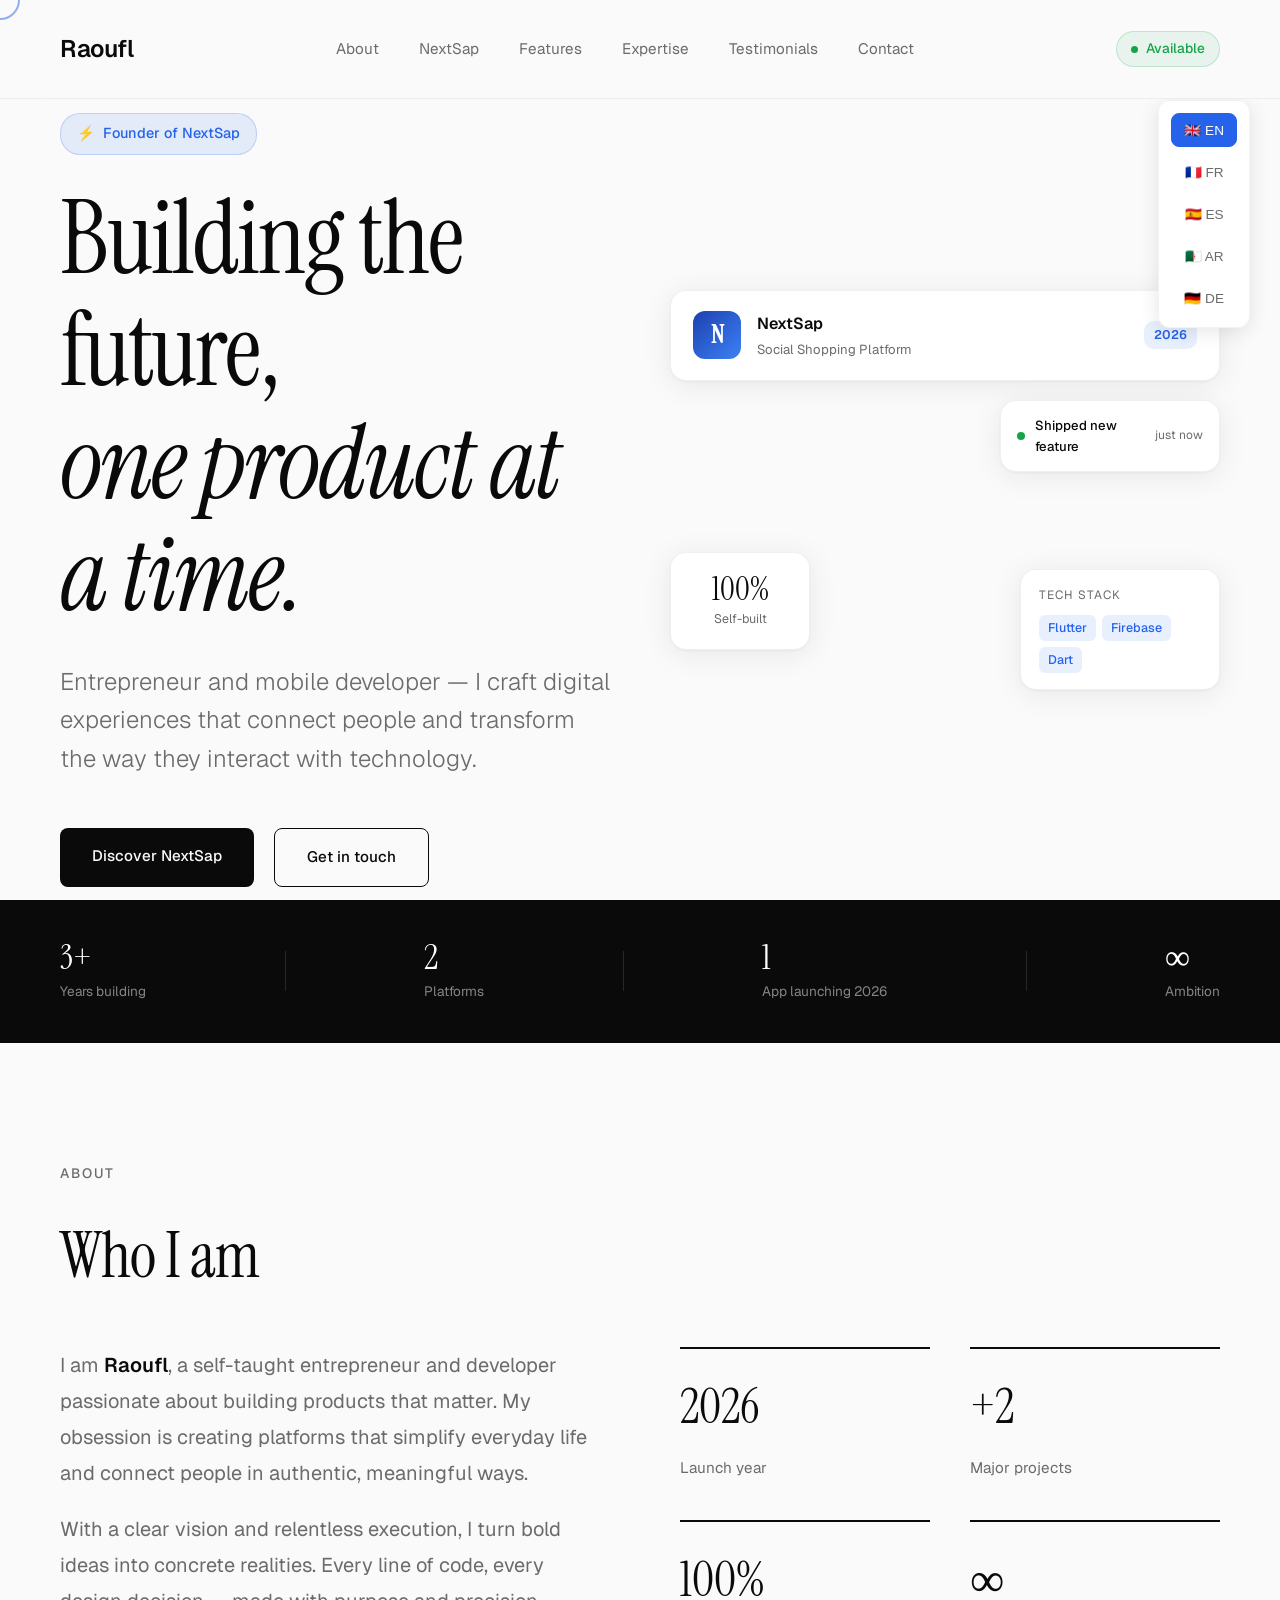
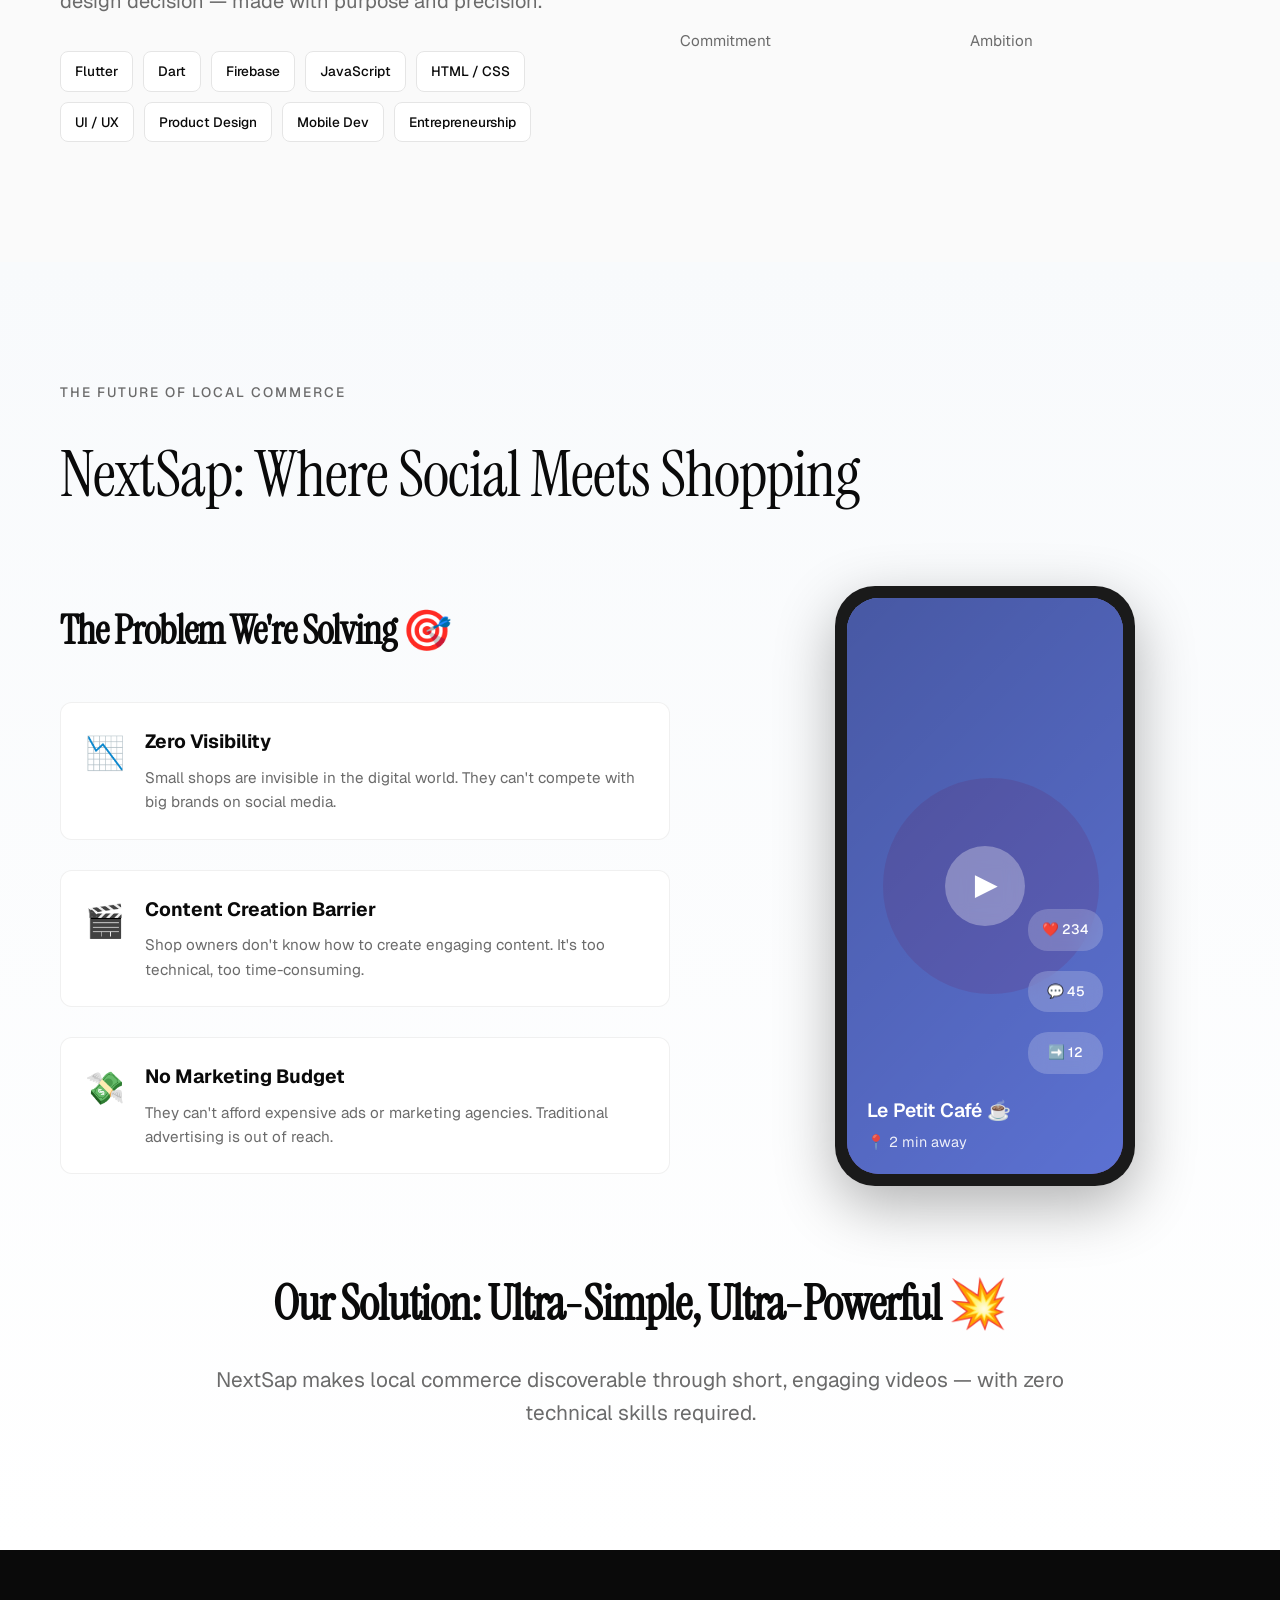
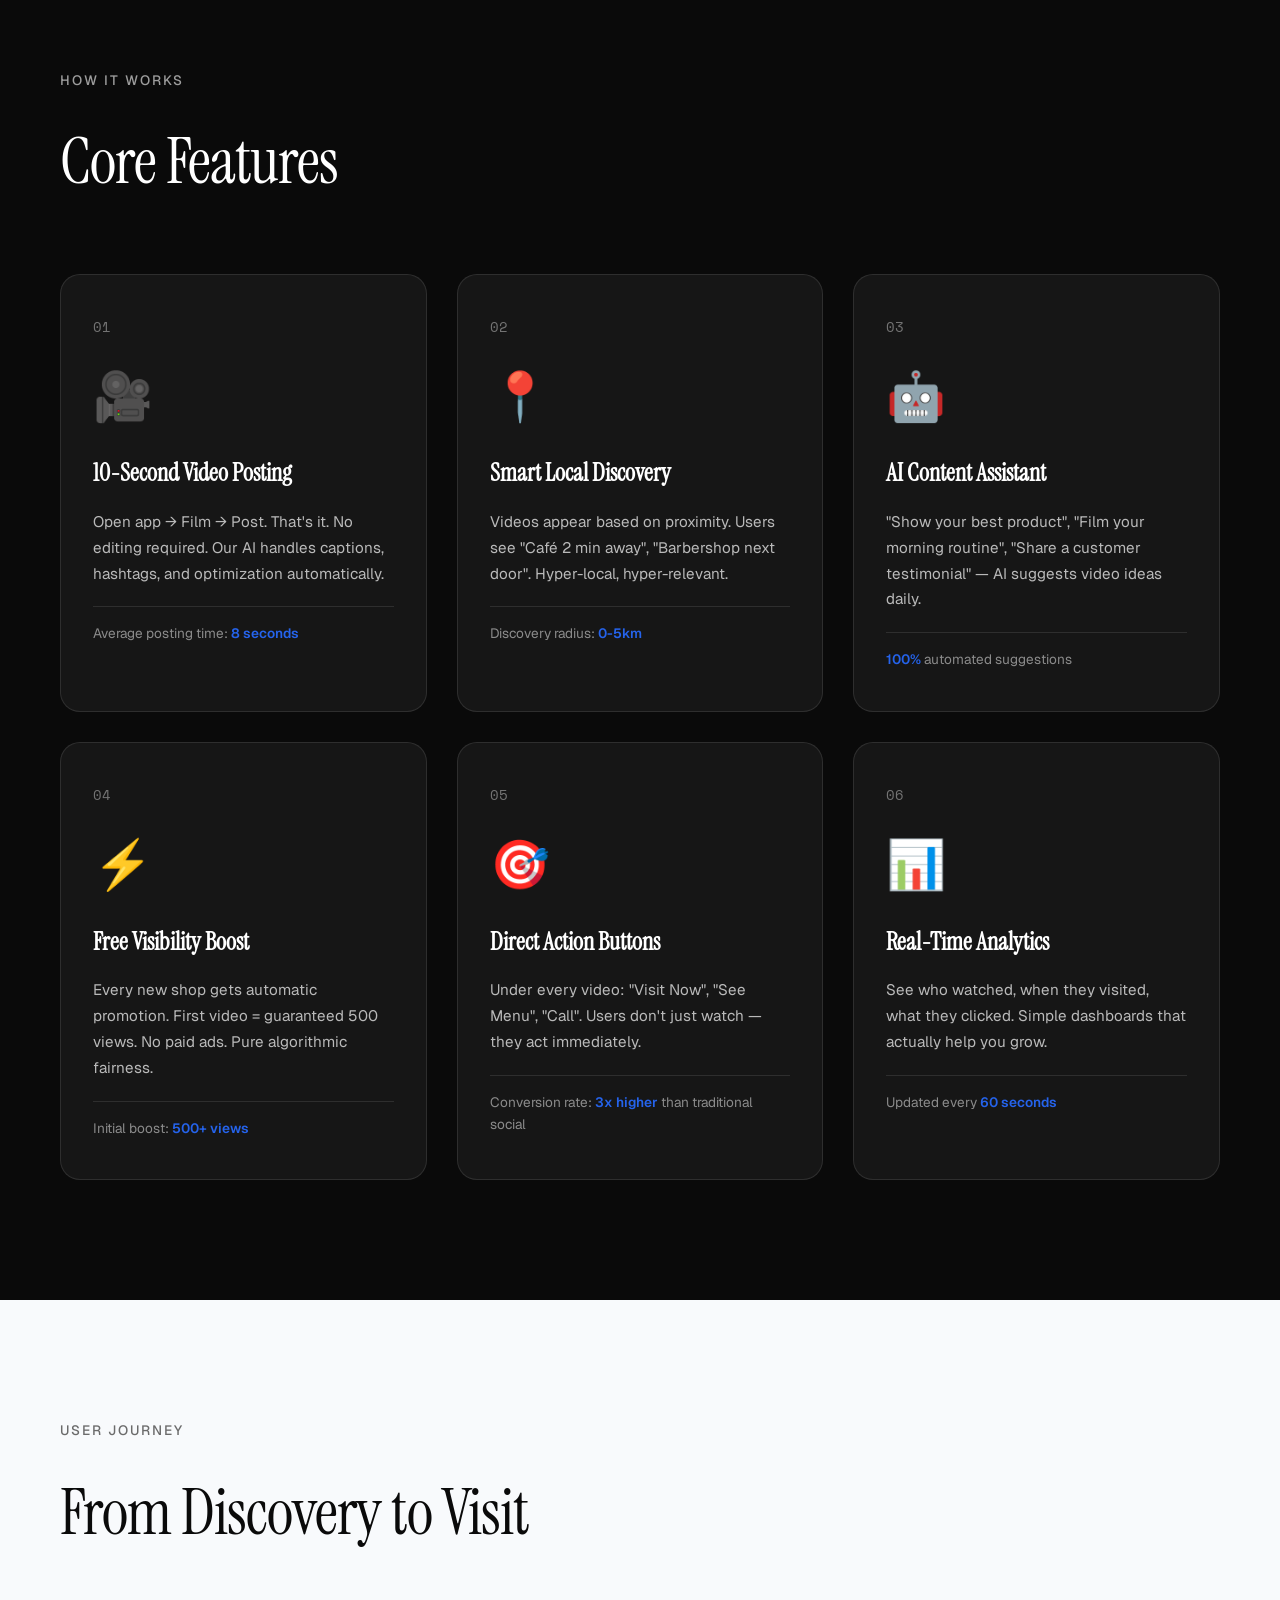
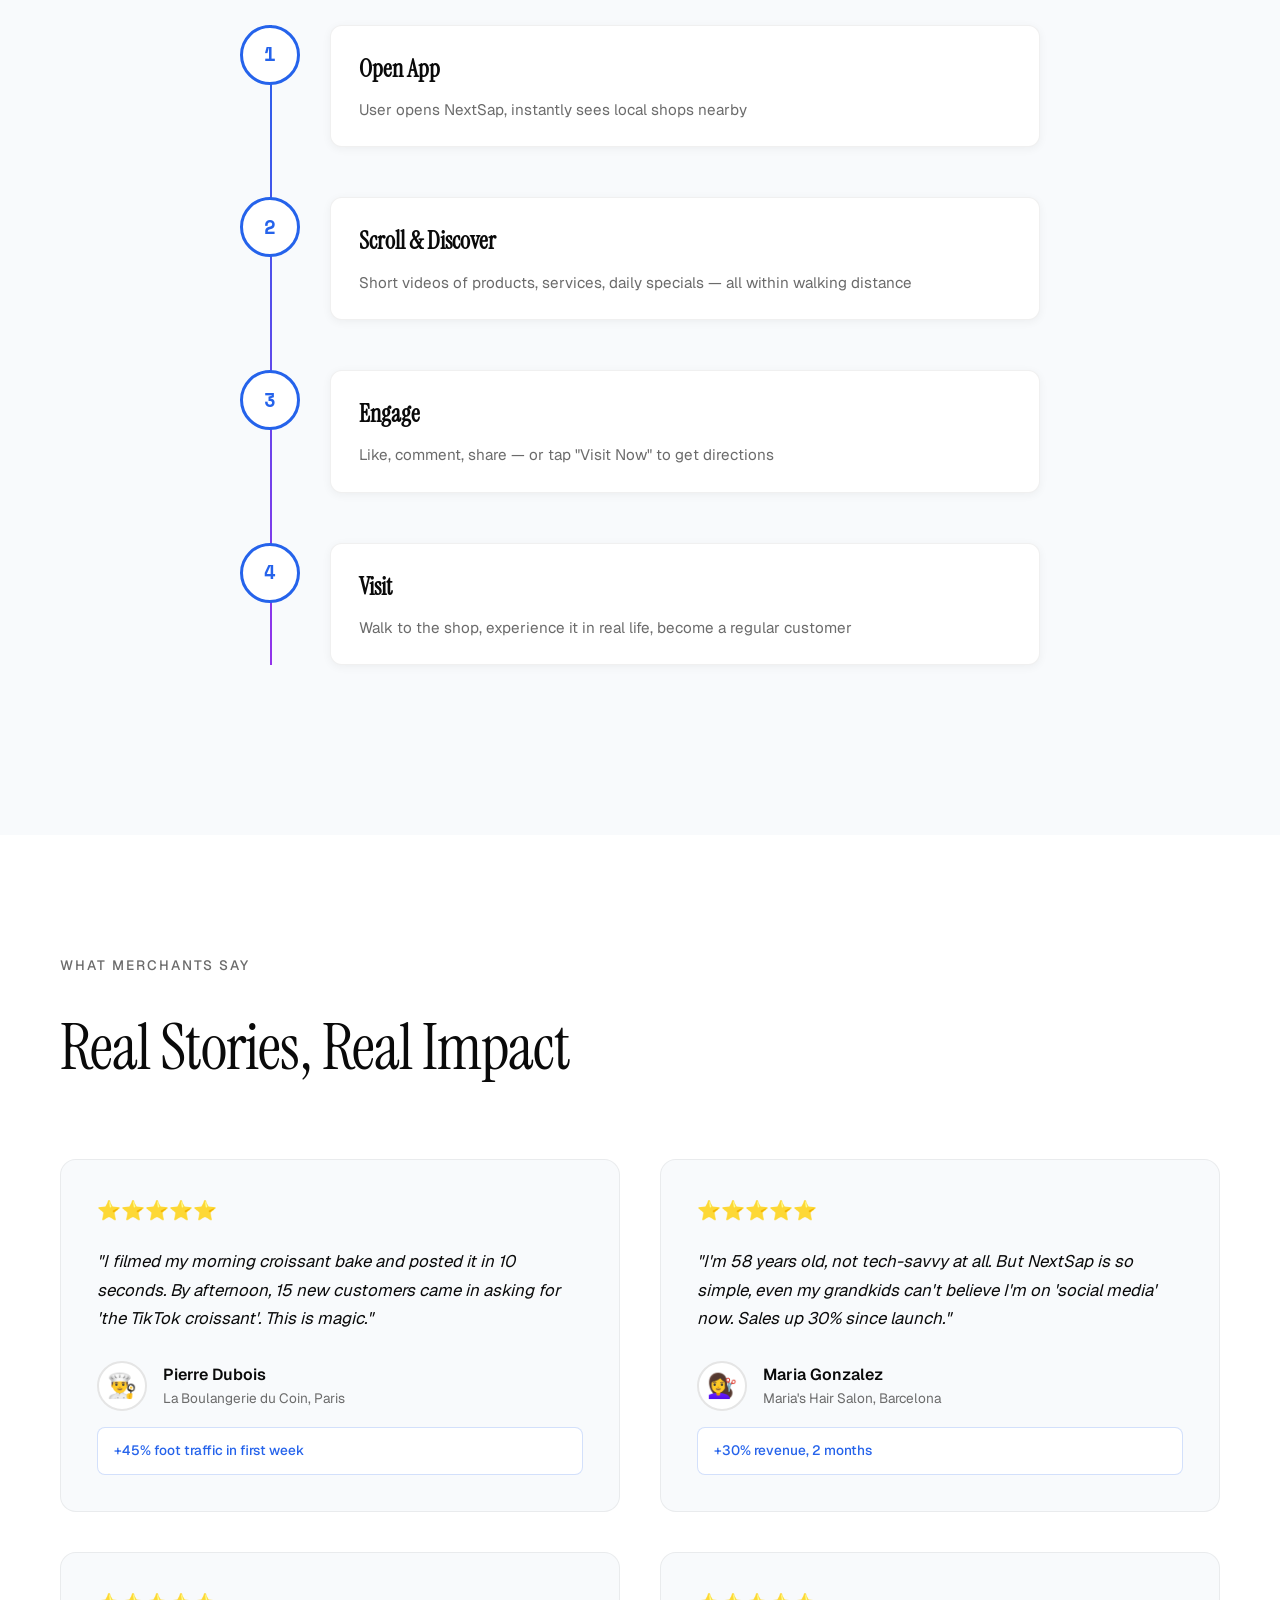
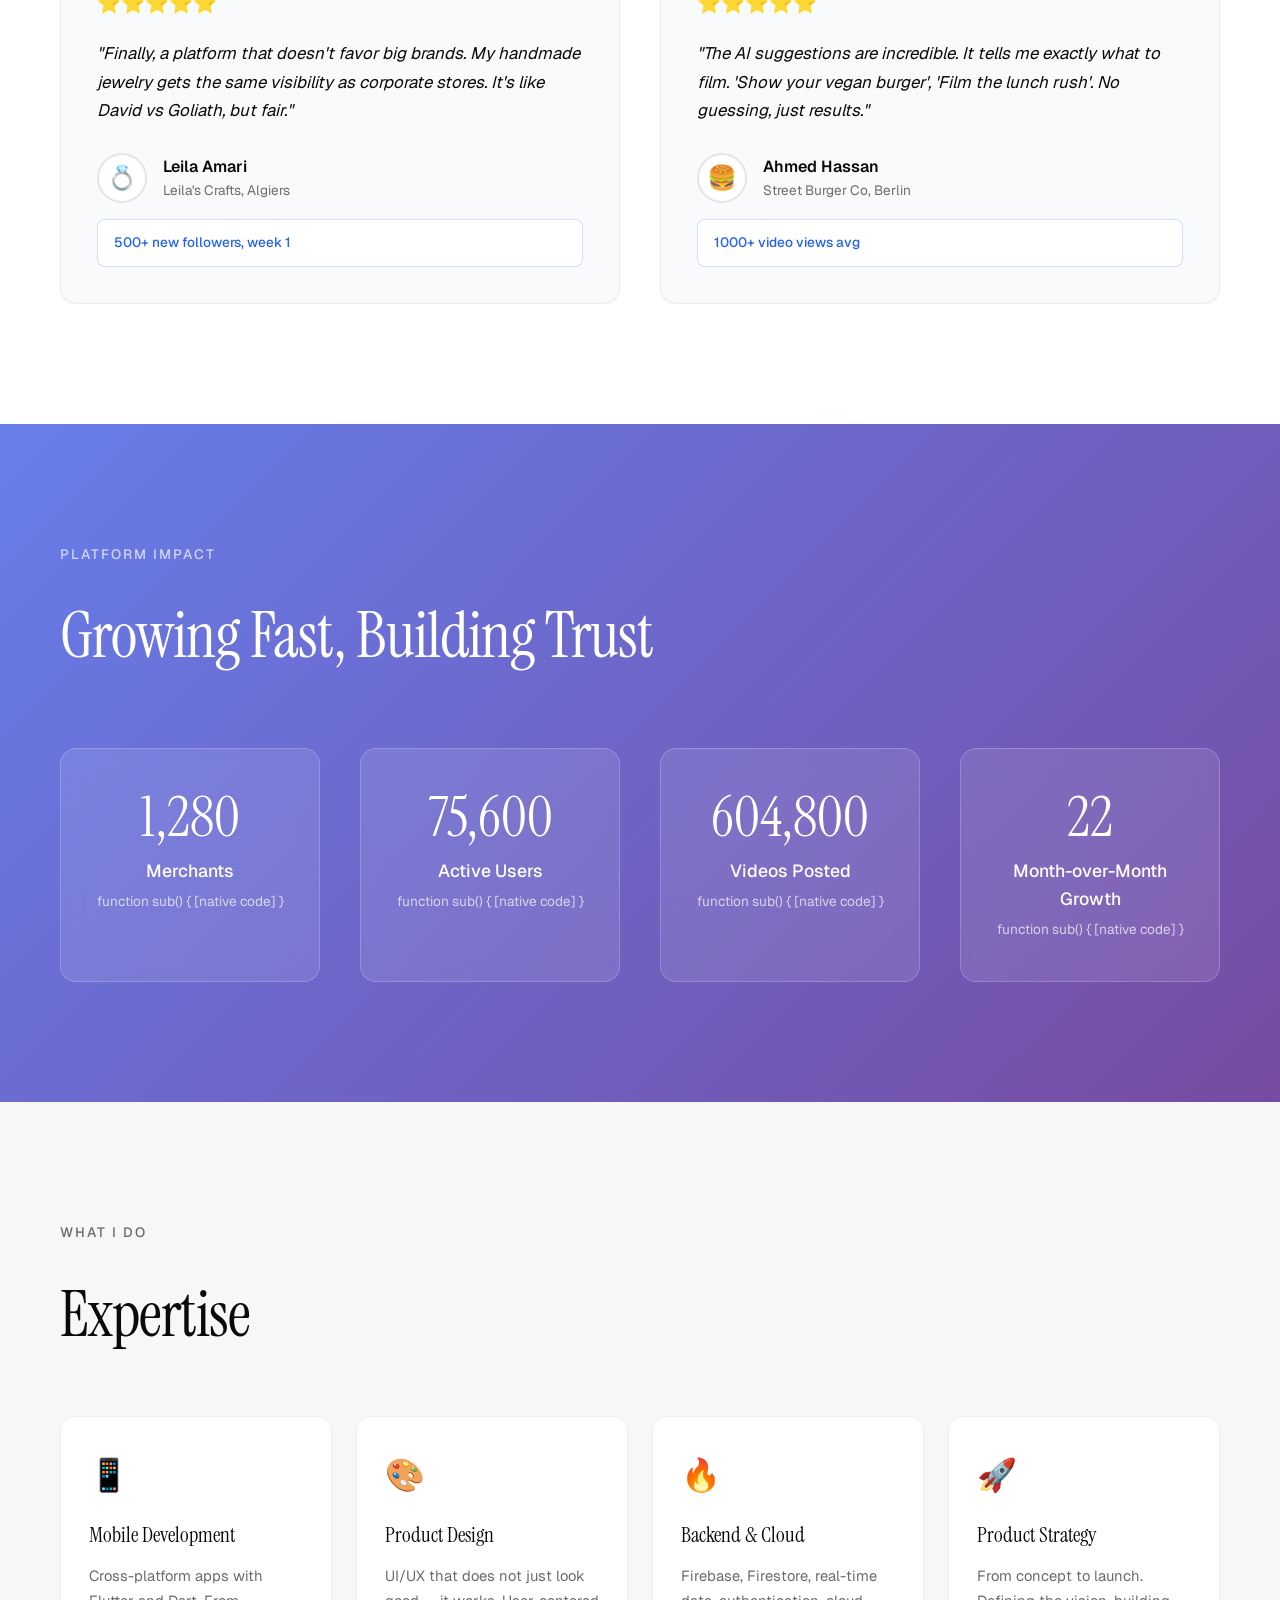
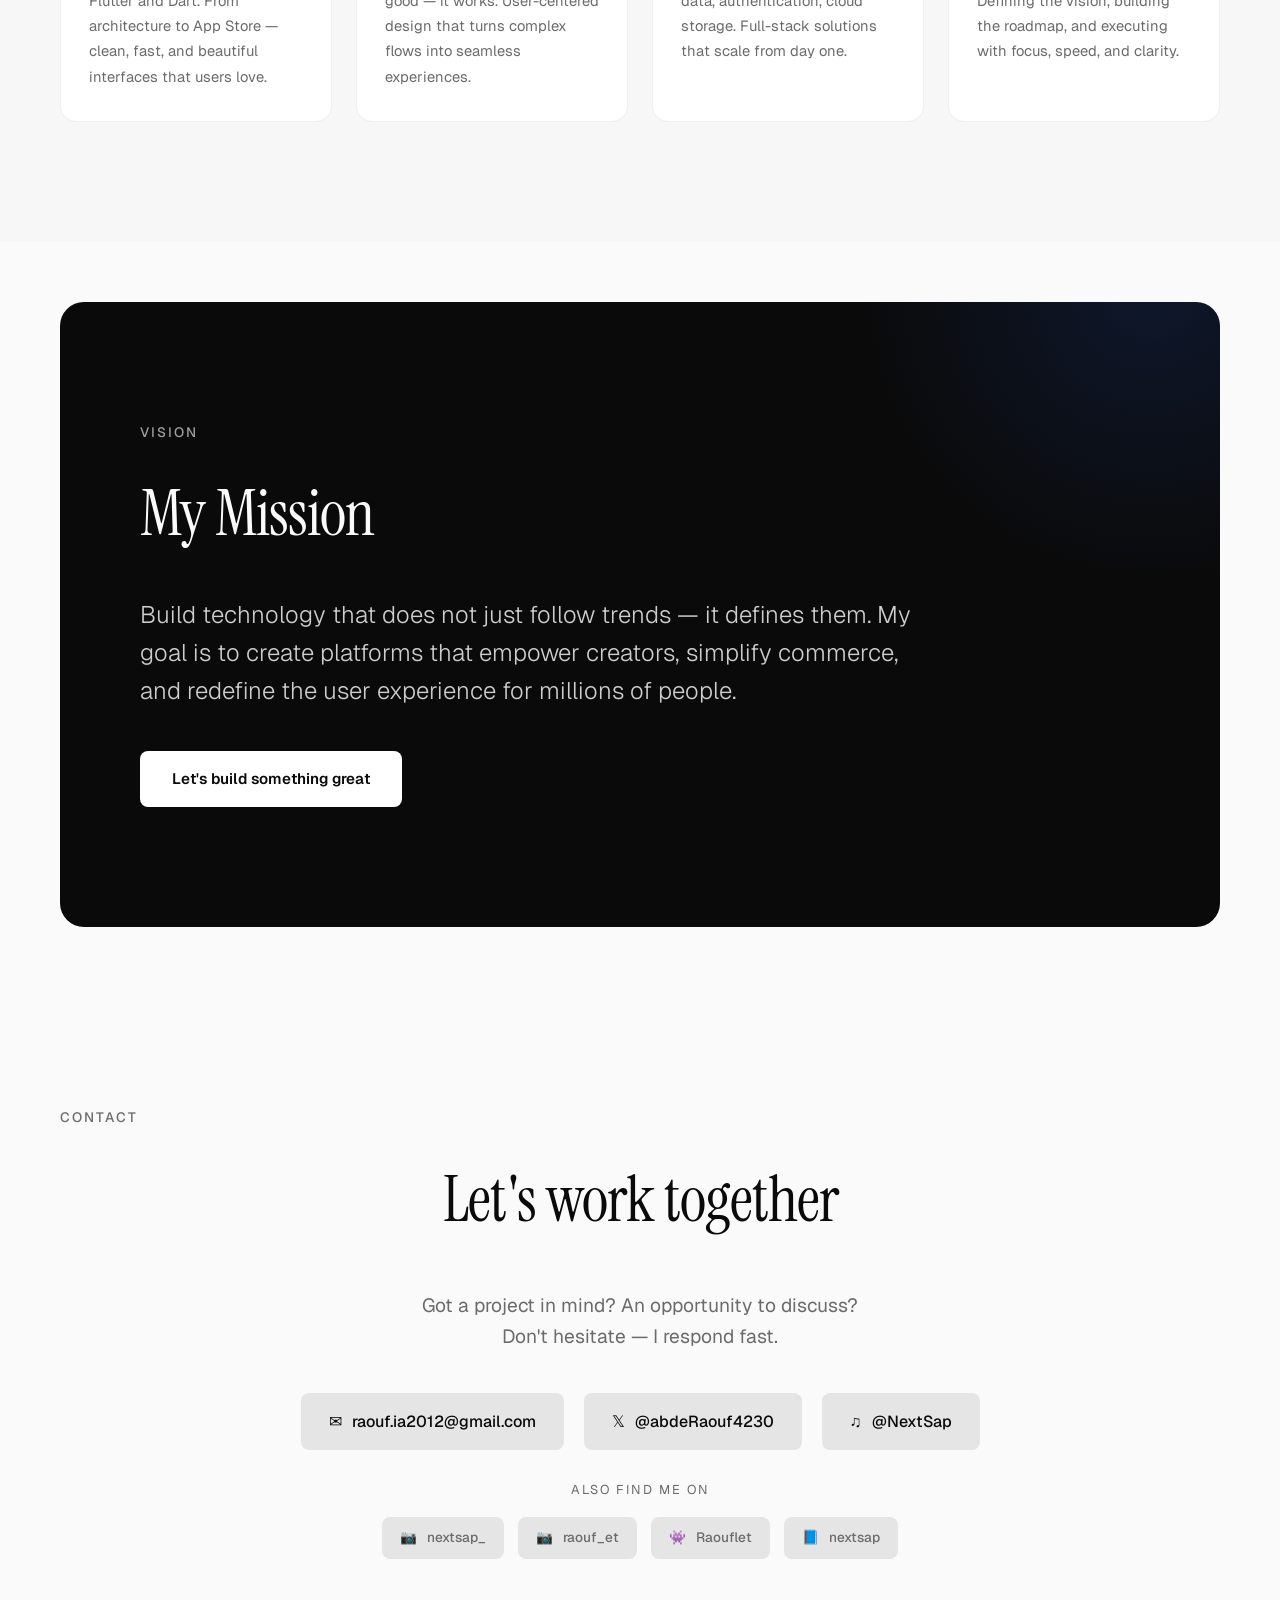
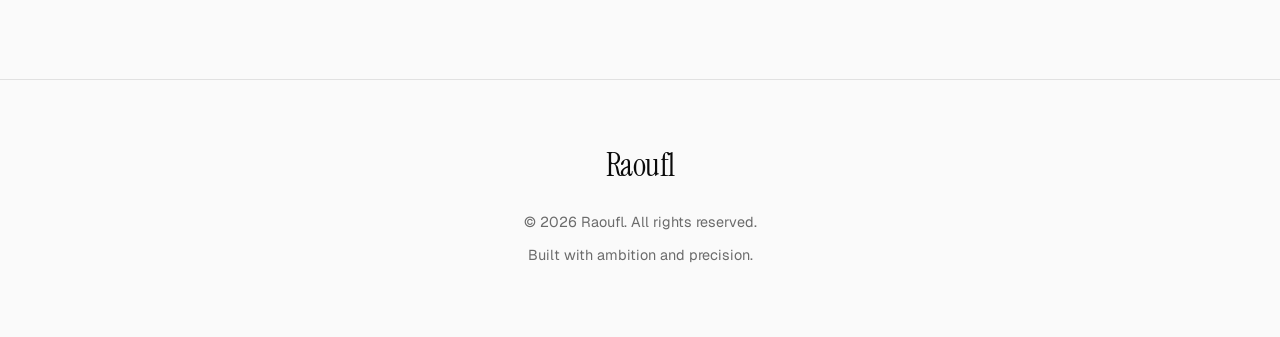
==== commit 5c982c4f: "Add files via upload" ====
--- a/index.html
+++ b/index.html
@@ -4,6 +4,23 @@
     <meta charset="UTF-8">
     <meta name="viewport" content="width=device-width, initial-scale=1.0">
     <title>Raoufl — Builder & Entrepreneur</title>
+    <meta name="description" content="Raoufl — Self-taught entrepreneur and mobile developer. Founder of NextSap, a social shopping platform connecting local businesses with their community.">
+    <meta name="keywords" content="Raoufl, NextSap, Flutter developer, mobile app, entrepreneur, social shopping">
+    <meta name="author" content="Raoufl">
+
+    <!-- Open Graph (for sharing on Facebook, LinkedIn, WhatsApp) -->
+    <meta property="og:title" content="Raoufl — Builder & Entrepreneur">
+    <meta property="og:description" content="Founder of NextSap. Building digital experiences that connect people and transform the way they interact with technology.">
+    <meta property="og:type" content="website">
+    <meta property="og:url" content="https://raoufia2012-ship-it.github.io/Raoufl/">
+    <meta property="og:image" content="https://raoufia2012-ship-it.github.io/Raoufl/preview.png">
+
+    <!-- Twitter Card (for sharing on X / Twitter) -->
+    <meta name="twitter:card" content="summary_large_image">
+    <meta name="twitter:site" content="@abdeRaouf4230">
+    <meta name="twitter:title" content="Raoufl — Builder & Entrepreneur">
+    <meta name="twitter:description" content="Founder of NextSap. Building digital experiences that connect people.">
+
     <link rel="preconnect" href="https://fonts.googleapis.com">
     <link rel="preconnect" href="https://fonts.gstatic.com" crossorigin>
     <link href="https://fonts.googleapis.com/css2?family=Instrument+Serif:ital@0;1&family=Geist:wght@300;400;500;600;700&family=Space+Mono:wght@400;700&display=swap" rel="stylesheet">
@@ -23,9 +40,9 @@
     </div>
 
     <!-- Navigation -->
-    <nav id="navbar">
+    <nav id="navbar" aria-label="Main navigation">
         <div class="logo">Raoufl</div>
-        <ul class="nav-links">
+        <ul class="nav-links" id="navLinks">
             <li><a href="#about" data-i18n="nav.about">About</a></li>
             <li><a href="#nextsap" data-i18n="nav.nextsap">NextSap</a></li>
             <li><a href="#features" data-i18n="nav.features">Features</a></li>
@@ -33,11 +50,19 @@
             <li><a href="#testimonials" data-i18n="nav.testimonials">Testimonials</a></li>
             <li><a href="#contact" data-i18n="nav.contact">Contact</a></li>
         </ul>
-        <div class="nav-available">
-            <span class="available-dot"></span>
-            <span data-i18n="nav.available">Available</span>
+        <div class="nav-right">
+            <div class="nav-available">
+                <span class="available-dot"></span>
+                <span data-i18n="nav.available">Available</span>
+            </div>
+            <button class="hamburger" id="hamburger" aria-label="Open menu" aria-expanded="false">
+                <span></span>
+                <span></span>
+                <span></span>
+            </button>
         </div>
     </nav>
+    <div class="mobile-overlay" id="mobileOverlay"></div>
 
     <!-- Hero -->
     <section class="hero">
--- a/style.css
+++ b/style.css
@@ -76,6 +76,61 @@
     background: var(--accent);
     color: white;
     border-color: var(--accent);
+}
+
+/* ──── Nav Right Group ──── */
+.nav-right {
+    display: flex;
+    align-items: center;
+    gap: 16px;
+}
+
+/* ──── Hamburger Button ──── */
+.hamburger {
+    display: none;
+    flex-direction: column;
+    gap: 5px;
+    background: none;
+    border: none;
+    cursor: pointer;
+    padding: 4px;
+    z-index: 1100;
+}
+
+.hamburger span {
+    display: block;
+    width: 24px;
+    height: 2px;
+    background: var(--black);
+    border-radius: 2px;
+    transition: all 0.3s ease;
+    transform-origin: center;
+}
+
+.hamburger.open span:nth-child(1) {
+    transform: translateY(7px) rotate(45deg);
+}
+.hamburger.open span:nth-child(2) {
+    opacity: 0;
+    transform: scaleX(0);
+}
+.hamburger.open span:nth-child(3) {
+    transform: translateY(-7px) rotate(-45deg);
+}
+
+/* ──── Mobile Overlay ──── */
+.mobile-overlay {
+    display: none;
+    position: fixed;
+    inset: 0;
+    background: rgba(0, 0, 0, 0.4);
+    z-index: 1050;
+    opacity: 0;
+    transition: opacity 0.3s ease;
+}
+
+.mobile-overlay.visible {
+    opacity: 1;
 }
 
 /* ──── Nav Available badge ──── */
@@ -1339,7 +1394,48 @@
         padding: 16px 20px;
     }
 
+    .hamburger {
+        display: flex;
+    }
+
+    .mobile-overlay {
+        display: block;
+    }
+
     .nav-links {
+        position: fixed;
+        top: 0;
+        right: -100%;
+        width: 75%;
+        max-width: 300px;
+        height: 100vh;
+        background: var(--white);
+        flex-direction: column;
+        gap: 0;
+        padding: 80px 0 40px;
+        z-index: 1099;
+        box-shadow: -4px 0 30px rgba(0,0,0,0.1);
+        transition: right 0.35s cubic-bezier(0.4, 0, 0.2, 1);
+        list-style: none;
+    }
+
+    .nav-links.open {
+        right: 0;
+    }
+
+    .nav-links li {
+        border-bottom: 1px solid var(--light-gray);
+    }
+
+    .nav-links a {
+        display: block;
+        padding: 18px 30px;
+        font-size: 1.1rem;
+        font-weight: 500;
+        color: var(--black);
+    }
+
+    .nav-links a::after {
         display: none;
     }
 
@@ -1418,4 +1514,4 @@
     .nextsap-section, .features-section, .timeline-section, .impact-section, .expertise-section {
         padding: 80px 24px !important;
     }
-}
+}
